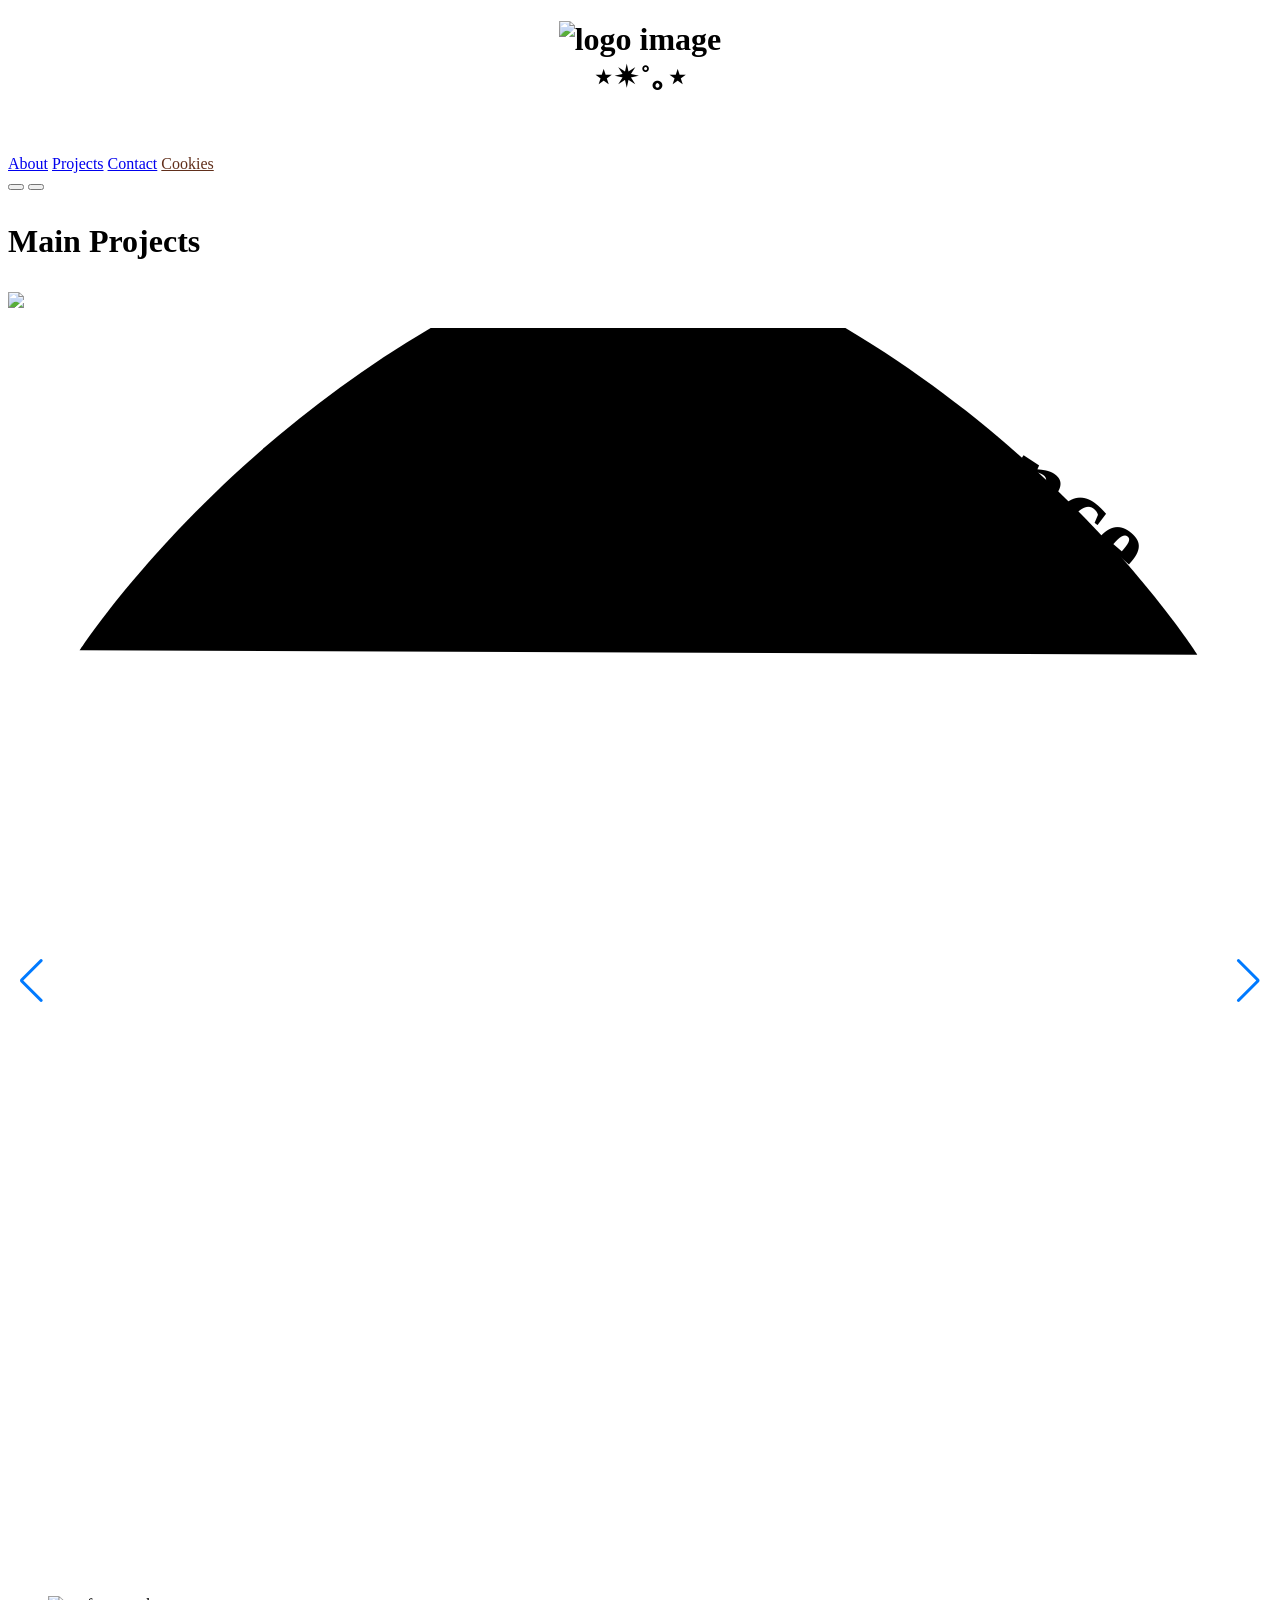
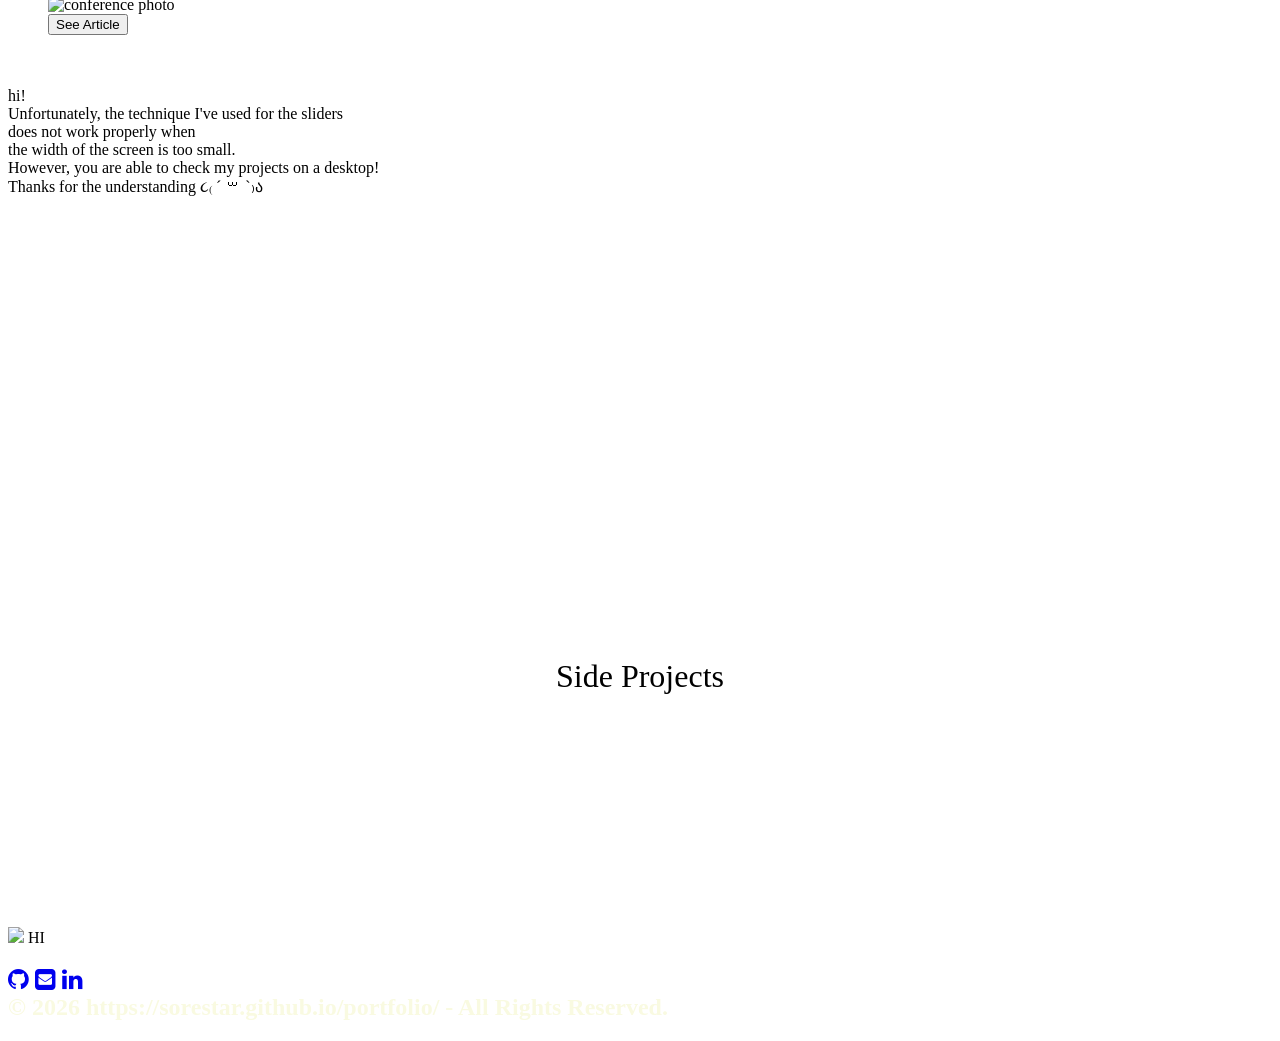
==== project.html @ 0c30e041 "checking website" ====
<!DOCTYPE html>
<html lang="en">

<head>
    <link rel="stylesheet" href="https://cdnjs.cloudflare.com/ajax/libs/font-awesome/4.7.0/css/font-awesome.min.css">
    <script src="https://ajax.googleapis.com/ajax/libs/jquery/3.7.1/jquery.min.js"></script>

    <link rel="stylesheet" href="projectstyle.css">
    <link rel="stylesheet" href="font.css">

    <link rel="icon" type="image/x-icon" href="images/favicon.png">

    <script type="text/javascript" src="projectscript.js" defer></script>

    <script type="text/javascript" src="finalscript.js"></script>
    <link rel="stylesheet" href="https://cdn.jsdelivr.net/npm/swiper@11/swiper-bundle.min.css" />
    <script src="https://cdn.jsdelivr.net/npm/swiper@11/swiper-bundle.min.js"></script>
    <title>Iris Bae</title>
    <meta charset="UTF-8" name="viewport" content="width=device-width, initial-scale=1">

</head>

<body>

    <div id="navbar" class="topnav">
        <h1 style="color:black; text-align:center; justify-content:center;">
            <img src="images/favicon.png" style="height:70px; width:70px; color:black;" alt="logo image">
            <br>
            ⋆✴︎˚｡⋆
            <br><br>
        </h1>
        <a class="active" href="index.html" id="about">About</a>
        <a href="project.html" id="project">Projects</a>
        <a href="#contactTab" id="contact">Contact</a>
        <a href="cookies.html" class="comment" id="comment" style="color:rgb(97, 47, 27);">Cookies</a>
    </div>

    <div id="start">

        <button type="button" id="engButton" alt="ENG"></button>
        <button type="button" id="korButton" alt="KOR"></button>

    </div>

    <div id="space">
    </div>
    <div class="container">
        <h1 style="font-family:'Dandan';">
            <span class="highlight-container"><span class="highlight">
                    <p id="mainProjects">Main Projects</p>
                </span>
            </span>
        </h1>
    </div>


    <img src="images/redStar.png" id="deco">
    <div class="card-container-wrap">
        <div class="card-container swiper">
            <div class="card-wrapper">
                <ul class="card-list swiper-wrapper">
                    <li class="card-item swiper-slide">
                        <a class="card-link">
                            <svg viewBox="0 28 400 400">
                                <path
                                    d="M10.0,130.0c4.0,-6.1,65.5,-96.8,177.8,-131.6c112.1,37.2,171.6,126.3,175.9,133.0" />
                                <text width="500">
                                    <textPath id="title-conference"
                                        style="z-index:3; font-size: 33px;font-family:'SamR'; font-weight:700; color:rgb(52, 9, 9);"
                                        xlink:href="#curve" startOffset="50%" text-anchor="middle">
                                        LightsUp Conference
                                    </textPath>
                                </text>
                            </svg>
                            <img src="images/lightsuplogo.png" alt="conference photo" class="card-image">

                            <form target="_blank"
                                action="https://www.purdueexponent.org/campus/events/lightsup-conference-educates-atendees-on-sustainability/article_934a939f-e50f-4dd4-a2ab-5b1631dfeaf5.html">
                                <button class="card-button" type="submit" id="see-article">See Article</button>
                            </form>
                        </a>
                    </li>

                    <li class="card-item swiper-slide">
                        <a class="card-link">
                            <svg viewBox="0 10 400 400">
                                <path id="curve"
                                    d="M0.0,181.5c0.5,1.0,66.0,-119.0,200.5,-132.5c137.0,11.5,193.5,131.0,196.5,140.0" />
                                <text width="500">
                                    <textPath id="title-java"
                                        style="font-family:'SamR'; font-weight:700; color:rgb(52, 9, 9);"
                                        xlink:href="#curve" startOffset="50%" text-anchor="middle">
                                        Cafeteria Application
                                    </textPath>
                                </text>
                            </svg>
                            <img src="images/catcafeteria.png" alt="java game image" class="card-image">
                            <form target="_blank" action="">
                                <button class="card-button" type="submit" id="more-here">More Here</button>
                            </form>
                        </a>

                    </li>
                    <li class="card-item swiper-slide">
                        <a class="card-link">
                            <svg viewBox="0 24 400 400">
                                <path
                                    d="M0.0,11.5c0.5,1.0,66.0,-119.0,200.5,-132.5c137.0,11.5,193.5,131.0,196.5,140.0" />
                                <text width="500">
                                    <textPath id="title-mask"
                                        style="font-size:37px; font-family:'SamR'; font-weight:700; color:rgb(52, 9, 9);"
                                        xlink:href="#curve" startOffset="50%" text-anchor="middle">
                                        Mask Making Store
                                    </textPath>
                                </text>
                            </svg>
                            <img src="images/masklogo.png" alt="Mask Making Game Photo" class="card-image">

                            <form target="_blank" action="https://sorestar.itch.io/mask-making-store">
                                <button class="card-button" type="submit" id="more-here">More Here</button>
                            </form>
                        </a>

                    </li>
                    <li class="card-item swiper-slide">
                        <a class="card-link">
                            <svg viewBox="0 22 400 400">
                                <path id="curve"
                                    d="M0.0,181.5c0.5,1.0,66.0,-119.0,200.5,-132.5c137.0,11.5,193.5,131.0,196.5,140.0" />
                                <text width="500">
                                    <textPath id="title-shadow"
                                        style="font-family:'SamR'; font-weight:700; color:rgb(52, 9, 9);"
                                        xlink:href="#curve" startOffset="50%" text-anchor="middle">
                                        Shadow Project
                                    </textPath>
                                </text>
                            </svg>
                            <img src="images/shadowcover.jpg" alt="Shadow Game Photo" class="card-image">
                            <form target="_blank" action="https://sorestar.itch.io/shadow">
                                <button class="card-button" type="submit" id="more-here">More Here</button>
                            </form>
                        </a>

                    </li>
                </ul>

                <div class="swiper-pagination"></div>
                <div class="swiper-button-prev"></div>
                <div class="swiper-button-next"></div>
            </div>

        </div>
    </div>


    <div class="dummy">

        <div class="announce">
            <br><br>hi!<br> Unfortunately, the technique I've used for the sliders<br> does not work properly when
            <br>the width of the screen is too small. <br>
            However, you are able to check my projects on a desktop!<br>
            Thanks for the understanding ૮₍ ´ ꒳ `₎ა
        </div>

    </div>
    <div
        style="justify-content:center;text-align:center;background-image:url('images/back.jpg'); background-size:cover;height:fit-content; width:70%;margin-left:auto;margin-right:auto;">

        <div
            style="justify-content:center;text-align:center;background:#f9fae191;z-index:10;height:100%; width:90%;margin-left:auto;margin-right:auto;">
            <div class="projectText">

            </div>

            <div class="projectText2" id="projectText2">

            </div>
        </div>
    </div>
    <div id="images" style = "background-image:url('images/back.jpg');width:600px;height:210px;margin-left:auto;margin-top:20px;margin-right:auto;background-size:cover;"></div>


    <div style="height:200px;"></div>
    <p style="font-family:'Dandan'; font-size:32px;text-align:center;" id="sideProjects">Side Projects</p>
    <div style="height:200px;"></div>
    <img src = "images/cookie2.png" class = "sideL">
    <a class = "sideR"> HI</a>




    <div id="contactTab">
        <h2 style="font-family:'Dandan'; color:#f9fae1;">
            <div id="line">
                <a href="https://github.com/sorestar"><i class="fa fa-github"></i></a>
                <a href="mailto:hyunjibae@gmail.com"><i class="fa fa-envelope-square "></i></a>
                <a href="https://linkedin.com/in/iris-bae"><i class="fa fa-linkedin"></i></a>
                <div id="copyright">
                    &copy; 2026 https://sorestar.github.io/portfolio/ - All Rights Reserved. </div>
            </div>
        </h2>
    </div>




</body>


</html>
---- font.css ----
@font-face {
    font-family: 'Peace';
    src: url('fonts/PyeongChangPeace-Light.ttf') format('truetype');
}
@font-face {
    font-family: 'PeaceBold';
    src: url('fonts/PyeongChangPeace-Bold.ttf') format('truetype');
}
@font-face {
    font-family: 'Dandan';
    src: url('fonts/OkDanDan-Bold.ttf');
}
@font-face {
    font-family: 'Nanum';
    src: url('fonts/NanumPen.ttf');
}
@font-face {
    font-family: 'YooBin';
    src:url('fonts/KyoboHandwriting2025lyb.ttf');
}
@font-face {
    font-family: 'Summer';
    src: url('fonts/HSBombaram3.0_Regular.ttf');
}
@font-face {
    font-family: 'InterClean';
    src: url('fonts/Inter-VariableFont_opsz\,wght.ttf');
}
@font-face{
    font-family: 'InterItalic';
    src: url('fonts/Inter-Italic-VariableFont_opsz\,wght.ttf');
}
@font-face {
    font-family: 'SamR';
    src: url('fonts/SamReg.ttf');
}
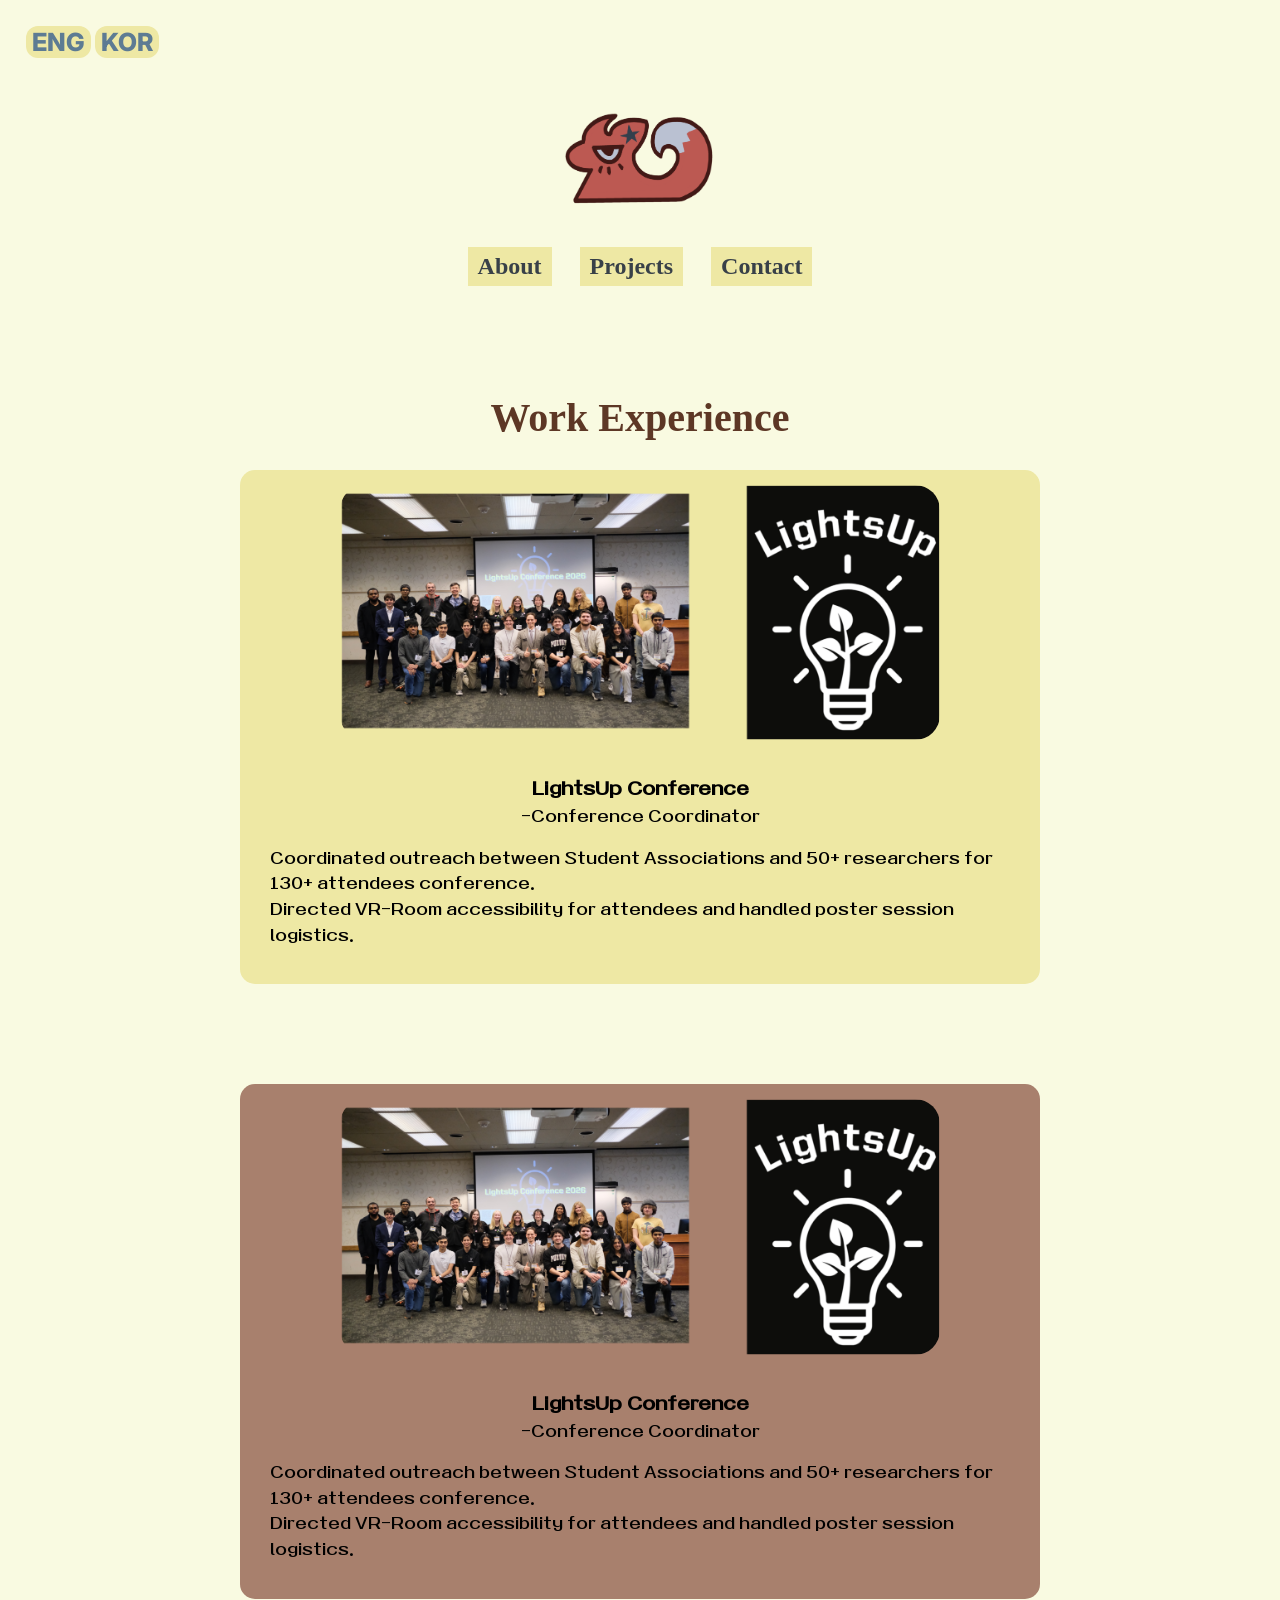
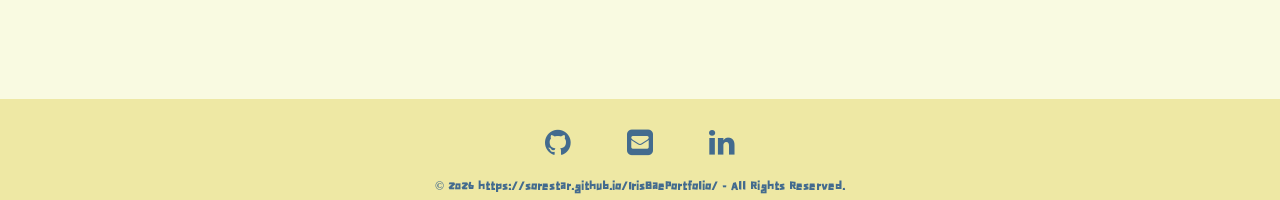
==== commit 78ff2979: "created projects tab, check mobile screen" ====
--- a/project.html
+++ b/project.html
@@ -3,208 +3,79 @@
 
 <head>
     <link rel="stylesheet" href="https://cdnjs.cloudflare.com/ajax/libs/font-awesome/4.7.0/css/font-awesome.min.css">
-    <script src="https://ajax.googleapis.com/ajax/libs/jquery/3.7.1/jquery.min.js"></script>
 
-    <link rel="stylesheet" href="projectstyle.css">
     <link rel="stylesheet" href="font.css">
+    <link rel="stylesheet" href="style.css">
 
     <link rel="icon" type="image/x-icon" href="images/favicon.png">
+    <script type="text/javascript" src="script.js" defer></script>
+    <script type="text/javascript" src="finalscript.js"></script>
+    <script type="text/javascript" src="resizewindow.js"></script>
 
-    <script type="text/javascript" src="projectscript.js" defer></script>
-
-    <script type="text/javascript" src="finalscript.js"></script>
-    <link rel="stylesheet" href="https://cdn.jsdelivr.net/npm/swiper@11/swiper-bundle.min.css" />
-    <script src="https://cdn.jsdelivr.net/npm/swiper@11/swiper-bundle.min.js"></script>
     <title>Iris Bae</title>
     <meta charset="UTF-8" name="viewport" content="width=device-width, initial-scale=1">
-
 </head>
 
+
 <body>
+    <div id="start">
+        <button type="button" id="engButton" alt="ENG"
+            style="background-color:#eee8a4; border-radius:12px;">ENG</button>
+        <button type="button" id="korButton" alt="KOR"
+            style="background-color:#eee8a4; border-radius:12px;">KOR</button>
 
+    </div>
+    <h1 style="text-align:center;">
+        <br>
+        <img src="images/logo.png" style="height:150px; width:150px; background-color:#f9fae1; margin-top:-50px;"
+            alt="logo image">
+
+    </h1>
     <div id="navbar" class="topnav">
-        <h1 style="color:black; text-align:center; justify-content:center;">
-            <img src="images/favicon.png" style="height:70px; width:70px; color:black;" alt="logo image">
-            <br>
-            ⋆✴︎˚｡⋆
-            <br><br>
-        </h1>
+
         <a class="active" href="index.html" id="about">About</a>
         <a href="project.html" id="project">Projects</a>
         <a href="#contactTab" id="contact">Contact</a>
-        <a href="cookies.html" class="comment" id="comment" style="color:rgb(97, 47, 27);">Cookies</a>
     </div>
 
-    <div id="start">
+    <div style = "text-align:center; align-items:center;margin-top:100px;">
+    <a style = "font-family: 'Inter'; font-size:40px; 
+    font-weight:600;color:#5d3725; position:relative;">Work Experience</a>
+   </div>
+    <div id="initial">
+        
+    </div>
+    
 
-        <button type="button" id="engButton" alt="ENG"></button>
-        <button type="button" id="korButton" alt="KOR"></button>
-
+     <div class = "projectSection" style = "margin-top:-430px; background-color:#eee8a4;">
+        <img src = "images/conference.png" id = "imaging">
+            <br><br>
+        <a style = " font-size:18px; font-weight:700;text-align:center;">LightsUp Conference<br></a>
+        <a style = "text-align:center;">-Conference Coordinator</a><br>
+        <p>Coordinated outreach between Student Associations and 50+ researchers for 130+ attendees conference.<br>
+        Directed VR-Room accessibility for attendees and handled poster session logistics.</p>
+        
     </div>
-
-    <div id="space">
+    <div class = "projectSection" style = " background-color:#a8806d;">
+        <img src = "images/conference.png" id = "imaging">
+            <br><br>
+        <a style = " font-size:18px; font-weight:700;text-align:center;">LightsUp Conference<br></a>
+        <a style = "text-align:center;">-Conference Coordinator</a><br>
+        <p>Coordinated outreach between Student Associations and 50+ researchers for 130+ attendees conference.<br>
+        Directed VR-Room accessibility for attendees and handled poster session logistics.</p>
+        
     </div>
-    <div class="container">
-        <h1 style="font-family:'Dandan';">
-            <span class="highlight-container"><span class="highlight">
-                    <p id="mainProjects">Main Projects</p>
-                </span>
-            </span>
-        </h1>
-    </div>
-
-
-    <img src="images/redStar.png" id="deco">
-    <div class="card-container-wrap">
-        <div class="card-container swiper">
-            <div class="card-wrapper">
-                <ul class="card-list swiper-wrapper">
-                    <li class="card-item swiper-slide">
-                        <a class="card-link">
-                            <svg viewBox="0 28 400 400">
-                                <path
-                                    d="M10.0,130.0c4.0,-6.1,65.5,-96.8,177.8,-131.6c112.1,37.2,171.6,126.3,175.9,133.0" />
-                                <text width="500">
-                                    <textPath id="title-conference"
-                                        style="z-index:3; font-size: 33px;font-family:'SamR'; font-weight:700; color:rgb(52, 9, 9);"
-                                        xlink:href="#curve" startOffset="50%" text-anchor="middle">
-                                        LightsUp Conference
-                                    </textPath>
-                                </text>
-                            </svg>
-                            <img src="images/lightsuplogo.png" alt="conference photo" class="card-image">
-
-                            <form target="_blank"
-                                action="https://www.purdueexponent.org/campus/events/lightsup-conference-educates-atendees-on-sustainability/article_934a939f-e50f-4dd4-a2ab-5b1631dfeaf5.html">
-                                <button class="card-button" type="submit" id="see-article">See Article</button>
-                            </form>
-                        </a>
-                    </li>
-
-                    <li class="card-item swiper-slide">
-                        <a class="card-link">
-                            <svg viewBox="0 10 400 400">
-                                <path id="curve"
-                                    d="M0.0,181.5c0.5,1.0,66.0,-119.0,200.5,-132.5c137.0,11.5,193.5,131.0,196.5,140.0" />
-                                <text width="500">
-                                    <textPath id="title-java"
-                                        style="font-family:'SamR'; font-weight:700; color:rgb(52, 9, 9);"
-                                        xlink:href="#curve" startOffset="50%" text-anchor="middle">
-                                        Cafeteria Application
-                                    </textPath>
-                                </text>
-                            </svg>
-                            <img src="images/catcafeteria.png" alt="java game image" class="card-image">
-                            <form target="_blank" action="">
-                                <button class="card-button" type="submit" id="more-here">More Here</button>
-                            </form>
-                        </a>
-
-                    </li>
-                    <li class="card-item swiper-slide">
-                        <a class="card-link">
-                            <svg viewBox="0 24 400 400">
-                                <path
-                                    d="M0.0,11.5c0.5,1.0,66.0,-119.0,200.5,-132.5c137.0,11.5,193.5,131.0,196.5,140.0" />
-                                <text width="500">
-                                    <textPath id="title-mask"
-                                        style="font-size:37px; font-family:'SamR'; font-weight:700; color:rgb(52, 9, 9);"
-                                        xlink:href="#curve" startOffset="50%" text-anchor="middle">
-                                        Mask Making Store
-                                    </textPath>
-                                </text>
-                            </svg>
-                            <img src="images/masklogo.png" alt="Mask Making Game Photo" class="card-image">
-
-                            <form target="_blank" action="https://sorestar.itch.io/mask-making-store">
-                                <button class="card-button" type="submit" id="more-here">More Here</button>
-                            </form>
-                        </a>
-
-                    </li>
-                    <li class="card-item swiper-slide">
-                        <a class="card-link">
-                            <svg viewBox="0 22 400 400">
-                                <path id="curve"
-                                    d="M0.0,181.5c0.5,1.0,66.0,-119.0,200.5,-132.5c137.0,11.5,193.5,131.0,196.5,140.0" />
-                                <text width="500">
-                                    <textPath id="title-shadow"
-                                        style="font-family:'SamR'; font-weight:700; color:rgb(52, 9, 9);"
-                                        xlink:href="#curve" startOffset="50%" text-anchor="middle">
-                                        Shadow Project
-                                    </textPath>
-                                </text>
-                            </svg>
-                            <img src="images/shadowcover.jpg" alt="Shadow Game Photo" class="card-image">
-                            <form target="_blank" action="https://sorestar.itch.io/shadow">
-                                <button class="card-button" type="submit" id="more-here">More Here</button>
-                            </form>
-                        </a>
-
-                    </li>
-                </ul>
-
-                <div class="swiper-pagination"></div>
-                <div class="swiper-button-prev"></div>
-                <div class="swiper-button-next"></div>
-            </div>
-
-        </div>
-    </div>
-
-
-    <div class="dummy">
-
-        <div class="announce">
-            <br><br>hi!<br> Unfortunately, the technique I've used for the sliders<br> does not work properly when
-            <br>the width of the screen is too small. <br>
-            However, you are able to check my projects on a desktop!<br>
-            Thanks for the understanding ૮₍ ´ ꒳ `₎ა
-        </div>
-
-    </div>
-    <div
-        style="justify-content:center;text-align:center;background-image:url('images/back.jpg'); background-size:cover;height:fit-content; width:70%;margin-left:auto;margin-right:auto;">
-
-        <div
-            style="justify-content:center;text-align:center;background:#f9fae191;z-index:10;height:100%; width:90%;margin-left:auto;margin-right:auto;">
-            <div class="projectText">
-
-            </div>
-
-            <div class="projectText2" id="projectText2">
-
-            </div>
-        </div>
-    </div>
-    <div id="images" style = "background-image:url('images/back.jpg');width:600px;height:210px;margin-left:auto;margin-top:20px;margin-right:auto;background-size:cover;"></div>
-
-
-    <div style="height:200px;"></div>
-    <p style="font-family:'Dandan'; font-size:32px;text-align:center;" id="sideProjects">Side Projects</p>
-    <div style="height:200px;"></div>
-    <img src = "images/cookie2.png" class = "sideL">
-    <a class = "sideR"> HI</a>
-
-
-
-
     <div id="contactTab">
-        <h2 style="font-family:'Dandan'; color:#f9fae1;">
+        <h2>
             <div id="line">
                 <a href="https://github.com/sorestar"><i class="fa fa-github"></i></a>
                 <a href="mailto:hyunjibae@gmail.com"><i class="fa fa-envelope-square "></i></a>
                 <a href="https://linkedin.com/in/iris-bae"><i class="fa fa-linkedin"></i></a>
-                <div id="copyright">
-                    &copy; 2026 https://sorestar.github.io/portfolio/ - All Rights Reserved. </div>
+                <div id="copyright" align="center">
+                    &copy; 2026 https://sorestar.github.io/IrisBaePortfolio/ - All Rights Reserved. </div>
             </div>
         </h2>
     </div>
 
 
-
-
-</body>
-
-
-</html>+</body>
--- a/font.css
+++ b/font.css
@@ -7,7 +7,7 @@
     src: url('fonts/PyeongChangPeace-Bold.ttf') format('truetype');
 }
 @font-face {
-    font-family: 'Dandan';
+    font-family: 'OK';
     src: url('fonts/OkDanDan-Bold.ttf');
 }
 @font-face {
--- a/style.css
+++ b/style.css
@@ -0,0 +1,411 @@
+html {
+    background-image: url('images/btm.png');
+    background-size: contain;
+    background-color: #f9fae1;
+    scroll-behavior: smooth;
+    width: 100vw;
+}
+
+.sq {
+    position: absolute;
+    width: 240px;
+    height: 360px;
+    cursor: grab;
+    display: flex;
+}
+
+.sq.selected {
+    border-color: #888;
+    box-shadow: 0 0 0 3px rgba(120, 120, 200, 0.25);
+    z-index: 10;
+}
+
+.sq:active {
+    cursor: grabbing;
+}
+
+.centerPart {
+
+    margin-top: 100px;
+    z-index: 0;
+    display: flex;
+    justify-content: center;
+    height: 100vh;
+    border: 1px solid #35385dcc;
+    width: 80%;
+    margin-right: 10%;
+    margin-left: 10%;
+    position: relative;
+}
+
+#start {
+    width: 80%;
+    height: fit-content;
+    margin-top:2%;
+    margin-left:2%;
+}
+
+#initial {
+
+    width: 100%;
+    height: 450px;
+}
+
+#imageTexts {
+    background-color:#a8806d;
+    width: 80%;
+    margin-left:10%;
+    padding-top:20px;
+    padding-left:10px;
+    border-radius:15px;
+    padding-right:10px;
+    align-items:center;
+    top: -380px;
+    position: relative;
+    padding-bottom:20px;
+}
+
+body {
+    font-family: 'Inter';
+    margin: 0;
+    padding: 0;
+
+    line-height: 1.6;
+    width: 100vw;
+    height: 100%;
+}
+
+#contactImageText {
+
+    line-height: 1.1;
+
+    text-align: center;
+    font-size: 20px;
+    background-color: #f9fae1;
+    width: 43vw;
+    height: fit-content;
+    position: absolute;
+    top: 1250px;
+    right: 70px;
+
+    border-radius: 25px;
+}
+.left {
+  margin-left: 10px;
+}
+.split a{
+    font-family:"Inter";
+    font-size:16px;
+}
+.split{
+    width:95vw;
+    margin-left:2.5vw;
+    height:500px;
+    background-color:#a8806d;
+    border-radius:45px;
+
+    overflow:hidden;
+}
+.right {
+    margin-top:-290px;
+    margin-left:350px;
+}
+#languageText {
+    position: relative;
+    top: -910px;
+    right: 70px;
+}
+
+
+#iconList {
+    left: 70px;
+    background-image: url('images/iconlist.png');
+    background-size: contain;
+    width: 330px;
+    top: 200px;
+    z-index: 4;
+    height: 100px;
+    background-repeat: no-repeat;
+    position: relative;
+}
+
+.highlight-container,
+.highlight {
+    position: relative;
+}
+
+.highlight-container {
+    display: inline-block;
+}
+
+.highlight-container:before {
+    content: " ";
+    display: block;
+    height: 20%;
+    width: 90%;
+    margin-left: -3px;
+    margin-right: -3px;
+    position: absolute;
+    background: #ffa200ad;
+    transform: rotate(0.2deg);
+    top: 2px;
+    left: -1px;
+    border-radius: 23% 28% 23% 27%;
+    padding: 10px 3px 3px 10px;
+}
+
+#contactImageText .a {
+    font-family: 'Dandan';
+}
+
+#copyright {
+    font-family: 'OK';
+    font-size: 12px;
+    padding-top:10px;
+    color: #436b8e;
+    overflow: hidden;
+}
+
+#contactTab {
+    width: 100%;
+    height: 100px;
+    padding-top:1px;
+    text-align: center;
+    justify-content: center;
+    background-color:#eee8a4;
+}
+
+#values {
+
+    top: 2300px;
+    font-family: 'Dandan';
+    position: absolute;
+    color: #f9fae1;
+    font-size: 50px;
+    left: 64vw;
+}
+
+#boundary {
+    overflow: hidden;
+    top: 2000px;
+    position: absolute;
+    width: 96%;
+    height: 1300px;
+    user-select: none;
+}
+
+.topnav {
+    text-align: center;
+    z-index: 100;
+    overflow: hidden;
+    margin-top:-20px;
+    font-size:24px;
+}
+
+.topnav a{
+    background-color:#eee8a4;
+    font-weight:600;
+    font-family: 'Inter';
+    color: #384048;
+    width:28px;
+    text-align: center;
+    padding: 60px;
+    margin-right:11px;
+    margin-left:11px;
+    padding-left:10px;
+    padding-right:10px;
+    text-decoration: none;
+}
+
+.topnav a:hover {
+
+    color: #4a7194;
+}
+#line a {
+
+    font-size: 30px;
+    padding: 25px;
+    color: #436b8e;
+
+}
+
+#line a:hover {
+    color: black;
+}
+
+#line a.active {
+    
+    color: black;
+}
+
+/* From Uiverse.io by WhiteNervosa */ 
+button {
+  cursor: pointer;
+  position: relative;
+  border: none;
+  background: none;
+  transition-timing-function: cubic-bezier(0.25, 0.8, 0.25, 1);
+  transition-duration: 400ms;
+  transition-property: color;
+}
+.projectSection{
+    font-family:'SamR';
+    width: 80%;
+    max-width:780px;
+    margin-left:auto;
+    margin-right:auto;
+    padding-left:10px;
+    border-radius:15px;
+    padding-top:15px;
+    padding-right:10px;
+    align-items:center;
+    text-align:center;
+    margin-bottom:100px;
+    position: relative;
+    padding-bottom:20px;
+
+}
+.projectSection p{
+    position:relative;
+    text-align:left;
+    margin-left:20px;
+}
+#imaging {
+    border-radius:25px;
+    width:80vw;
+    max-width:600px;
+}
+#engButton {
+  font-size: 25px;
+  color: #5d7b93;
+  font-family: 'InterClean';
+  font-weight: 800;
+
+}
+#korButton {
+  font-size: 25px;
+  color: #5d7b93;
+  font-family: 'InterClean';
+  font-weight: 800;
+}
+button:focus,
+button:hover {
+  color: #4f4f77;
+}
+
+button:focus:after,
+button:hover:after {
+  width: 100%;
+  left: 0%;
+}
+
+button:after {
+  content: "";
+  pointer-events: none;
+  bottom: -2px;
+  left: 50%;
+  position: absolute;
+  width: 0%;
+  height: 2px;
+  background-color: #4f4f77;
+  transition-timing-function: cubic-bezier(0.25, 0.8, 0.25, 1);
+  transition-duration: 400ms;
+  transition-property: width, left;
+}
+
+.animated-button {
+  position: relative;
+  display: flex;
+  align-items: center;
+  gap: 4px;
+  padding: 1px 32px;
+  border: 4px solid;
+  border-color: transparent;
+  font-size: 16px;
+  background-color:#eee8a4 ;
+  border-radius: 100px;
+  font-weight: 600;
+  width:110px;
+  color:#384048;
+  cursor: pointer;
+  overflow: hidden;
+  transition: all 0.6s cubic-bezier(0.23, 1, 0.32, 1);
+}
+ a:link {
+      text-decoration: none;
+}
+
+a:visited {
+      text-decoration: none;
+}
+
+a:hover {
+      text-decoration: none;
+}
+
+a:active {
+      text-decoration: none;
+}
+.animated-button svg {
+  position: absolute;
+  width: 24px;
+  fill: #384048;
+  z-index: 9;
+  transition: all 0.8s cubic-bezier(0.23, 1, 0.32, 1);
+}
+
+.animated-button .arr-1 {
+  right: 16px;
+}
+
+.animated-button .arr-2 {
+  left: -25%;
+}
+
+.animated-button .circle {
+  position: absolute;
+  top: 50%;
+  left: 50%;
+  transform: translate(-50%, -50%);
+  width: 20px;
+  height: 102px;
+  background-color:#f9fae1;
+  border-radius: 50%;
+  opacity: 0;
+  transition: all 0.8s cubic-bezier(0.23, 1, 0.32, 1);
+}
+
+.animated-button .text {
+  position: relative;
+  z-index: 1;
+  transform: translateX(-12px);
+  transition: all 0.8s cubic-bezier(0.23, 1, 0.32, 1);
+}
+
+.animated-button:hover {
+  box-shadow: 0 0 0 12px transparent;
+  color: #212121;
+  border-radius: 12px;
+}
+
+.animated-button:hover .arr-1 {
+  right: -25%;
+}
+
+.animated-button:hover .arr-2 {
+  left: 16px;
+}
+
+.animated-button:hover .text {
+  transform: translateX(12px);
+}
+
+.animated-button:hover svg {
+  fill: #1f387e;
+}
+
+.animated-button:hover .circle {
+  width: 220px;
+  height: 220px;
+  opacity: 1;
+}
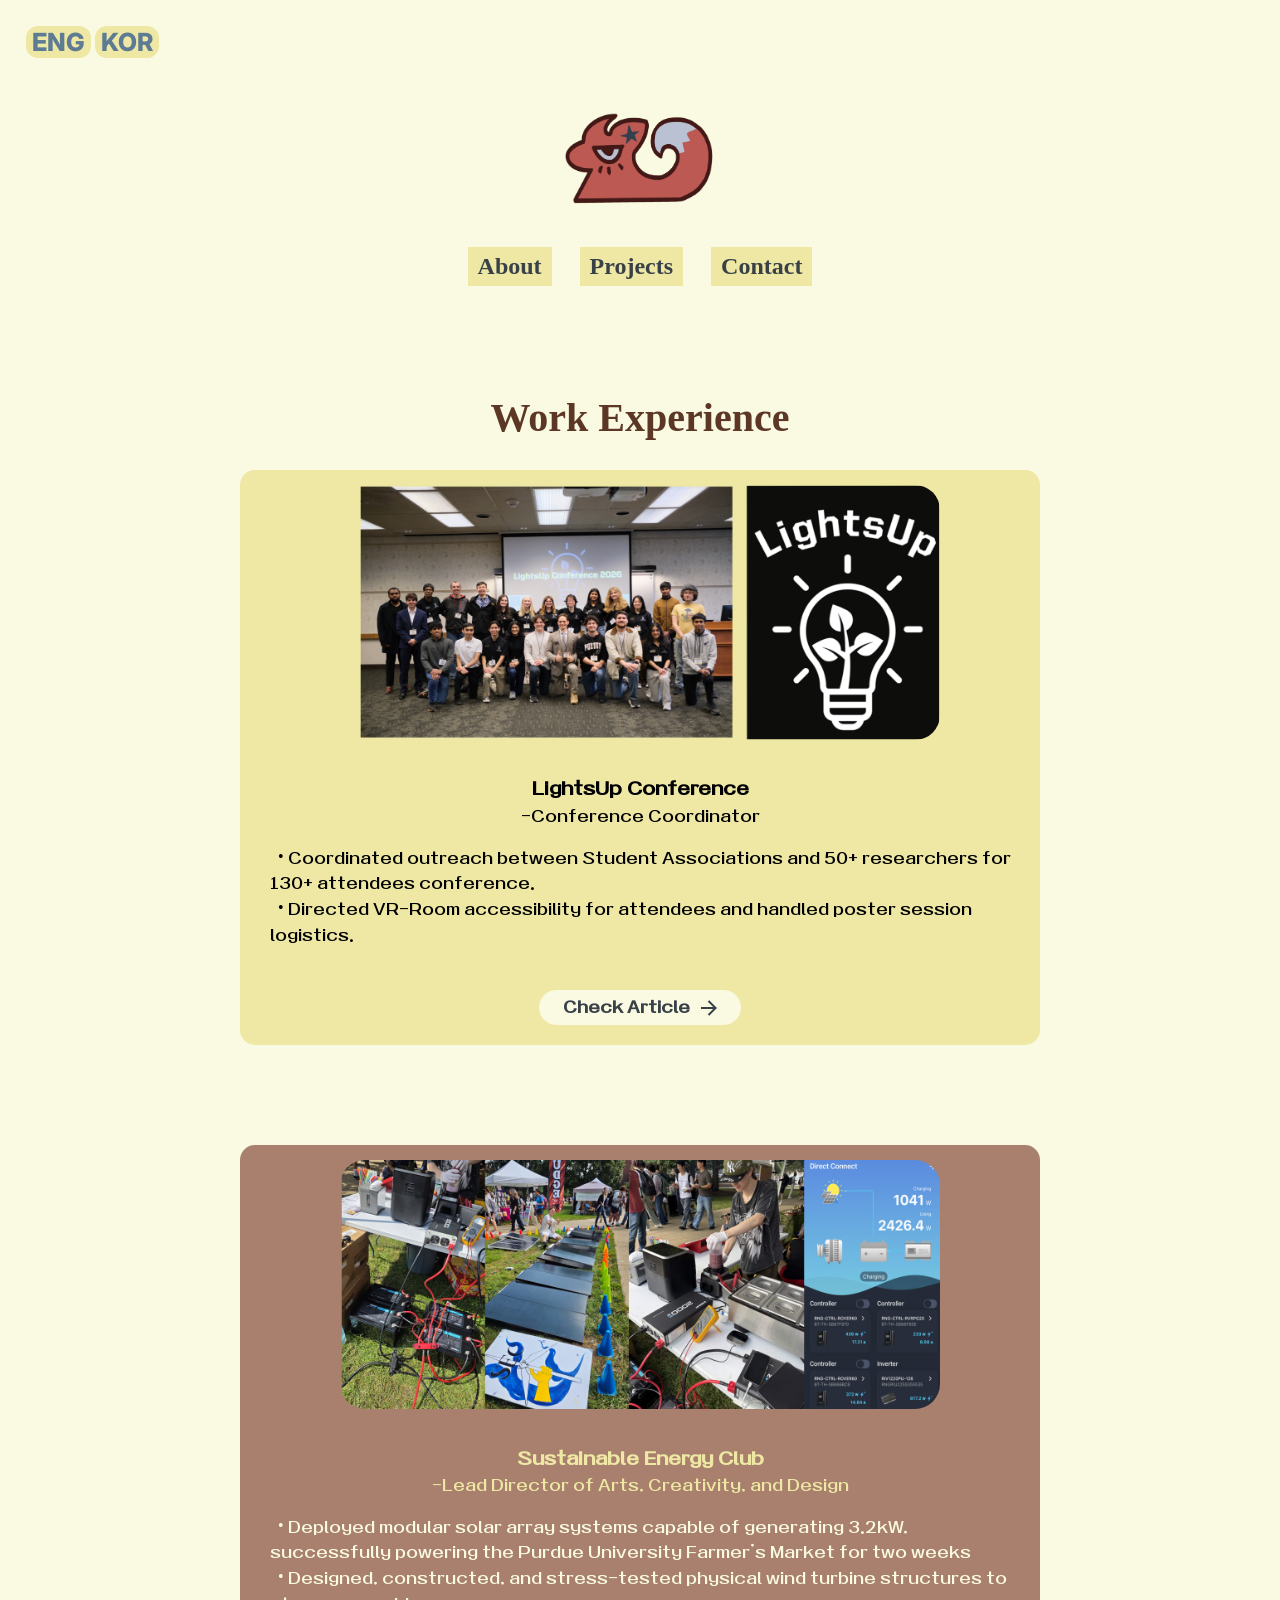
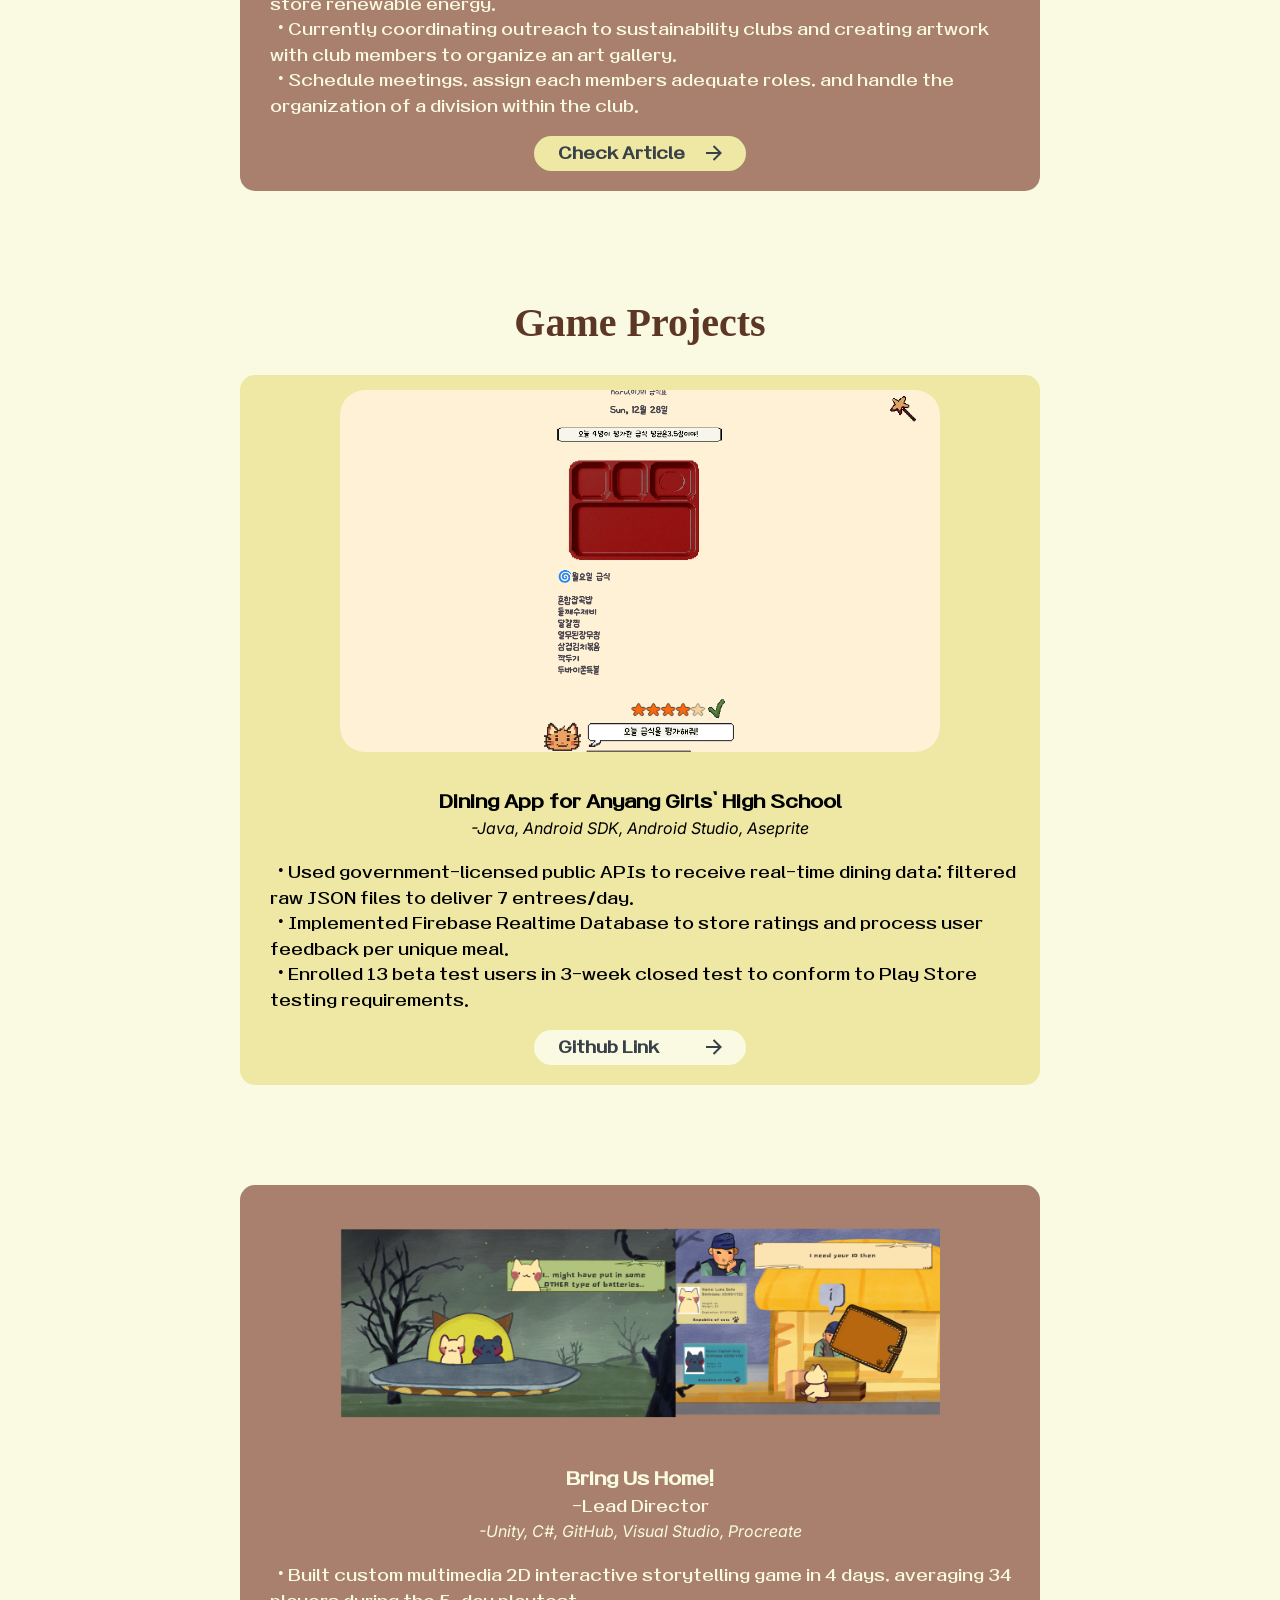
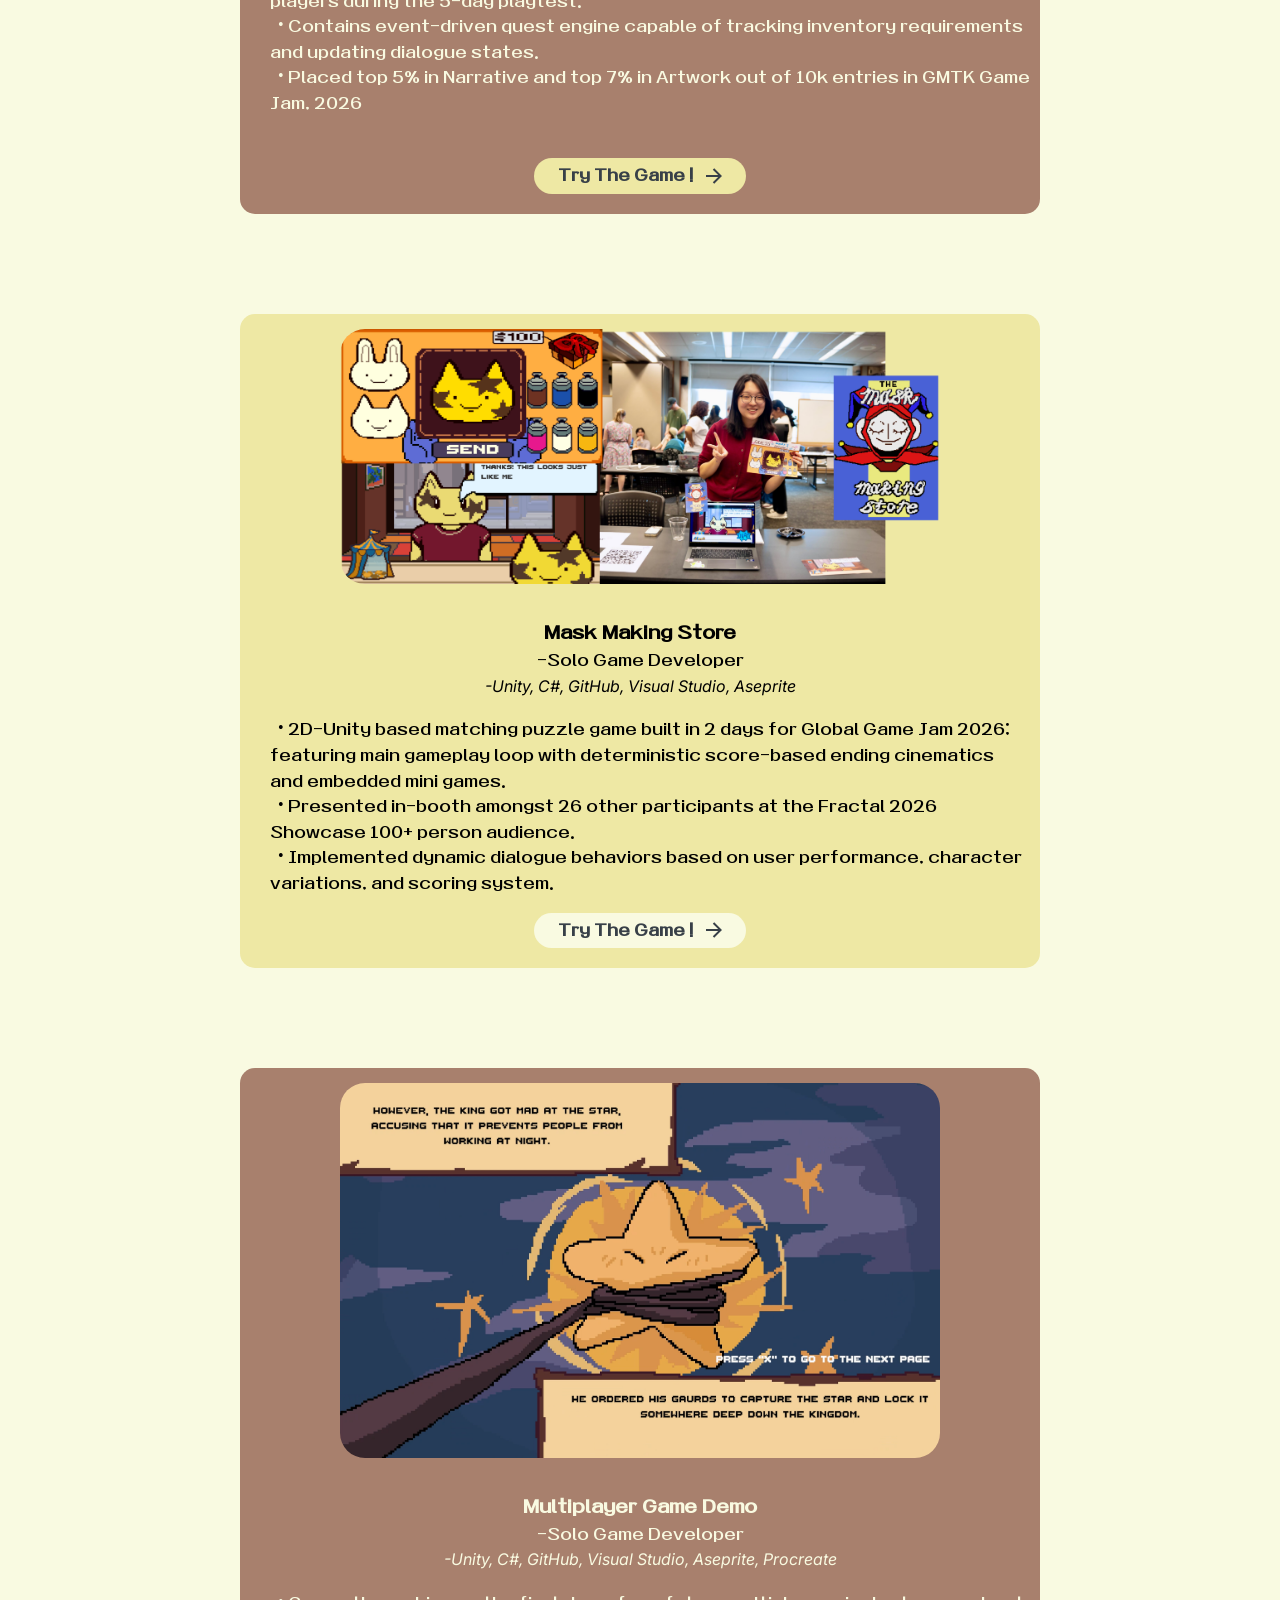
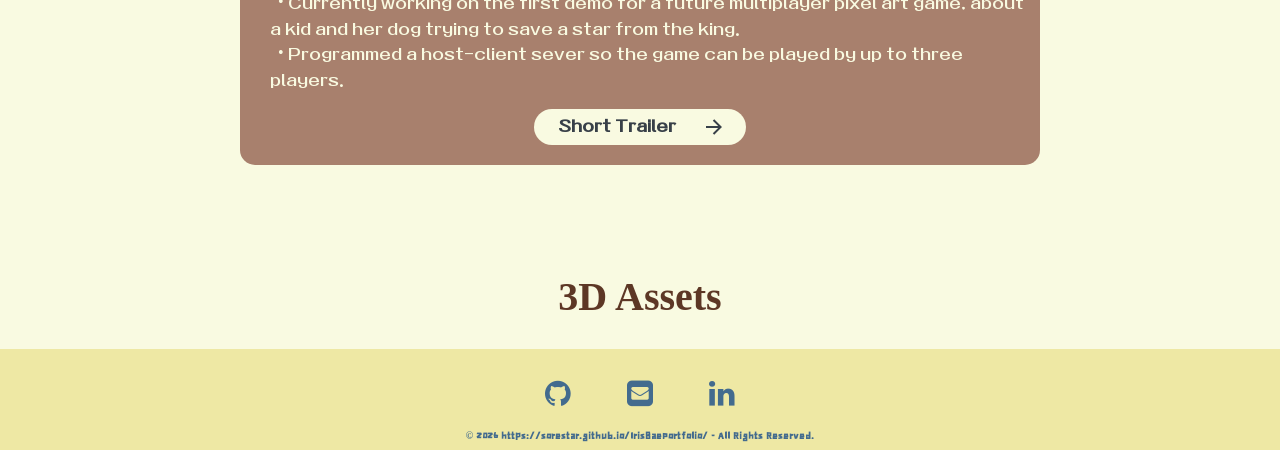
==== commit 17fd6a03: "check game projects visuals" ====
--- a/project.html
+++ b/project.html
@@ -38,33 +38,206 @@
         <a href="#contactTab" id="contact">Contact</a>
     </div>
 
-    <div style = "text-align:center; align-items:center;margin-top:100px;">
-    <a style = "font-family: 'Inter'; font-size:40px; 
+    <a id="worktab"></a>
+    <div style="text-align:center; align-items:center;margin-top:100px;">
+        <a style="font-family: 'Inter'; font-size:40px; 
     font-weight:600;color:#5d3725; position:relative;">Work Experience</a>
-   </div>
+    </div>
     <div id="initial">
+
+    </div>
+
+
+    <div class="projectSection" style="margin-top:-430px; background-color:#eee8a4;">
+        <img src="images/conference.png" id="imaging">
+        <br><br>
+        <a style=" font-size:18px; font-weight:700;text-align:center;">LightsUp Conference<br></a>
+        <a style="text-align:center;">-Conference Coordinator</a><br>
+        <p>&nbsp;&nbsp;• Coordinated outreach between Student Associations and 50+ researchers for 130+ attendees
+            conference.<br>
+            &nbsp;&nbsp;• Directed VR-Room accessibility for attendees and handled poster session logistics.</p>
+        <br>
+        <a href="https://www.purdueexponent.org/campus/events/lightsup-conference-educates-atendees-on-sustainability/article_934a939f-e50f-4dd4-a2ab-5b1631dfeaf5.html?"
+            target="_blank" class="animated-button"
+            style="width:130px;background-color:#f9fae1;margin-left:auto; margin-right:auto;">
+            <svg xmlns="http://www.w3.org/2000/svg" class="arr-2" viewBox="0 0 24 24">
+                <path
+                    d="M16.1716 10.9999L10.8076 5.63589L12.2218 4.22168L20 11.9999L12.2218 19.778L10.8076 18.3638L16.1716 12.9999H4V10.9999H16.1716Z">
+                </path>
+            </svg>
+            <span class="text"> Check Article</span>
+            <span class="circle"></span>
+            <svg xmlns="http://www.w3.org/2000/svg" class="arr-1" viewBox="0 0 24 24">
+                <path
+                    d="M16.1716 10.9999L10.8076 5.63589L12.2218 4.22168L20 11.9999L12.2218 19.778L10.8076 18.3638L16.1716 12.9999H4V10.9999H16.1716Z">
+                </path>
+            </svg>
+        </a>
+    </div>
+    <div class="projectSection" style=" background-color:#a8806d;">
+        <img src="images/sec.png" id="imaging">
+        <br><br>
+        <a style=" font-size:18px; font-weight:700;text-align:center; color:#eee8a4">Sustainable Energy Club<br></a>
+        <a style="text-align:center;color:#eee8a4">-Lead Director of Arts, Creativity, and Design</a><br>
+        <p style="color:#f9fae1"> &nbsp;&nbsp;• Deployed modular solar array systems capable of generating 3.2kW,
+            successfully powering the Purdue University
+            Farmer’s Market for two weeks<br>
+            &nbsp;&nbsp;• Designed, constructed, and stress-tested physical wind turbine structures to store renewable
+            energy.<br>
+            &nbsp;&nbsp;• Currently coordinating outreach to sustainability clubs and creating artwork with club members
+            to organize an art gallery.<br>
+            &nbsp;&nbsp;• Schedule meetings, assign each members adequate roles, and handle the organization of a
+            division within the club.</p>
+        <a href="https://www.purdueexponent.org/campus/purdue-sec-brings-clean-energy-to-campus/article_409bdcac-f4f5-4166-9373-47eaf9e3190d.html"
+            target="_blank" class="animated-button" style="margin-left:auto; margin-right:auto;width:140px;">
+            <svg xmlns="http://www.w3.org/2000/svg" class="arr-2" viewBox="0 0 24 24">
+                <path
+                    d="M16.1716 10.9999L10.8076 5.63589L12.2218 4.22168L20 11.9999L12.2218 19.778L10.8076 18.3638L16.1716 12.9999H4V10.9999H16.1716Z">
+                </path>
+            </svg>
+            <span class="text"> Check Article</span>
+            <span class="circle"></span>
+            <svg xmlns="http://www.w3.org/2000/svg" class="arr-1" viewBox="0 0 24 24">
+                <path
+                    d="M16.1716 10.9999L10.8076 5.63589L12.2218 4.22168L20 11.9999L12.2218 19.778L10.8076 18.3638L16.1716 12.9999H4V10.9999H16.1716Z">
+                </path>
+            </svg>
+        </a>
+    </div>
+
+    <a id="gameTab"></a>
+    <div style="text-align:center; align-items:center;margin-bottom:20px;">
+        <a style="font-family: 'Inter'; font-size:40px; 
+    font-weight:600;color:#5d3725; position:relative;">Game Projects</a>
+    </div>
+    <div class="projectSection" style=" background-color:#eee8a4;">
+        <img src="images/Screenshot 2025-12-28 214241.png" id="imaging">
+        <br><br>
+        <a style=" font-size:18px; font-weight:700;text-align:center;">Dining App for Anyang Girls' High
+            School<br></a>
+        <a style="text-align:center; font-family:'InterItalic';">-Java, Android SDK, Android Studio, Aseprite </a><br>
+        <p>
+            &nbsp;&nbsp;• Used government-licensed public APIs to receive real-time dining data; filtered raw JSON files
+            to deliver 7
+            entrees/day.<br>
+            &nbsp;&nbsp;• Implemented Firebase Realtime Database to store ratings and process user feedback per unique
+            meal.<br>
+            &nbsp;&nbsp;• Enrolled 13 beta test users in 3-week closed test to conform to Play Store testing
+            requirements.</p>
+        <a href="https://github.com/sorestar/DiningApplication" target="_blank" class="animated-button"
+            style="background-color:#f9fae1;margin-left:auto; margin-right:auto;width:140px;">
+            <svg xmlns="http://www.w3.org/2000/svg" class="arr-2" viewBox="0 0 24 24">
+                <path
+                    d="M16.1716 10.9999L10.8076 5.63589L12.2218 4.22168L20 11.9999L12.2218 19.778L10.8076 18.3638L16.1716 12.9999H4V10.9999H16.1716Z">
+                </path>
+            </svg>
+            <span class="text"> Github Link</span>
+            <span class="circle"></span>
+            <svg xmlns="http://www.w3.org/2000/svg" class="arr-1" viewBox="0 0 24 24">
+                <path
+                    d="M16.1716 10.9999L10.8076 5.63589L12.2218 4.22168L20 11.9999L12.2218 19.778L10.8076 18.3638L16.1716 12.9999H4V10.9999H16.1716Z">
+                </path>
+            </svg>
+        </a>
+    </div>
+
+    <div class="projectSection" style=" background-color:#a8806d;">
+        <img src="images/home.png" id="imaging">
+        <br>
+
+        </a>
+        <a style=" font-size:18px; font-weight:700;text-align:center;color:#f9fae1;">Bring Us Home!<br></a>
+        <a style="text-align:center;color:#f9fae1;">-Lead Director</a><br>
+        <a style="text-align:center; font-family:'InterItalic';color:#f9fae1">-Unity, C#, GitHub, Visual Studio, Procreate</a><br>
+        <p style ="color:#f9fae1;">&nbsp;&nbsp;• Built custom multimedia 2D interactive storytelling game in 4 days, averaging 34 players during
+            the 5-day playtest.<br>
+            &nbsp;&nbsp;• Contains event-driven quest engine capable of tracking inventory requirements and updating
+            dialogue states.<br>
+            &nbsp;&nbsp;• Placed top 5% in Narrative and top 7% in Artwork out of 10k entries in GMTK Game Jam, 2026</p>
+<br>
+
+        <a href="https://sorestar.itch.io/bring-us-home" target="_blank" class="animated-button"
+            style="margin-left:auto; margin-right:auto;width:140px;">
+            <svg xmlns="http://www.w3.org/2000/svg" class="arr-2" viewBox="0 0 24 24">
+                <path
+                    d="M16.1716 10.9999L10.8076 5.63589L12.2218 4.22168L20 11.9999L12.2218 19.778L10.8076 18.3638L16.1716 12.9999H4V10.9999H16.1716Z">
+                </path>
+            </svg>
+            <span class="text"> Try The Game !</span>
+            <span class="circle"></span>
+            <svg xmlns="http://www.w3.org/2000/svg" class="arr-1" viewBox="0 0 24 24">
+                <path
+                    d="M16.1716 10.9999L10.8076 5.63589L12.2218 4.22168L20 11.9999L12.2218 19.778L10.8076 18.3638L16.1716 12.9999H4V10.9999H16.1716Z">
+                </path>
+            </svg>
+        </a>
+    </div>
+    <div class="projectSection" style=" background-color:#eee8a4;">
+        <img src="images/mask.png" id="imaging">
+        <br><br>
+        <a style=" font-size:18px; font-weight:700;text-align:center;">Mask Making Store<br></a>
+        <a style="text-align:center;">-Solo Game Developer</a><br>
+        <a style="text-align:center; font-family:'InterItalic';">-Unity, C#, GitHub, Visual Studio, Aseprite</a><br>
         
-    </div>
-    
-
-     <div class = "projectSection" style = "margin-top:-430px; background-color:#eee8a4;">
-        <img src = "images/conference.png" id = "imaging">
-            <br><br>
-        <a style = " font-size:18px; font-weight:700;text-align:center;">LightsUp Conference<br></a>
-        <a style = "text-align:center;">-Conference Coordinator</a><br>
-        <p>Coordinated outreach between Student Associations and 50+ researchers for 130+ attendees conference.<br>
-        Directed VR-Room accessibility for attendees and handled poster session logistics.</p>
+        <p> 
+            &nbsp;&nbsp;• 2D-Unity based matching puzzle game built in 2 days for Global Game Jam 2026; featuring main
+            gameplay loop
+            with deterministic score-based ending cinematics and embedded mini games. <br>
+            &nbsp;&nbsp;• Presented in-booth amongst 26 other participants at the Fractal 2026 Showcase 100+ person
+            audience.<br>
+            &nbsp;&nbsp;• Implemented dynamic dialogue behaviors based on user performance, character variations, and
+            scoring system.</p>
+
+        <a href="https://sorestar.itch.io/mask-making-store?" target="_blank" class="animated-button"
+            style="margin-left:auto; margin-right:auto;width:140px;background-color:#f9fae1">
+            <svg xmlns="http://www.w3.org/2000/svg" class="arr-2" viewBox="0 0 24 24">
+                <path
+                    d="M16.1716 10.9999L10.8076 5.63589L12.2218 4.22168L20 11.9999L12.2218 19.778L10.8076 18.3638L16.1716 12.9999H4V10.9999H16.1716Z">
+                </path>
+            </svg>
+            <span class="text"> Try The Game !</span>
+            <span class="circle"></span>
+            <svg xmlns="http://www.w3.org/2000/svg" class="arr-1" viewBox="0 0 24 24">
+                <path
+                    d="M16.1716 10.9999L10.8076 5.63589L12.2218 4.22168L20 11.9999L12.2218 19.778L10.8076 18.3638L16.1716 12.9999H4V10.9999H16.1716Z">
+                </path>
+            </svg>
+        </a>
+    </div>
+    <div class="projectSection" style=" background-color:#a8806d;">
+        <img src="images/Screenshot 2025-04-01 200228.png" id="imaging">
+        <br><br>
+        <a style=" font-size:18px;color:#f9fae1; font-weight:700;text-align:center;">Multiplayer Game Demo<br></a>
+        <a style="text-align:center;color:#f9fae1;">-Solo Game Developer</a><br>
+        <a style="text-align:center;color:#f9fae1; font-family:'InterItalic';">-Unity, C#, GitHub, Visual Studio, Aseprite, Procreate</a><br>
         
-    </div>
-    <div class = "projectSection" style = " background-color:#a8806d;">
-        <img src = "images/conference.png" id = "imaging">
-            <br><br>
-        <a style = " font-size:18px; font-weight:700;text-align:center;">LightsUp Conference<br></a>
-        <a style = "text-align:center;">-Conference Coordinator</a><br>
-        <p>Coordinated outreach between Student Associations and 50+ researchers for 130+ attendees conference.<br>
-        Directed VR-Room accessibility for attendees and handled poster session logistics.</p>
-        
-    </div>
+        <p style ="color:#f9fae1;">&nbsp;&nbsp;• Currently working on the first demo for a future multiplayer pixel art game, about a kid and her dog trying to save a star from the king. <br>
+            &nbsp;&nbsp;• Programmed a host-client sever so the game can be played by up to three players.</p>
+
+
+        <a href="https://youtu.be/ROdEezLr8uY" target="_blank" class="animated-button"
+            style="background-color:#f9fae1;margin-left:auto; margin-right:auto;width:140px;">
+            <svg xmlns="http://www.w3.org/2000/svg" class="arr-2" viewBox="0 0 24 24">
+                <path
+                    d="M16.1716 10.9999L10.8076 5.63589L12.2218 4.22168L20 11.9999L12.2218 19.778L10.8076 18.3638L16.1716 12.9999H4V10.9999H16.1716Z">
+                </path>
+            </svg>
+            <span class="text"> Short Trailer</span>
+            <span class="circle"></span>
+            <svg xmlns="http://www.w3.org/2000/svg" class="arr-1" viewBox="0 0 24 24">
+                <path
+                    d="M16.1716 10.9999L10.8076 5.63589L12.2218 4.22168L20 11.9999L12.2218 19.778L10.8076 18.3638L16.1716 12.9999H4V10.9999H16.1716Z">
+                </path>
+            </svg>
+        </a>
+    </div>
+
+    <a id="assetTab"></a>
+    <div style="text-align:center; align-items:center;margin-bottom:20px;">
+        <a style="font-family: 'Inter'; font-size:40px; 
+    font-weight:600;color:#5d3725; position:relative;">3D Assets</a>
+    </div>
+
     <div id="contactTab">
         <h2>
             <div id="line">
--- a/style.css
+++ b/style.css
@@ -160,7 +160,7 @@
 
 #copyright {
     font-family: 'OK';
-    font-size: 12px;
+    font-size: 10px;
     padding-top:10px;
     color: #436b8e;
     overflow: hidden;
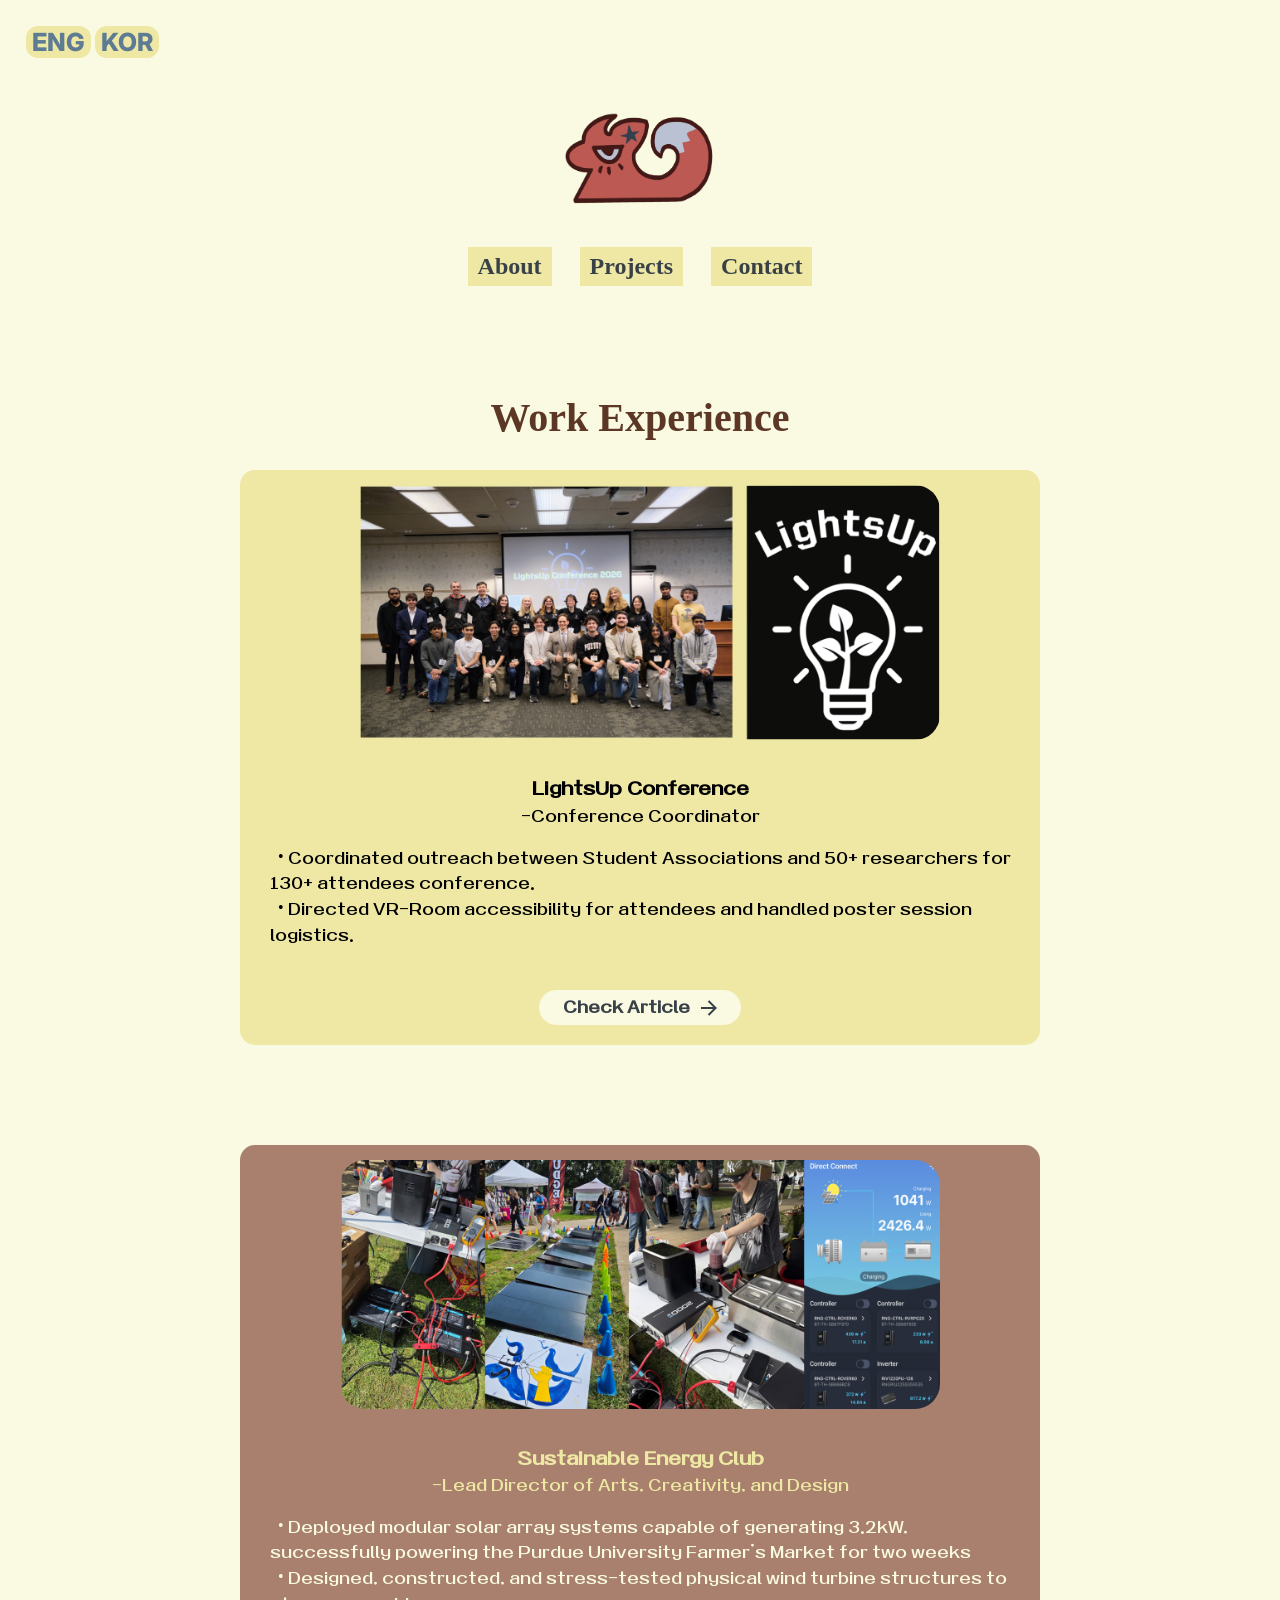
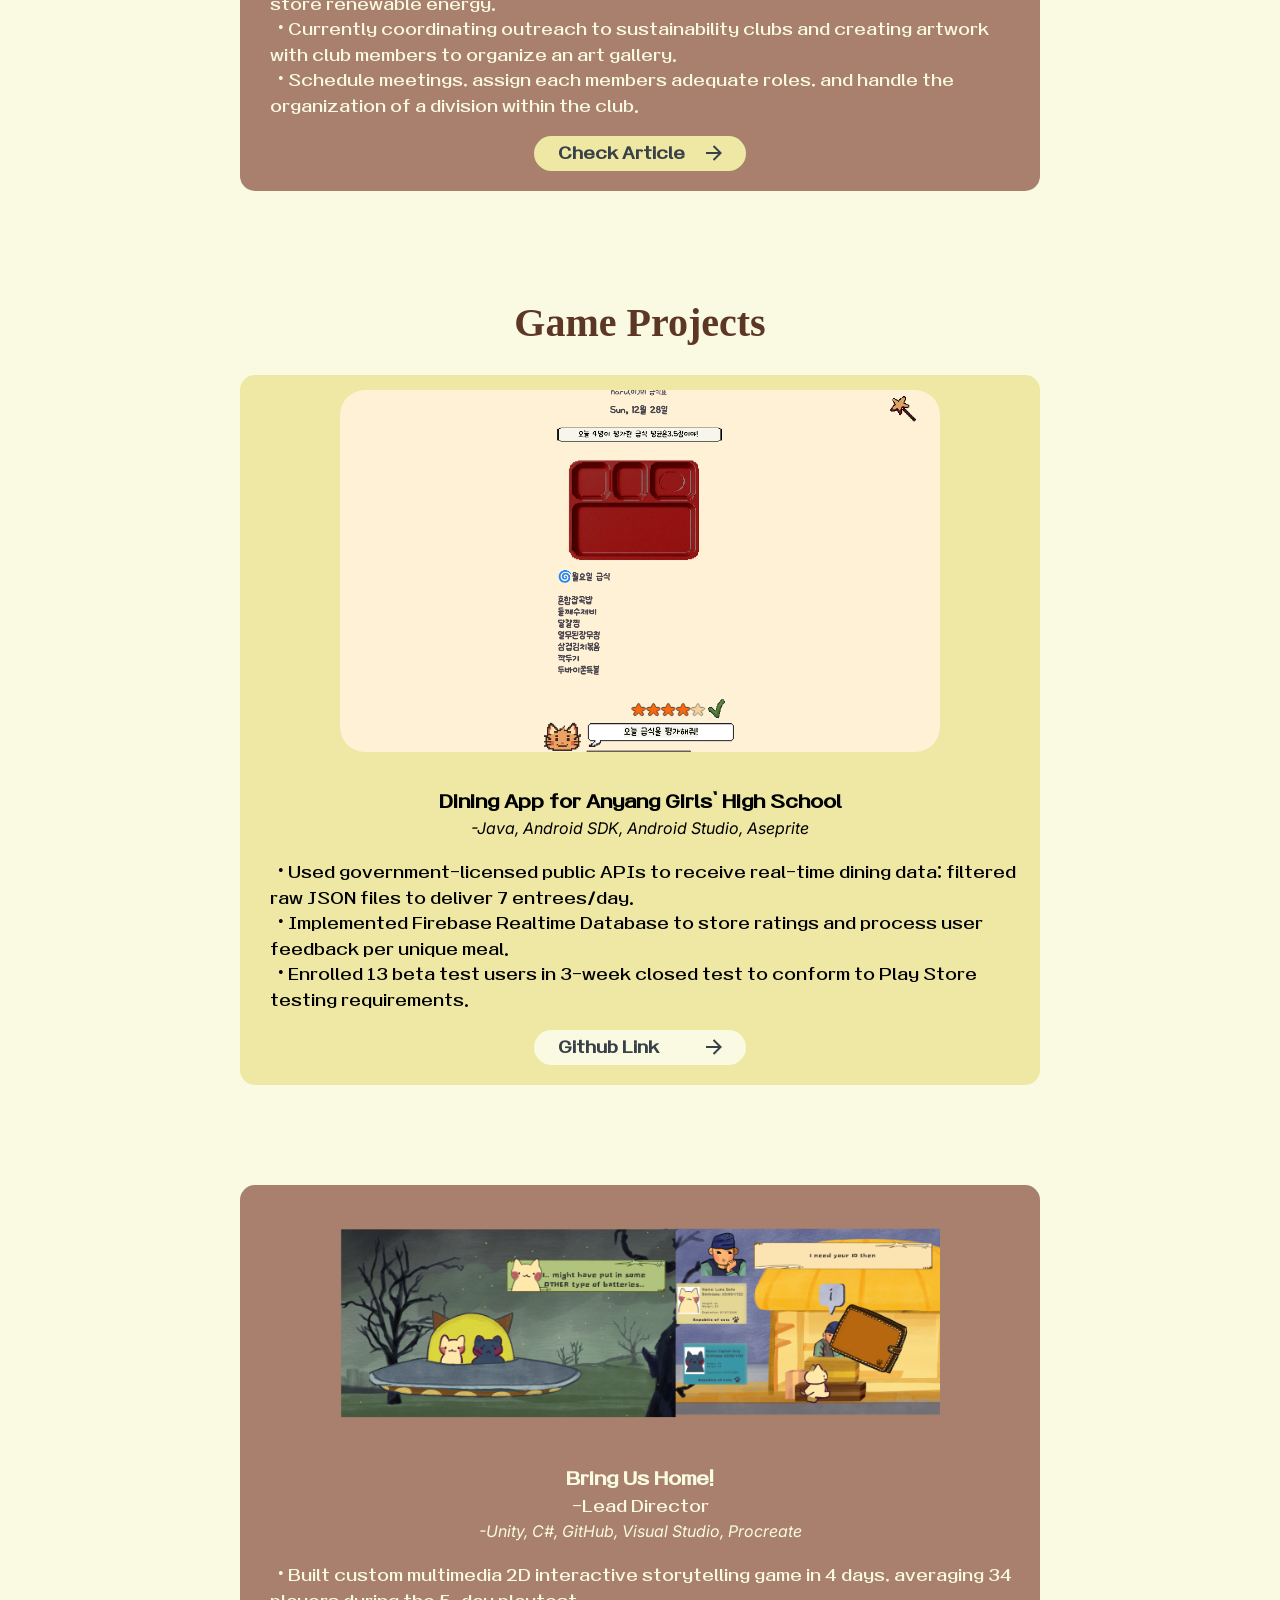
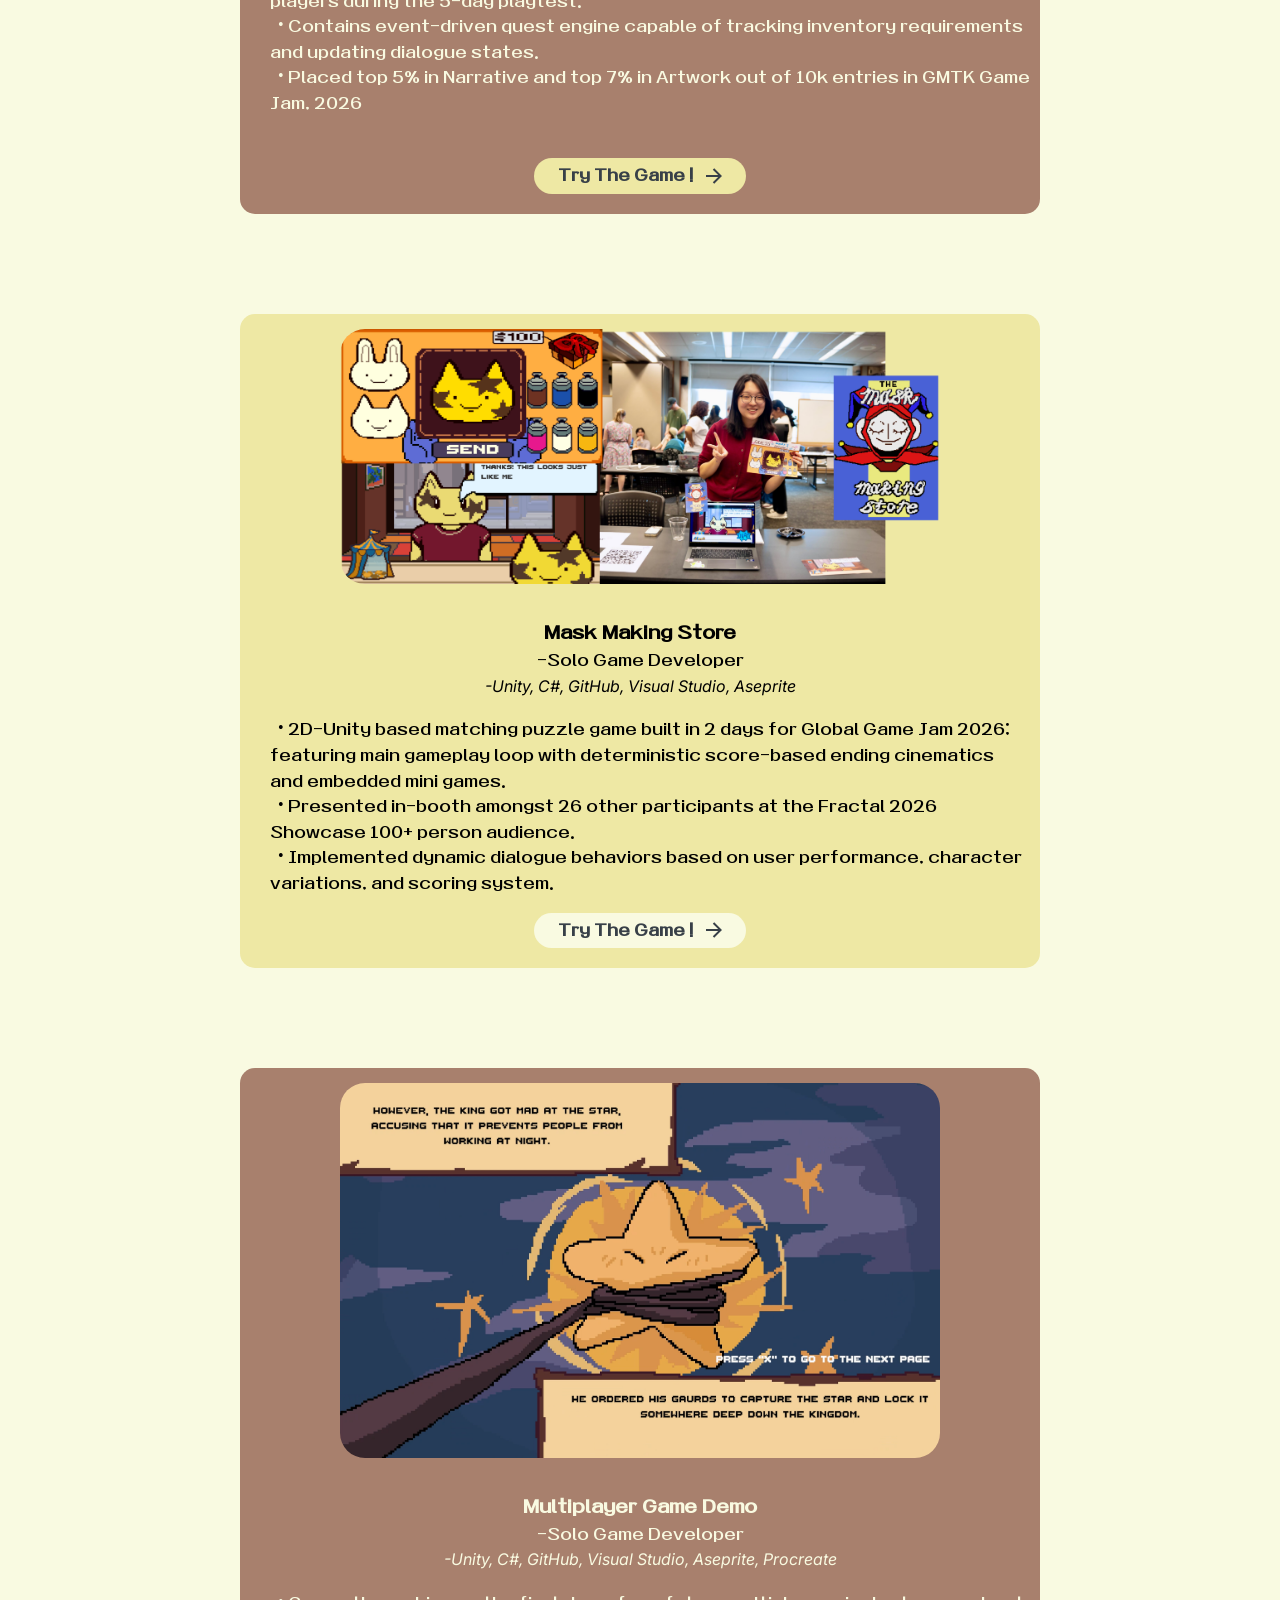
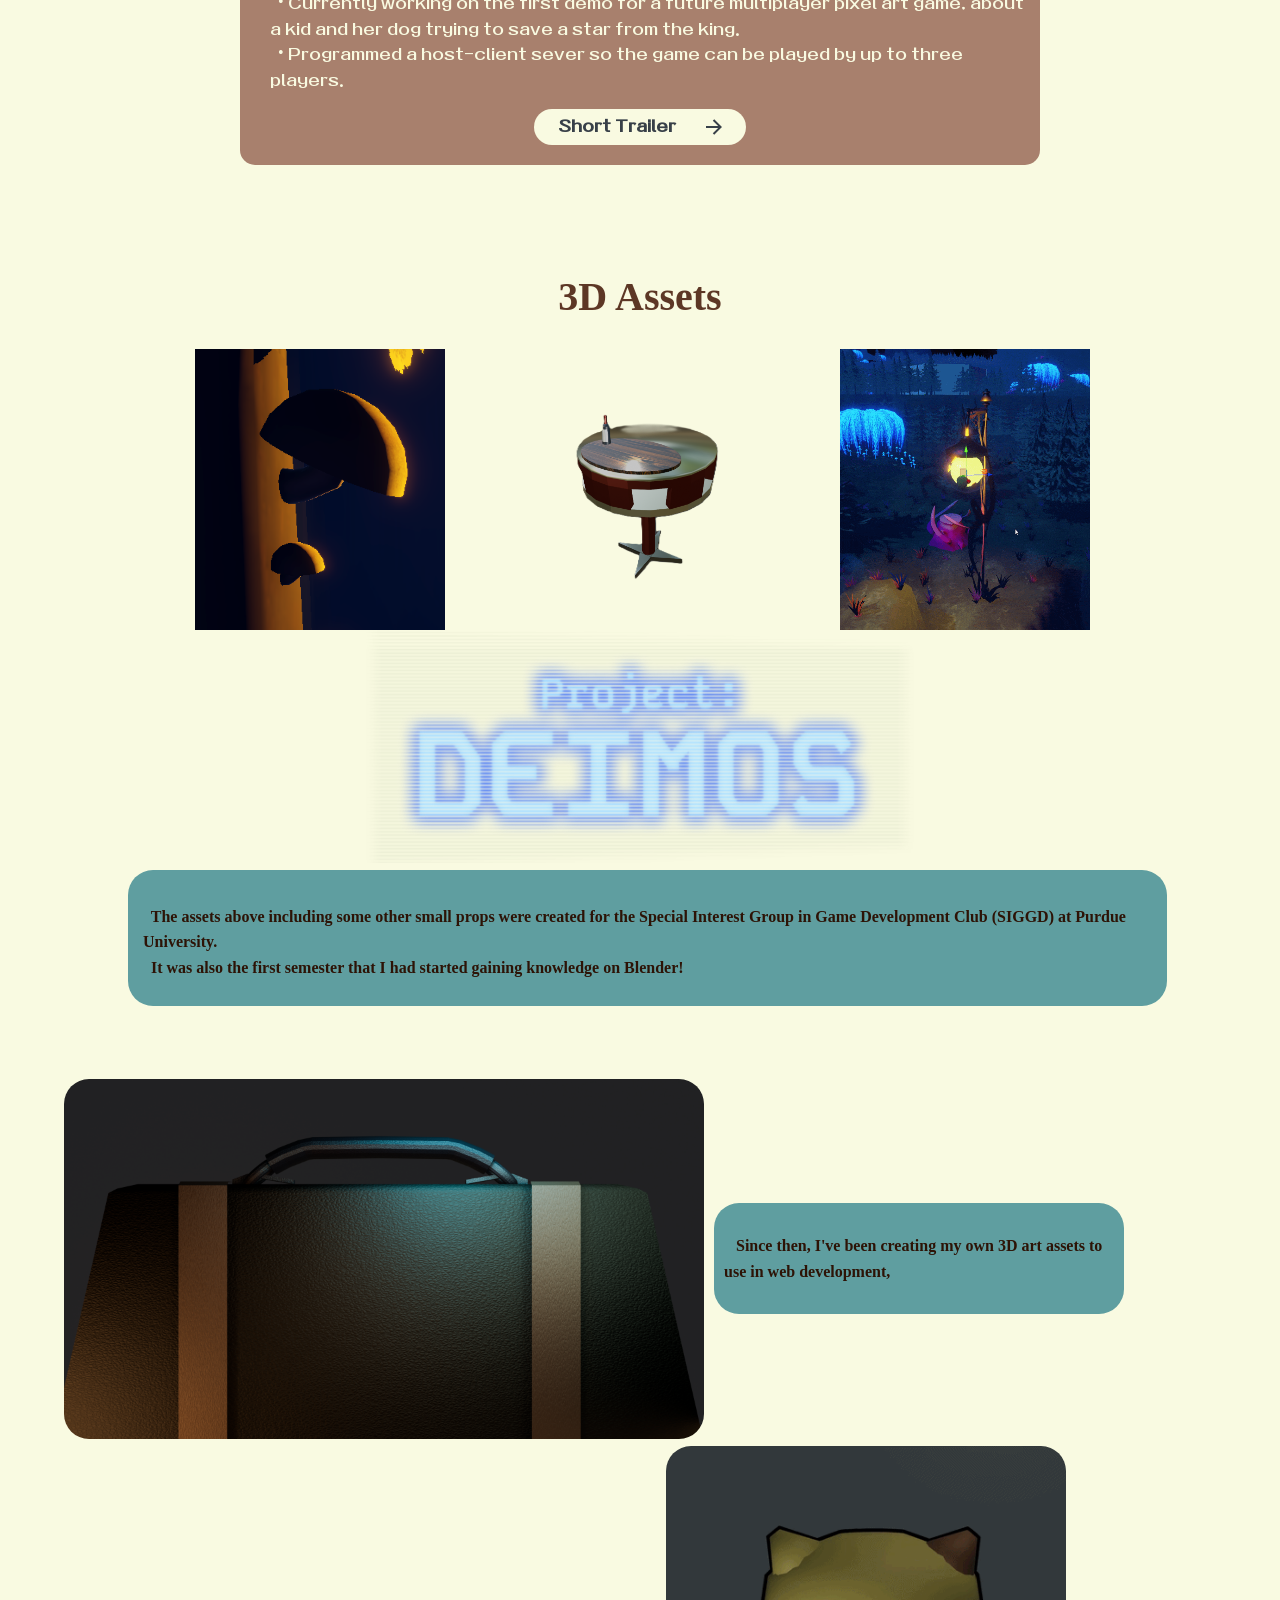
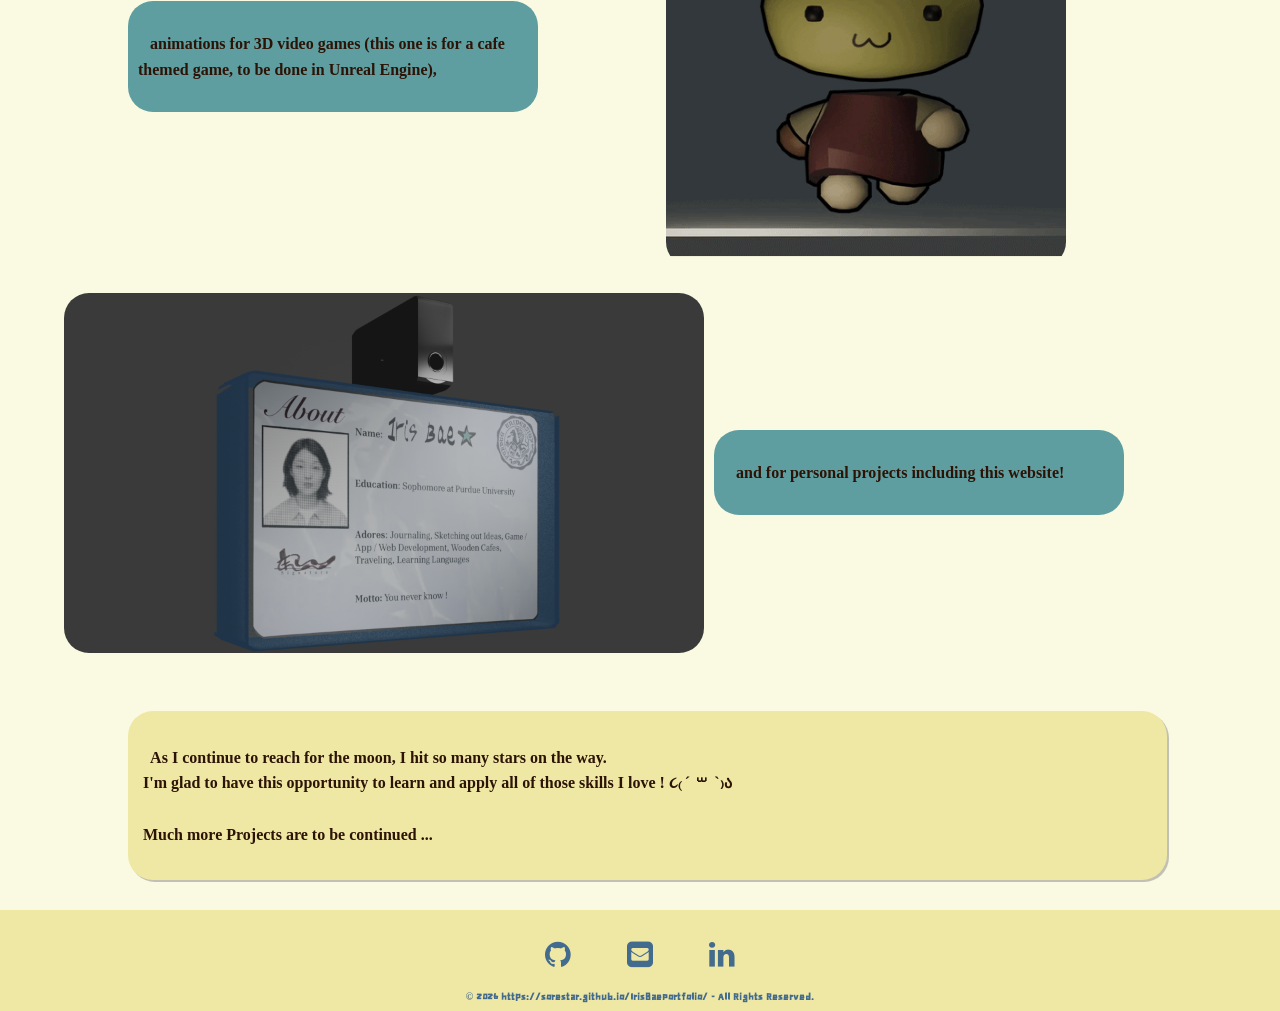
==== commit f98bc86c: "check prototype website for mobile" ====
--- a/project.html
+++ b/project.html
@@ -237,7 +237,52 @@
         <a style="font-family: 'Inter'; font-size:40px; 
     font-weight:600;color:#5d3725; position:relative;">3D Assets</a>
     </div>
-
+    <div class= "sameRow">
+        <img src = "images/mushroom.png">
+        <img src = "images/desk.png">
+        <img src = "images/lamp.gif">
+
+    </div>
+    <div style = "align-items: center;margin-left:auto;margin-right:auto;width:70vw;max-width:550px;">
+    <img src = "images/deimos.png"style = "width:70vw;max-width:550px;" >
+    
+    </div>
+    <div style = "border-radius:25px; background-color:#5F9EA0;padding-left:15px;padding-top:12px;width:80vw; margin-left:10vw; ">
+    <h4 style = "color:#2d1306;">&nbsp;&nbsp;The assets above including some other small props were created for the Special Interest Group in Game Development Club (SIGGD) at Purdue University.<br>
+    &nbsp;&nbsp;It was also the first semester that I had started gaining knowledge on Blender!<br><br>
+    </h4>
+</div><br><br>
+<div style = "width:100%; display:inline-flex">
+        <img src = "images/suit.png" style = "width:50vw; border-radius:25px;margin-left:5vw;">
+        <p id = "limitChar" style = "border-radius:25px; padding-left:10px; align-items:center;background-color:#5F9EA0; margin-left:10px; width:35vw; margin-top:auto; padding-top:30px;
+        padding-bottom:30px;color:#2d1306;margin-bottom:auto;font-size:16px;font-weight:600;">&nbsp;&nbsp;
+            Since then, I've been creating my own 3D art assets to use in web development,
+        </p>
+        </div>
+        <br>
+        <div style = "width:100%; display:inline-flex">
+        <p id = "limitChar" style = "border-radius:25px; padding-left:10px; align-items:center;background-color:#5F9EA0; margin-left:10vw; width:35vw; margin-top:auto; padding-top:30px;
+        padding-bottom:30px;color:#2d1306;margin-bottom:auto;font-size:16px;font-weight:600;">&nbsp;&nbsp;
+            animations for 3D video games (this one is for a cafe themed game, to be done in Unreal Engine),
+        </p>
+        <img src = "images/trimcat.gif" style = " margin-right:5vw;margin-left:10vw;width:40vw; border-radius:25px;max-width:400px;"><br>
+    </div><br>
+        <br>
+        <div style = "width:100%; display:inline-flex">
+        
+        <img src = "images/card.png"  style = "width:50vw; border-radius:25px;margin-left:5vw;"><br>
+        <p id = "limitChar" style = "border-radius:25px; padding-left:10px; align-items:center;background-color:#5F9EA0; margin-left:10px; width:35vw; margin-top:auto; padding-top:30px;
+        padding-bottom:30px;color:#2d1306;margin-bottom:auto;font-size:16px;font-weight:600;">&nbsp;&nbsp;
+            and for personal projects including this website! 
+        </p>
+        </div>
+    <br><br><br>
+    <div style = "border-radius:25px; background-color:#eee8a4; box-shadow:2px 2px 0px 0px rgba(128, 128, 128, 0.476);padding-left:15px;padding-top:12px;margin-bottom:30px;padding-bottom:12px;width:80vw; margin-left:10vw; ">
+    <h4 style = "color:#2d1306;">&nbsp;&nbsp;As I continue to reach for the moon, I hit so many stars on the way.<br>
+        I'm glad to have this opportunity to learn and apply all of those skills I love ! ૮₍ ´ ꒳ `₎ა<br><br>
+        Much more Projects are to be continued ...
+    </h4>
+</div>
     <div id="contactTab">
         <h2>
             <div id="line">
--- a/style.css
+++ b/style.css
@@ -3,7 +3,7 @@
     background-size: contain;
     background-color: #f9fae1;
     scroll-behavior: smooth;
-    width: 100vw;
+    max-width: 100%;
 }
 
 .sq {
@@ -13,7 +13,9 @@
     cursor: grab;
     display: flex;
 }
-
+#limitChar {
+    max-inline-size: 400px; 
+    }
 .sq.selected {
     border-color: #888;
     box-shadow: 0 0 0 3px rgba(120, 120, 200, 0.25);
@@ -24,6 +26,27 @@
     cursor: grabbing;
 }
 
+
+.sameRow {
+  display: flex;
+  justify-content: space-between;
+  margin-left:auto;
+  margin-right:auto;
+  width:90%;
+  max-width:900px;
+}
+.sameRow img {
+    
+  width:30vw;
+  margin-left:5px;
+  max-width:250px;
+}
+.sameColumn img{
+    margin-left:10%;
+  width:30vw;
+  max-width:250px;
+
+}
 .centerPart {
 
     margin-top: 100px;
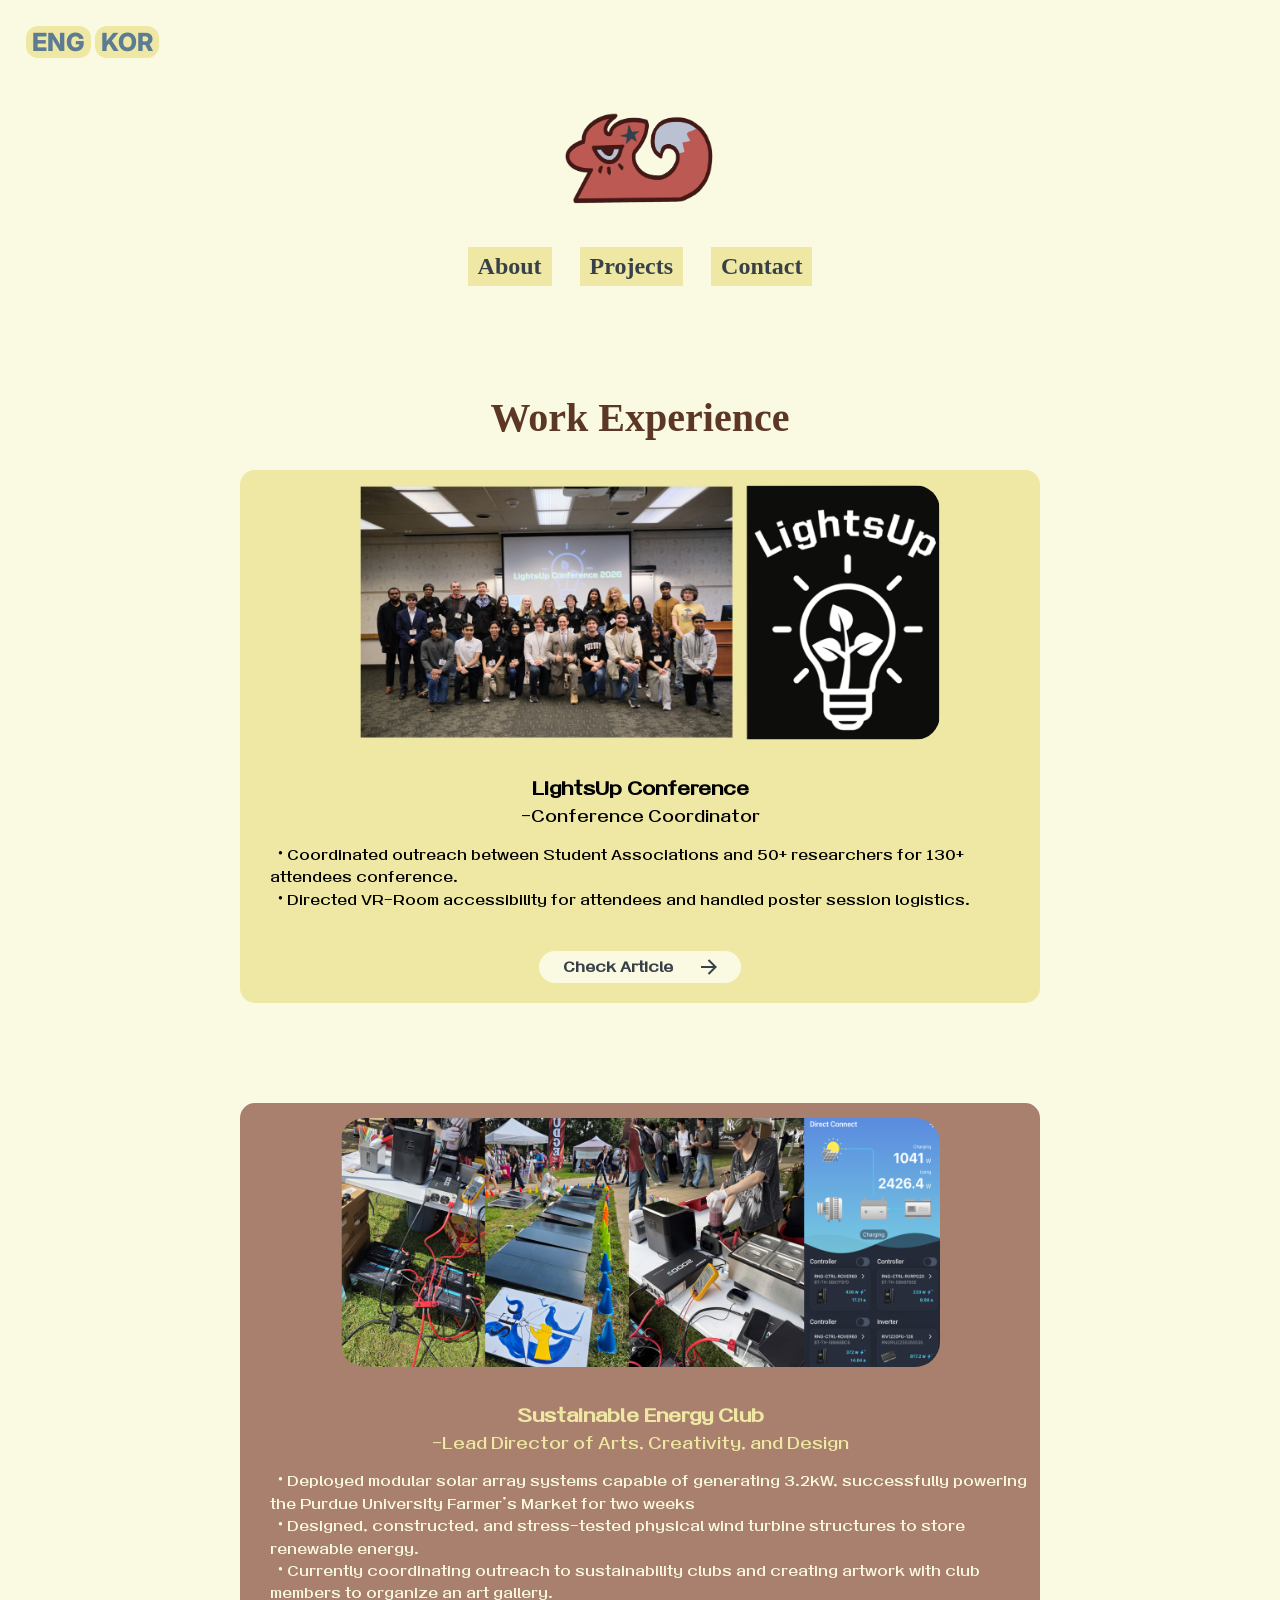
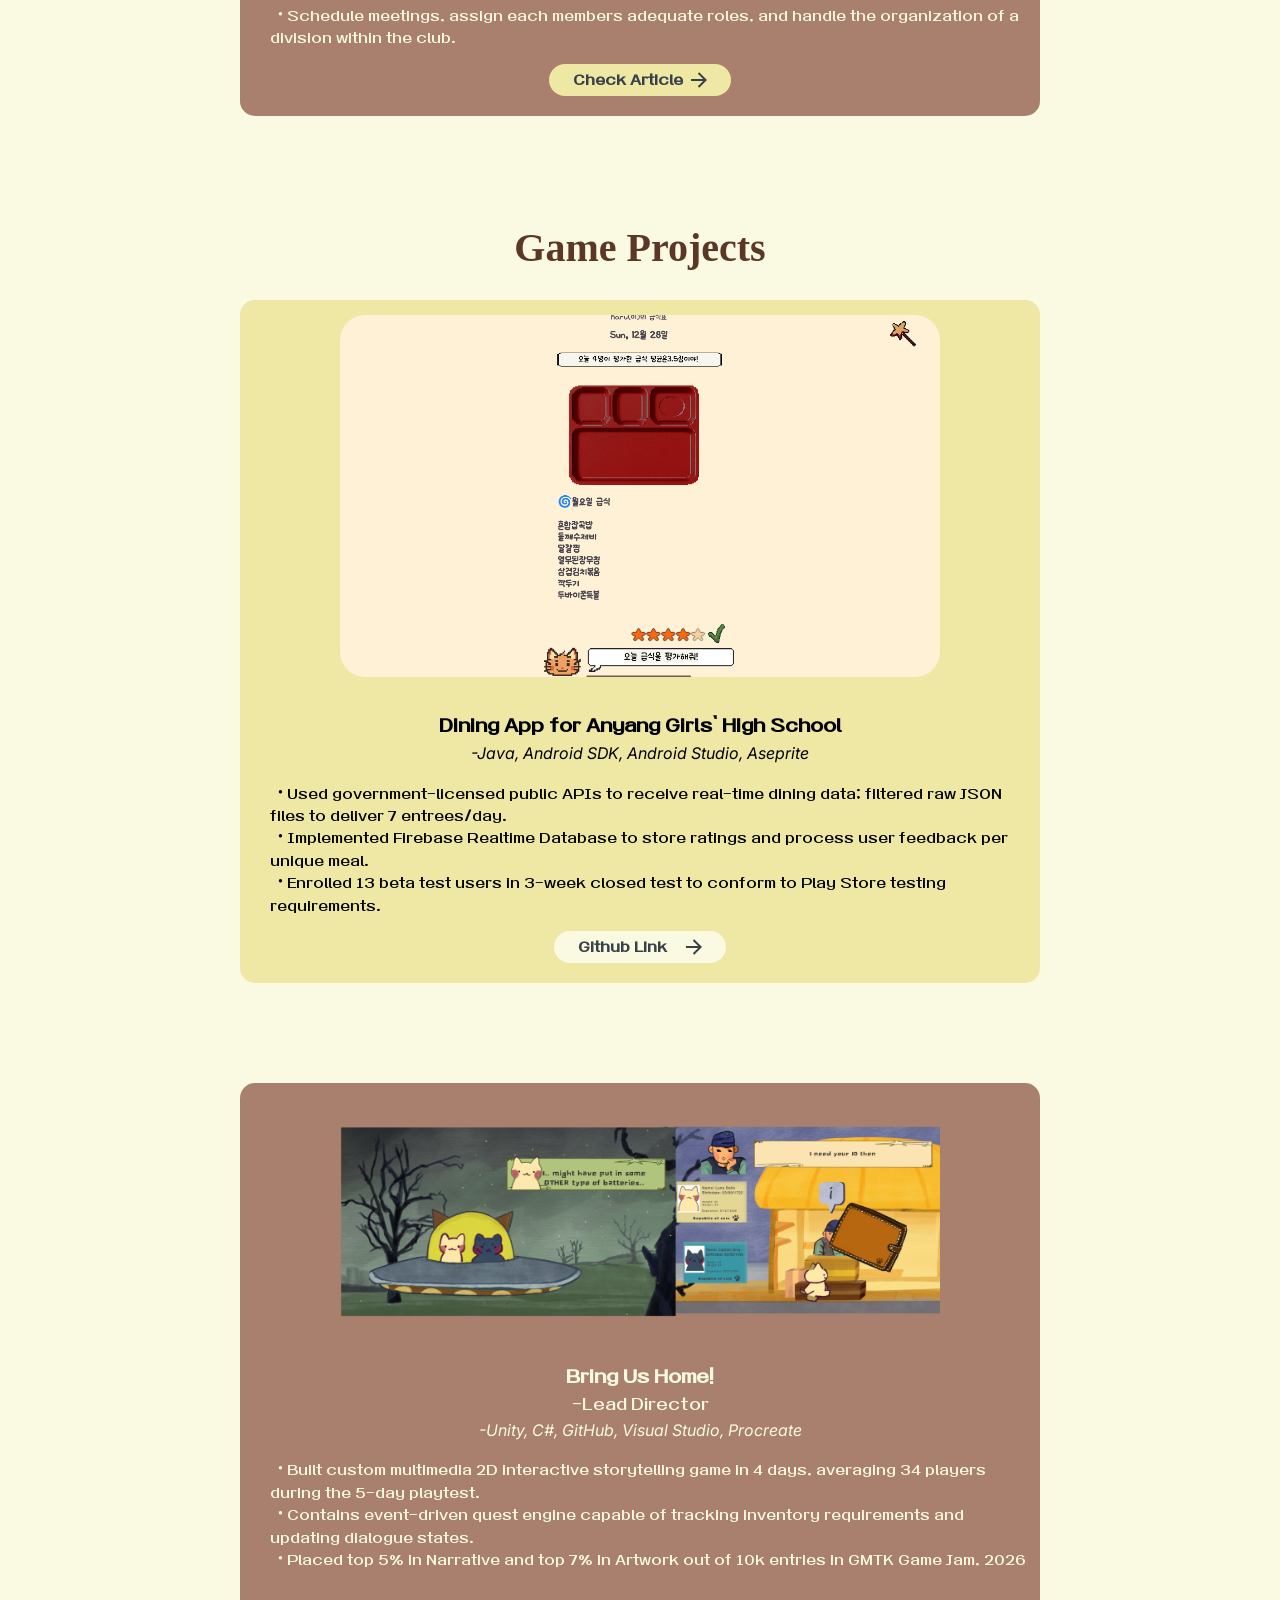
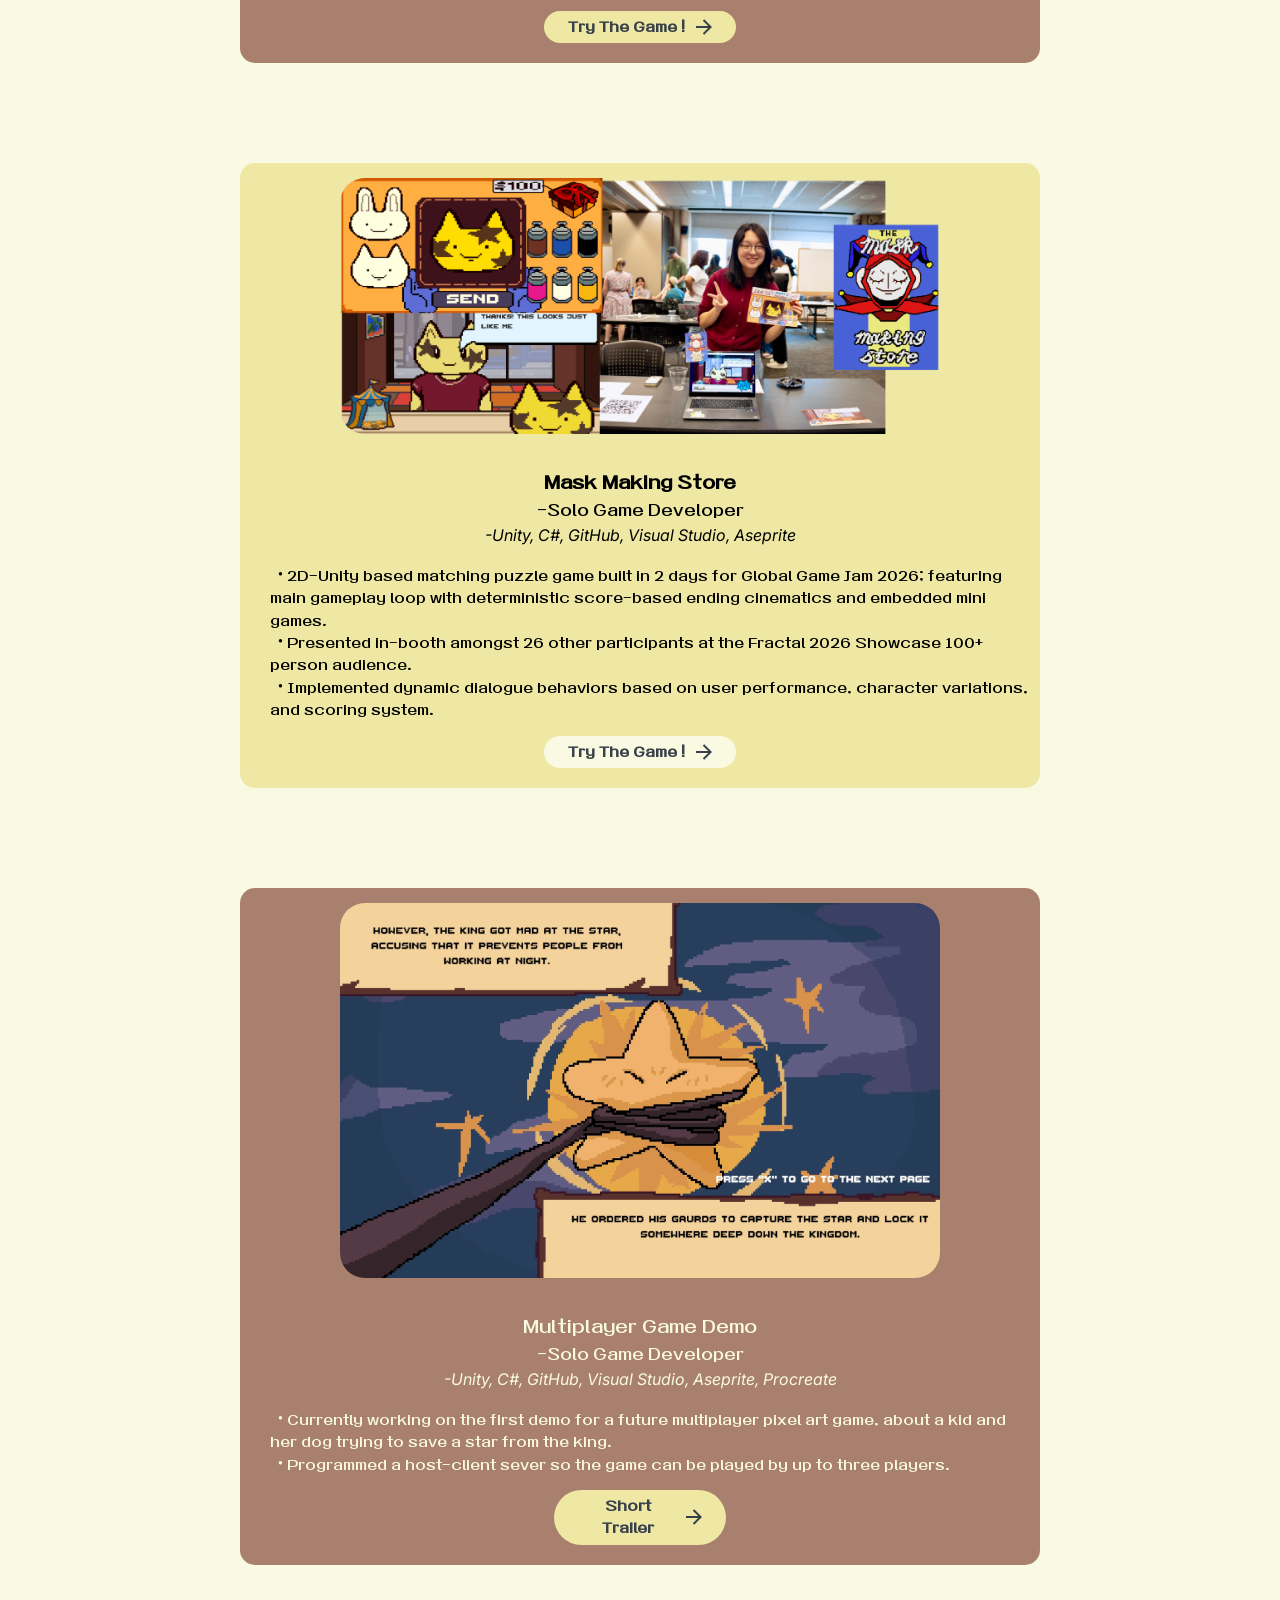
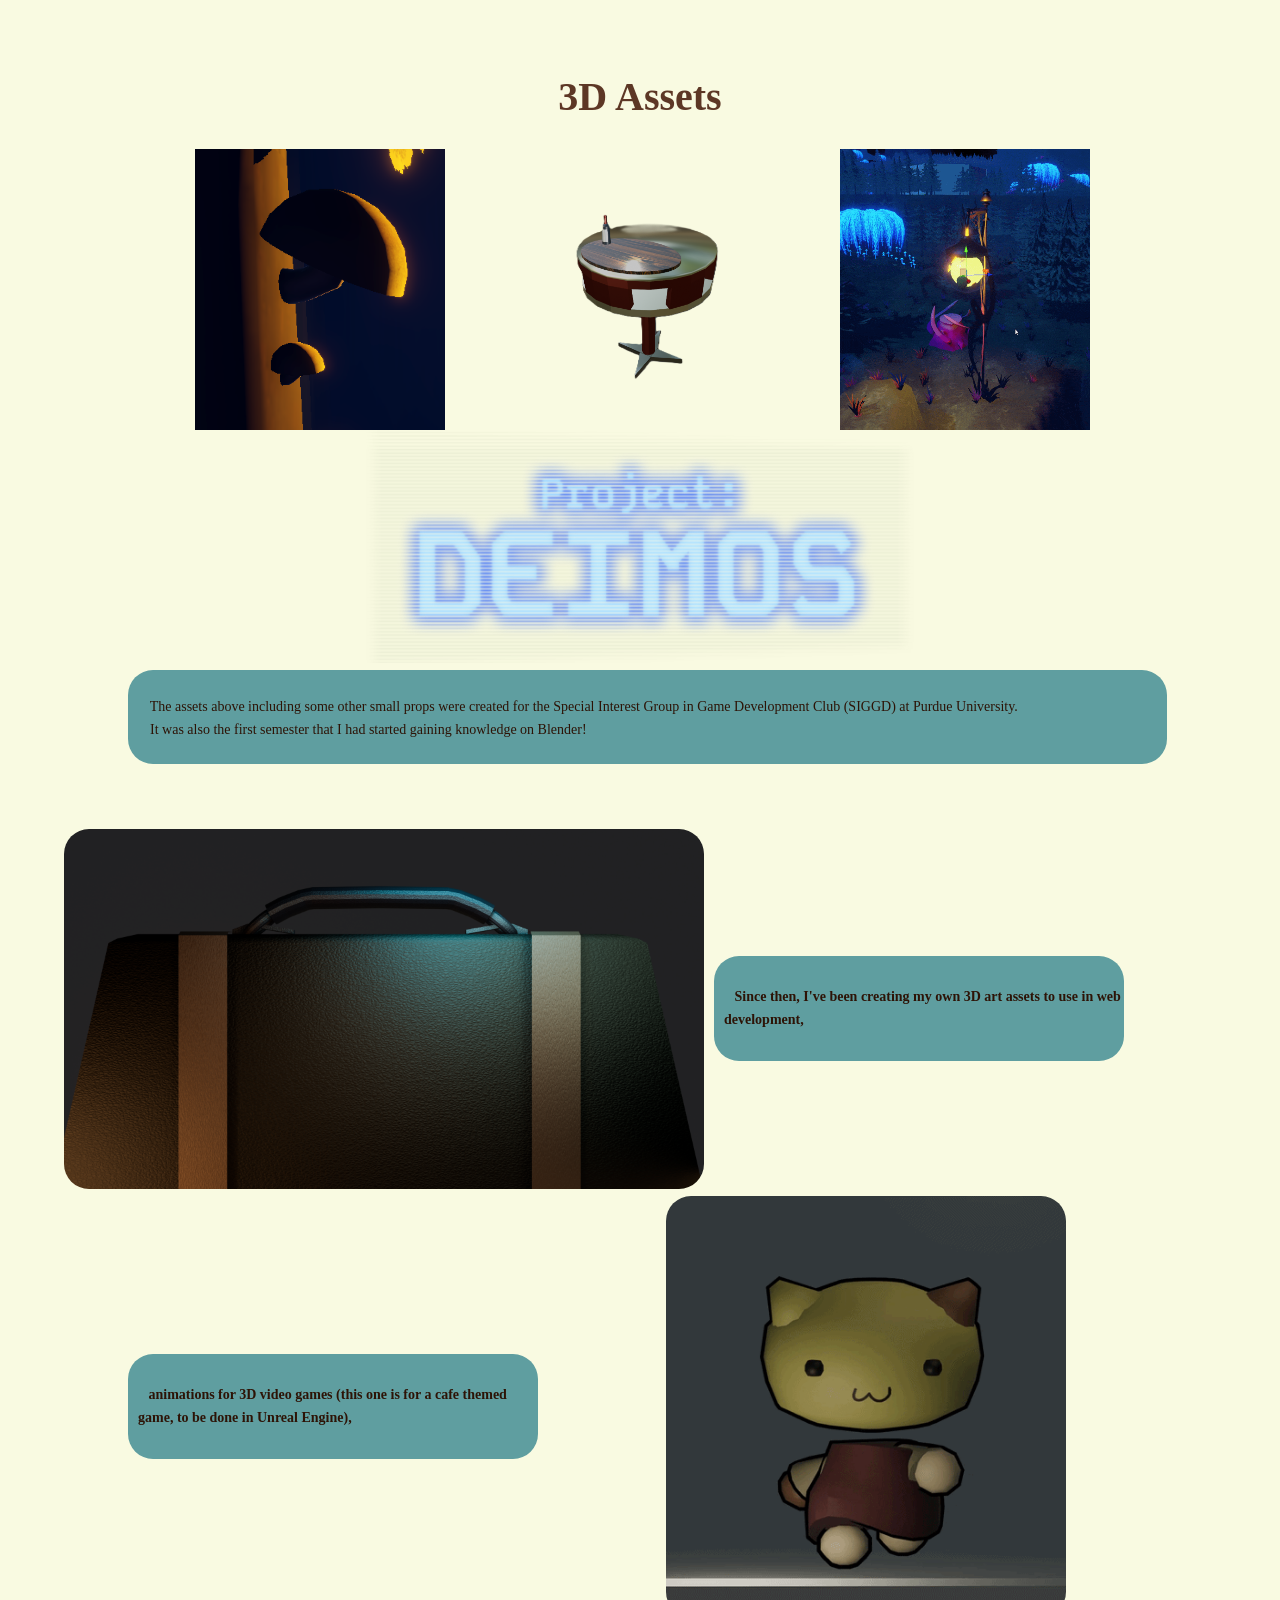
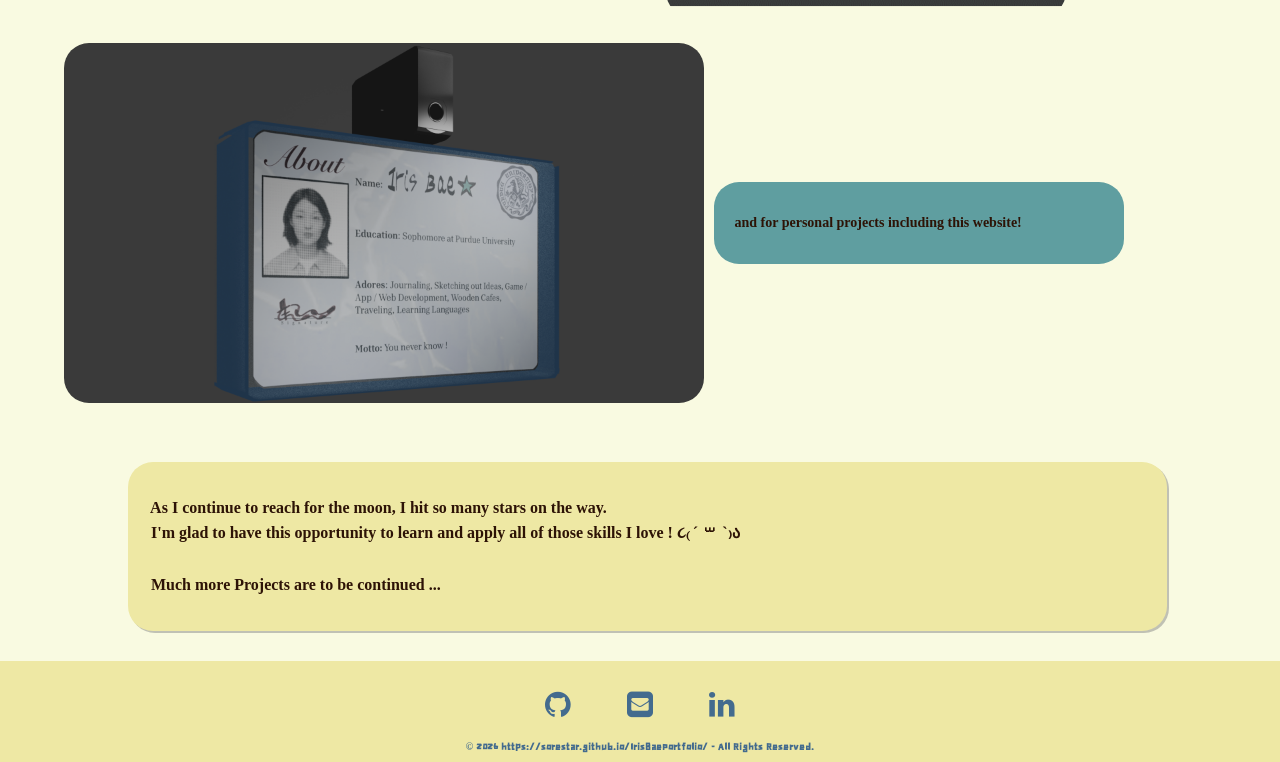
==== commit 24c7135c: "organized text size" ====
--- a/project.html
+++ b/project.html
@@ -89,7 +89,7 @@
             &nbsp;&nbsp;• Schedule meetings, assign each members adequate roles, and handle the organization of a
             division within the club.</p>
         <a href="https://www.purdueexponent.org/campus/purdue-sec-brings-clean-energy-to-campus/article_409bdcac-f4f5-4166-9373-47eaf9e3190d.html"
-            target="_blank" class="animated-button" style="margin-left:auto; margin-right:auto;width:140px;">
+            target="_blank" class="animated-button" style="margin-left:auto; margin-right:auto;width:110px;">
             <svg xmlns="http://www.w3.org/2000/svg" class="arr-2" viewBox="0 0 24 24">
                 <path
                     d="M16.1716 10.9999L10.8076 5.63589L12.2218 4.22168L20 11.9999L12.2218 19.778L10.8076 18.3638L16.1716 12.9999H4V10.9999H16.1716Z">
@@ -125,7 +125,7 @@
             &nbsp;&nbsp;• Enrolled 13 beta test users in 3-week closed test to conform to Play Store testing
             requirements.</p>
         <a href="https://github.com/sorestar/DiningApplication" target="_blank" class="animated-button"
-            style="background-color:#f9fae1;margin-left:auto; margin-right:auto;width:140px;">
+            style="background-color:#f9fae1;margin-left:auto; margin-right:auto;width:100px;">
             <svg xmlns="http://www.w3.org/2000/svg" class="arr-2" viewBox="0 0 24 24">
                 <path
                     d="M16.1716 10.9999L10.8076 5.63589L12.2218 4.22168L20 11.9999L12.2218 19.778L10.8076 18.3638L16.1716 12.9999H4V10.9999H16.1716Z">
@@ -157,7 +157,7 @@
 <br>
 
         <a href="https://sorestar.itch.io/bring-us-home" target="_blank" class="animated-button"
-            style="margin-left:auto; margin-right:auto;width:140px;">
+            style="margin-left:auto; margin-right:auto;width:120px;">
             <svg xmlns="http://www.w3.org/2000/svg" class="arr-2" viewBox="0 0 24 24">
                 <path
                     d="M16.1716 10.9999L10.8076 5.63589L12.2218 4.22168L20 11.9999L12.2218 19.778L10.8076 18.3638L16.1716 12.9999H4V10.9999H16.1716Z">
@@ -189,7 +189,7 @@
             scoring system.</p>
 
         <a href="https://sorestar.itch.io/mask-making-store?" target="_blank" class="animated-button"
-            style="margin-left:auto; margin-right:auto;width:140px;background-color:#f9fae1">
+            style="margin-left:auto; margin-right:auto;width:120px;background-color:#f9fae1">
             <svg xmlns="http://www.w3.org/2000/svg" class="arr-2" viewBox="0 0 24 24">
                 <path
                     d="M16.1716 10.9999L10.8076 5.63589L12.2218 4.22168L20 11.9999L12.2218 19.778L10.8076 18.3638L16.1716 12.9999H4V10.9999H16.1716Z">
@@ -207,16 +207,16 @@
     <div class="projectSection" style=" background-color:#a8806d;">
         <img src="images/Screenshot 2025-04-01 200228.png" id="imaging">
         <br><br>
-        <a style=" font-size:18px;color:#f9fae1; font-weight:700;text-align:center;">Multiplayer Game Demo<br></a>
+        <a style=" font-size:18px;color:#f9fae1; font-weight:400;text-align:center;">Multiplayer Game Demo<br></a>
         <a style="text-align:center;color:#f9fae1;">-Solo Game Developer</a><br>
         <a style="text-align:center;color:#f9fae1; font-family:'InterItalic';">-Unity, C#, GitHub, Visual Studio, Aseprite, Procreate</a><br>
         
-        <p style ="color:#f9fae1;">&nbsp;&nbsp;• Currently working on the first demo for a future multiplayer pixel art game, about a kid and her dog trying to save a star from the king. <br>
+        <p style ="color:#f9fae1; font-size:14px;">&nbsp;&nbsp;• Currently working on the first demo for a future multiplayer pixel art game, about a kid and her dog trying to save a star from the king. <br>
             &nbsp;&nbsp;• Programmed a host-client sever so the game can be played by up to three players.</p>
 
 
         <a href="https://youtu.be/ROdEezLr8uY" target="_blank" class="animated-button"
-            style="background-color:#f9fae1;margin-left:auto; margin-right:auto;width:140px;">
+            style="margin-left:auto; margin-right:auto;width:100px;">
             <svg xmlns="http://www.w3.org/2000/svg" class="arr-2" viewBox="0 0 24 24">
                 <path
                     d="M16.1716 10.9999L10.8076 5.63589L12.2218 4.22168L20 11.9999L12.2218 19.778L10.8076 18.3638L16.1716 12.9999H4V10.9999H16.1716Z">
@@ -248,21 +248,21 @@
     
     </div>
     <div style = "border-radius:25px; background-color:#5F9EA0;padding-left:15px;padding-top:12px;width:80vw; margin-left:10vw; ">
-    <h4 style = "color:#2d1306;">&nbsp;&nbsp;The assets above including some other small props were created for the Special Interest Group in Game Development Club (SIGGD) at Purdue University.<br>
+    <p style = "color:#2d1306; font-size:14px;">&nbsp;&nbsp;The assets above including some other small props were created for the Special Interest Group in Game Development Club (SIGGD) at Purdue University.<br>
     &nbsp;&nbsp;It was also the first semester that I had started gaining knowledge on Blender!<br><br>
-    </h4>
+    </p>
 </div><br><br>
 <div style = "width:100%; display:inline-flex">
         <img src = "images/suit.png" style = "width:50vw; border-radius:25px;margin-left:5vw;">
         <p id = "limitChar" style = "border-radius:25px; padding-left:10px; align-items:center;background-color:#5F9EA0; margin-left:10px; width:35vw; margin-top:auto; padding-top:30px;
-        padding-bottom:30px;color:#2d1306;margin-bottom:auto;font-size:16px;font-weight:600;">&nbsp;&nbsp;
+        padding-bottom:30px;color:#2d1306;margin-bottom:auto;font-size:14px;font-weight:600;">&nbsp;&nbsp;
             Since then, I've been creating my own 3D art assets to use in web development,
         </p>
         </div>
         <br>
         <div style = "width:100%; display:inline-flex">
         <p id = "limitChar" style = "border-radius:25px; padding-left:10px; align-items:center;background-color:#5F9EA0; margin-left:10vw; width:35vw; margin-top:auto; padding-top:30px;
-        padding-bottom:30px;color:#2d1306;margin-bottom:auto;font-size:16px;font-weight:600;">&nbsp;&nbsp;
+        padding-bottom:30px;color:#2d1306;margin-bottom:auto;font-size:14px;font-weight:600;">&nbsp;&nbsp;
             animations for 3D video games (this one is for a cafe themed game, to be done in Unreal Engine),
         </p>
         <img src = "images/trimcat.gif" style = " margin-right:5vw;margin-left:10vw;width:40vw; border-radius:25px;max-width:400px;"><br>
@@ -272,15 +272,15 @@
         
         <img src = "images/card.png"  style = "width:50vw; border-radius:25px;margin-left:5vw;"><br>
         <p id = "limitChar" style = "border-radius:25px; padding-left:10px; align-items:center;background-color:#5F9EA0; margin-left:10px; width:35vw; margin-top:auto; padding-top:30px;
-        padding-bottom:30px;color:#2d1306;margin-bottom:auto;font-size:16px;font-weight:600;">&nbsp;&nbsp;
+        padding-bottom:30px;color:#2d1306;margin-bottom:auto;font-size:14px;font-weight:600;">&nbsp;&nbsp;
             and for personal projects including this website! 
         </p>
         </div>
     <br><br><br>
     <div style = "border-radius:25px; background-color:#eee8a4; box-shadow:2px 2px 0px 0px rgba(128, 128, 128, 0.476);padding-left:15px;padding-top:12px;margin-bottom:30px;padding-bottom:12px;width:80vw; margin-left:10vw; ">
     <h4 style = "color:#2d1306;">&nbsp;&nbsp;As I continue to reach for the moon, I hit so many stars on the way.<br>
-        I'm glad to have this opportunity to learn and apply all of those skills I love ! ૮₍ ´ ꒳ `₎ა<br><br>
-        Much more Projects are to be continued ...
+        &nbsp;&nbsp;I'm glad to have this opportunity to learn and apply all of those skills I love ! ૮₍ ´ ꒳ `₎ა<br><br>
+        &nbsp;&nbsp;Much more Projects are to be continued ...
     </h4>
 </div>
     <div id="contactTab">
--- a/style.css
+++ b/style.css
@@ -274,6 +274,7 @@
 .projectSection{
     font-family:'SamR';
     width: 80%;
+    
     max-width:780px;
     margin-left:auto;
     margin-right:auto;
@@ -290,6 +291,7 @@
 }
 .projectSection p{
     position:relative;
+    font-size:14px;
     text-align:left;
     margin-left:20px;
 }
@@ -399,6 +401,7 @@
 }
 
 .animated-button .text {
+    font-size:14px;
   position: relative;
   z-index: 1;
   transform: translateX(-12px);
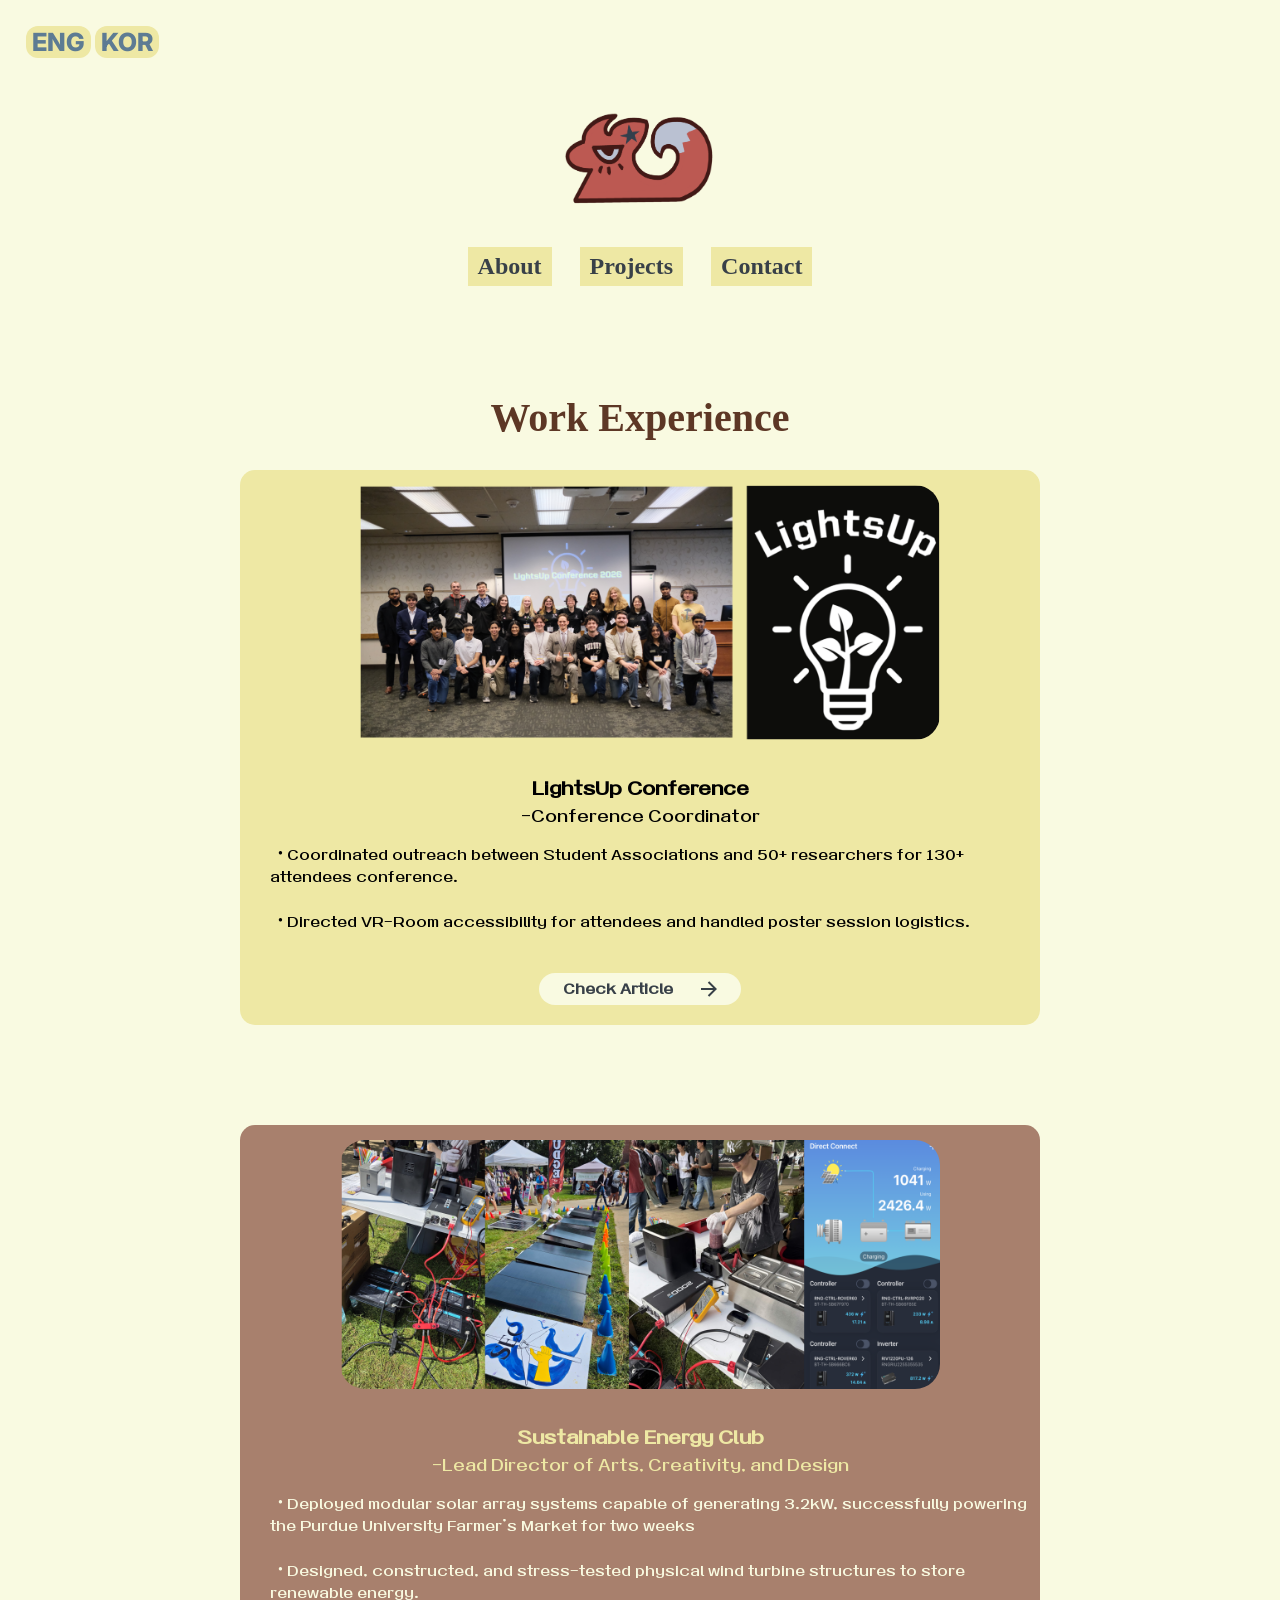
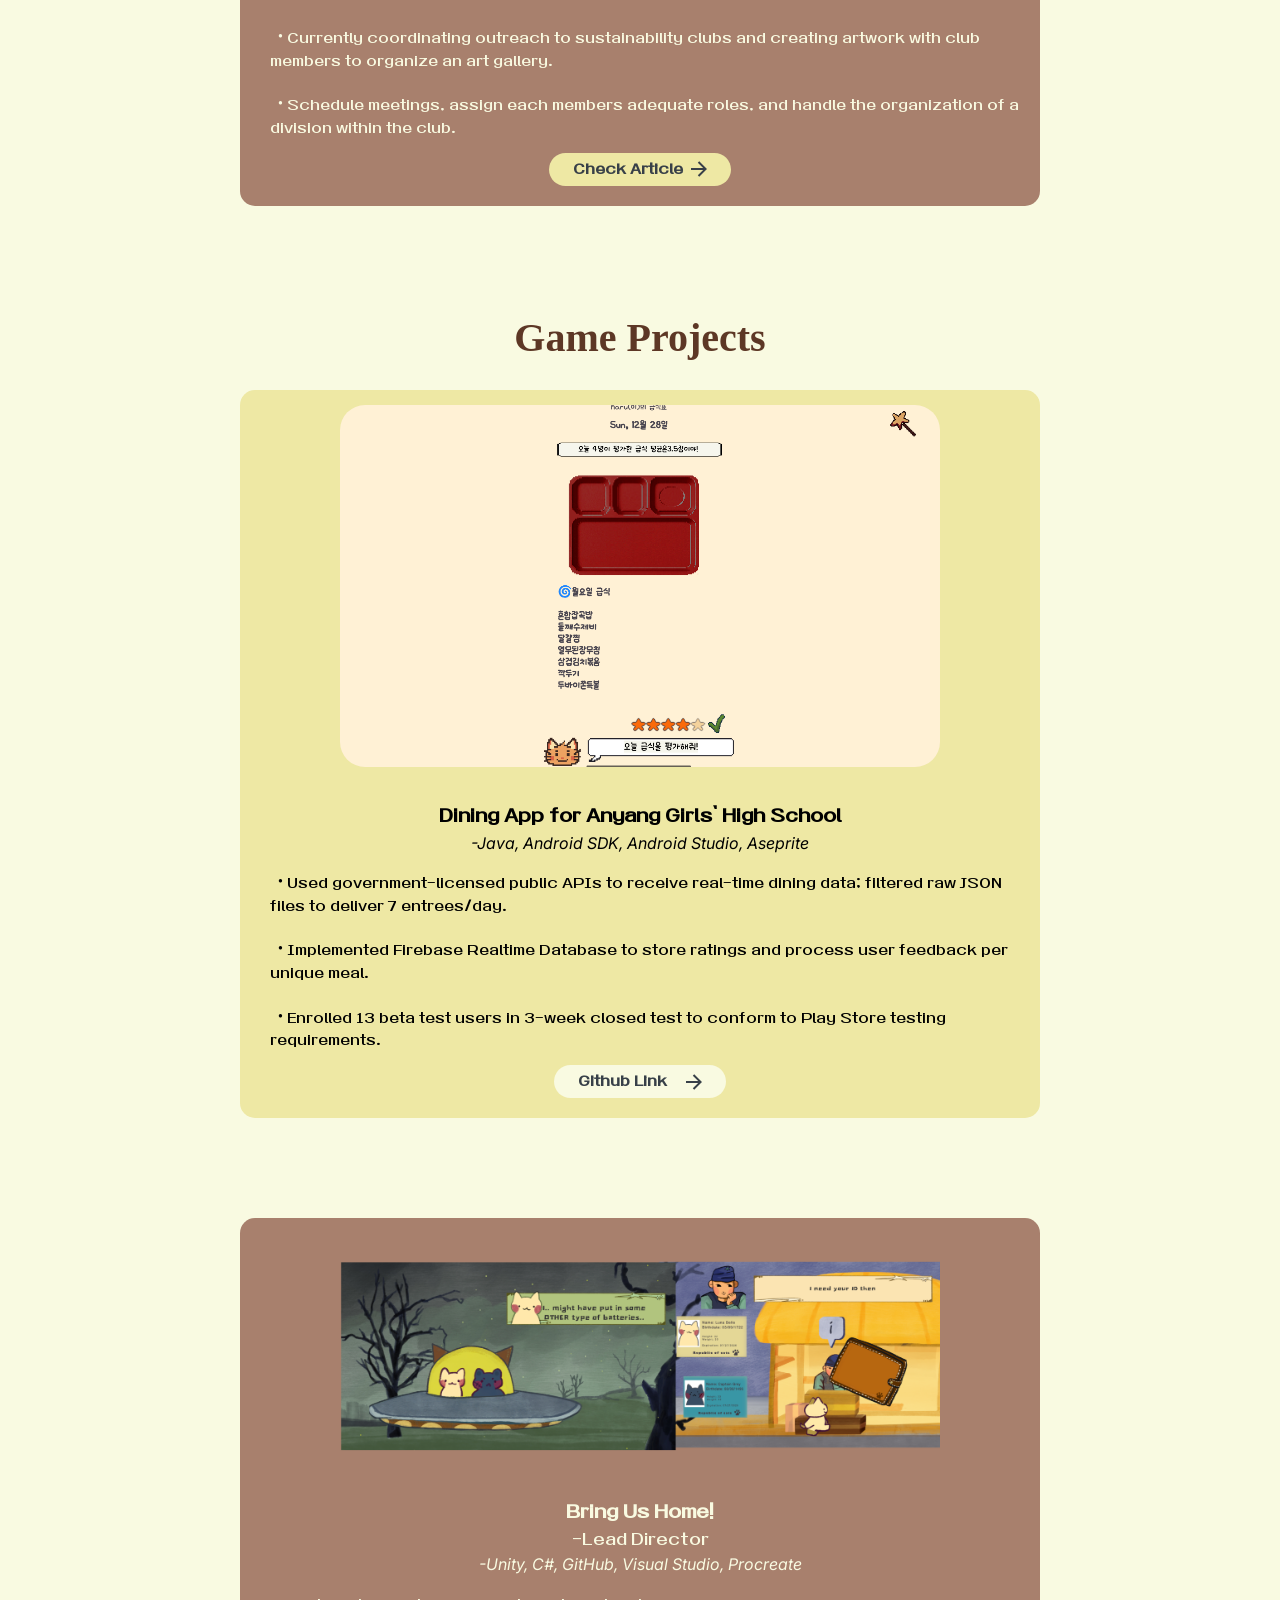
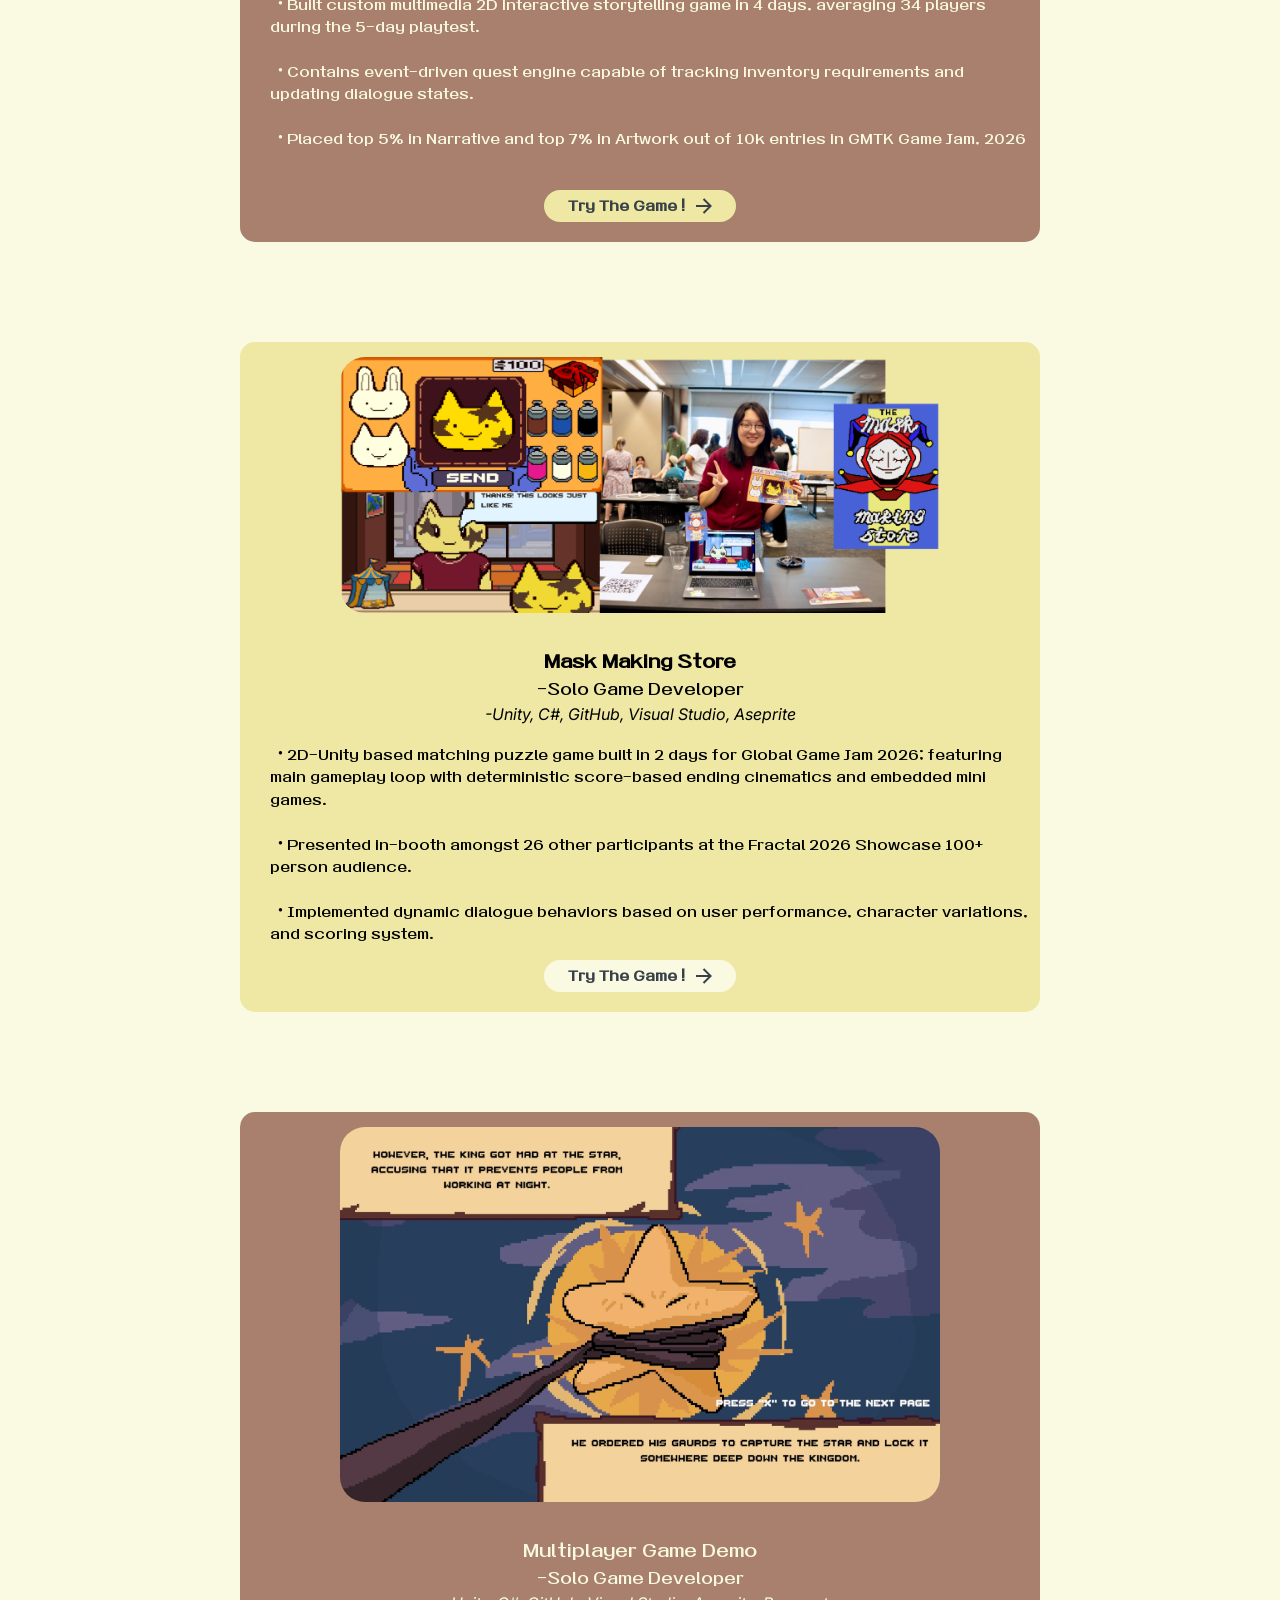
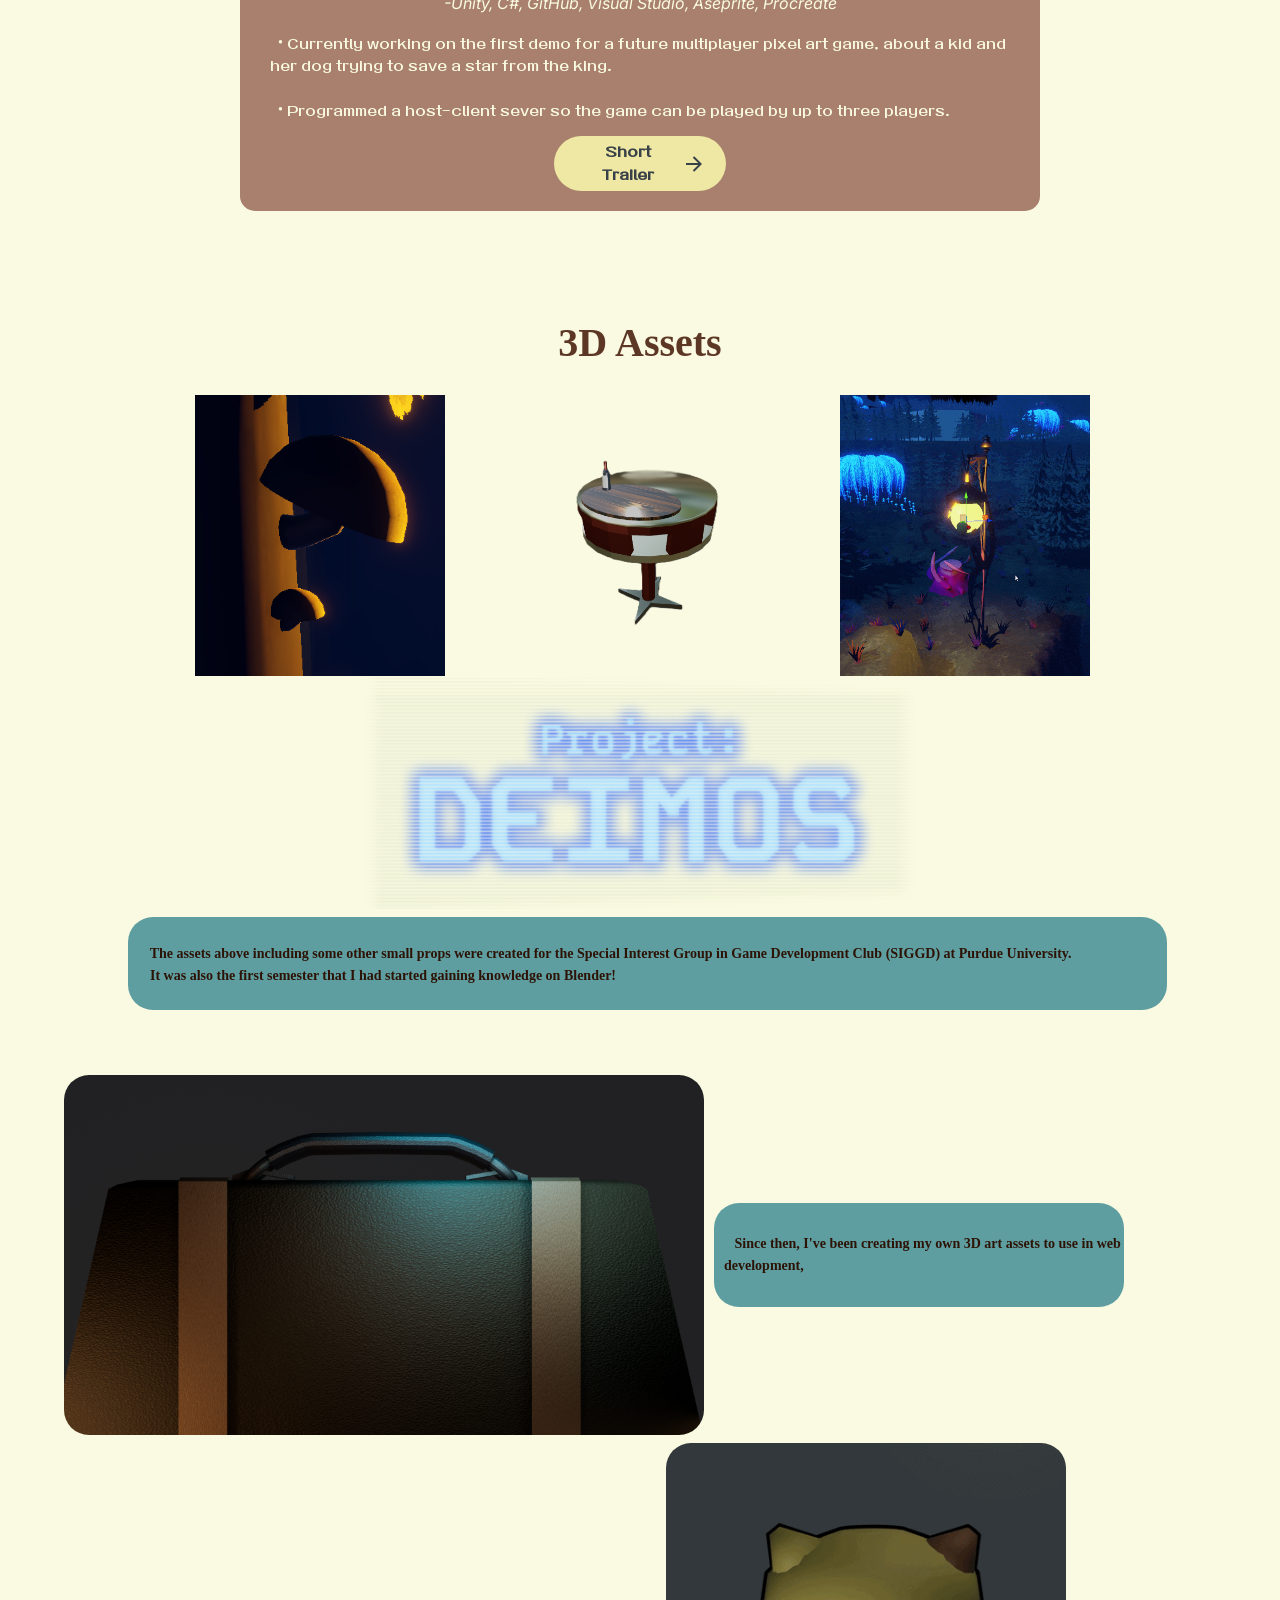
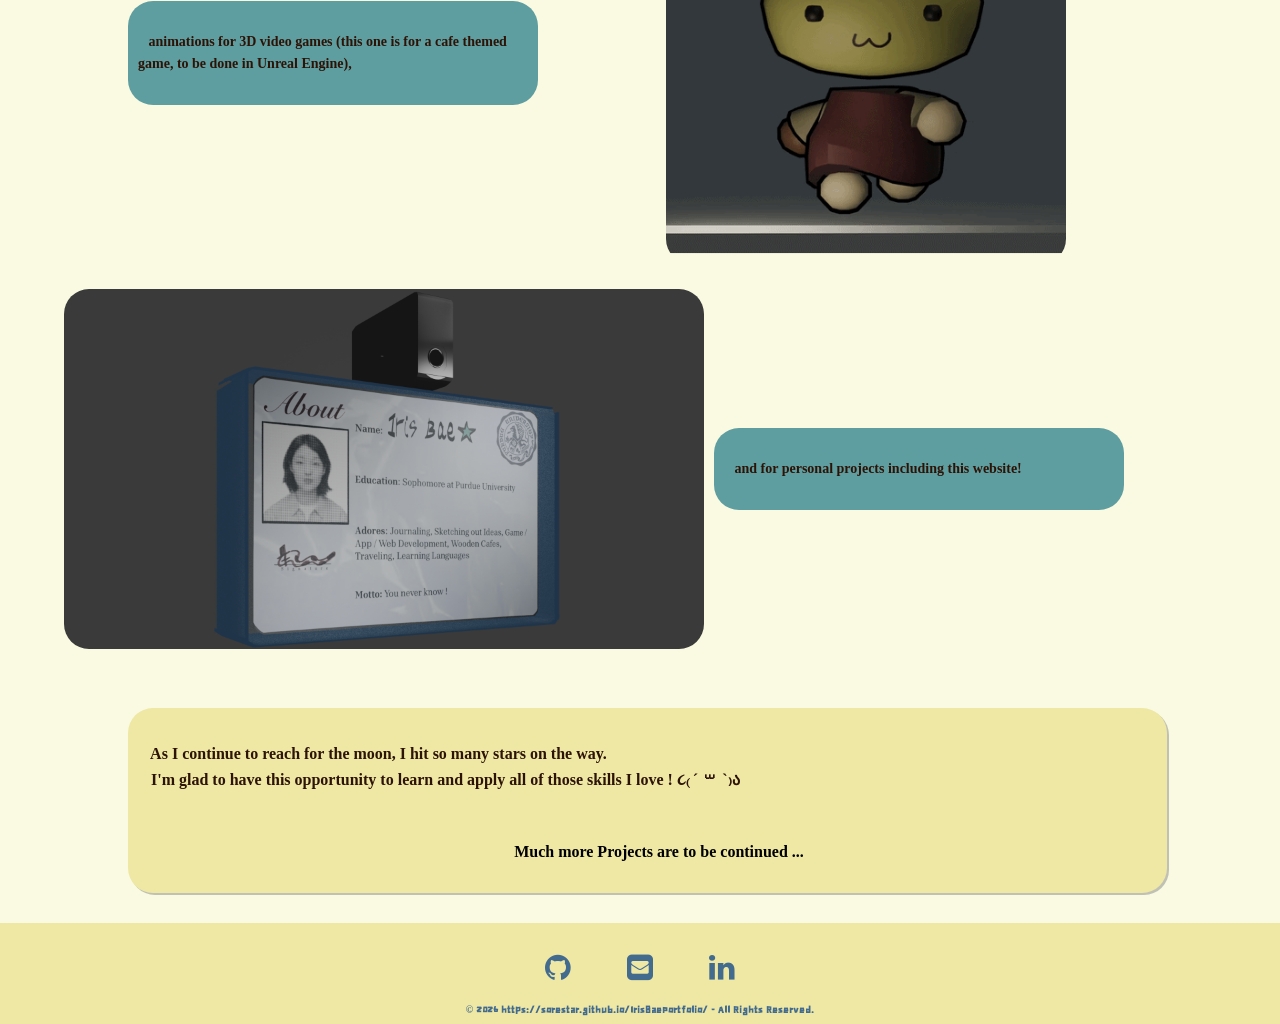
==== commit 9f7d805d: "change font size and additional spacing issues" ====
--- a/project.html
+++ b/project.html
@@ -54,7 +54,7 @@
         <a style=" font-size:18px; font-weight:700;text-align:center;">LightsUp Conference<br></a>
         <a style="text-align:center;">-Conference Coordinator</a><br>
         <p>&nbsp;&nbsp;• Coordinated outreach between Student Associations and 50+ researchers for 130+ attendees
-            conference.<br>
+            conference.<br><br>
             &nbsp;&nbsp;• Directed VR-Room accessibility for attendees and handled poster session logistics.</p>
         <br>
         <a href="https://www.purdueexponent.org/campus/events/lightsup-conference-educates-atendees-on-sustainability/article_934a939f-e50f-4dd4-a2ab-5b1631dfeaf5.html?"
@@ -81,11 +81,11 @@
         <a style="text-align:center;color:#eee8a4">-Lead Director of Arts, Creativity, and Design</a><br>
         <p style="color:#f9fae1"> &nbsp;&nbsp;• Deployed modular solar array systems capable of generating 3.2kW,
             successfully powering the Purdue University
-            Farmer’s Market for two weeks<br>
+            Farmer’s Market for two weeks<br><br>
             &nbsp;&nbsp;• Designed, constructed, and stress-tested physical wind turbine structures to store renewable
-            energy.<br>
+            energy.<br><br>
             &nbsp;&nbsp;• Currently coordinating outreach to sustainability clubs and creating artwork with club members
-            to organize an art gallery.<br>
+            to organize an art gallery.<br><br>
             &nbsp;&nbsp;• Schedule meetings, assign each members adequate roles, and handle the organization of a
             division within the club.</p>
         <a href="https://www.purdueexponent.org/campus/purdue-sec-brings-clean-energy-to-campus/article_409bdcac-f4f5-4166-9373-47eaf9e3190d.html"
@@ -119,9 +119,9 @@
         <p>
             &nbsp;&nbsp;• Used government-licensed public APIs to receive real-time dining data; filtered raw JSON files
             to deliver 7
-            entrees/day.<br>
+            entrees/day.<br><br>
             &nbsp;&nbsp;• Implemented Firebase Realtime Database to store ratings and process user feedback per unique
-            meal.<br>
+            meal.<br><br>
             &nbsp;&nbsp;• Enrolled 13 beta test users in 3-week closed test to conform to Play Store testing
             requirements.</p>
         <a href="https://github.com/sorestar/DiningApplication" target="_blank" class="animated-button"
@@ -150,9 +150,9 @@
         <a style="text-align:center;color:#f9fae1;">-Lead Director</a><br>
         <a style="text-align:center; font-family:'InterItalic';color:#f9fae1">-Unity, C#, GitHub, Visual Studio, Procreate</a><br>
         <p style ="color:#f9fae1;">&nbsp;&nbsp;• Built custom multimedia 2D interactive storytelling game in 4 days, averaging 34 players during
-            the 5-day playtest.<br>
+            the 5-day playtest.<br><br>
             &nbsp;&nbsp;• Contains event-driven quest engine capable of tracking inventory requirements and updating
-            dialogue states.<br>
+            dialogue states.<br><br>
             &nbsp;&nbsp;• Placed top 5% in Narrative and top 7% in Artwork out of 10k entries in GMTK Game Jam, 2026</p>
 <br>
 
@@ -182,9 +182,9 @@
         <p> 
             &nbsp;&nbsp;• 2D-Unity based matching puzzle game built in 2 days for Global Game Jam 2026; featuring main
             gameplay loop
-            with deterministic score-based ending cinematics and embedded mini games. <br>
+            with deterministic score-based ending cinematics and embedded mini games. <br><br>
             &nbsp;&nbsp;• Presented in-booth amongst 26 other participants at the Fractal 2026 Showcase 100+ person
-            audience.<br>
+            audience.<br><br>
             &nbsp;&nbsp;• Implemented dynamic dialogue behaviors based on user performance, character variations, and
             scoring system.</p>
 
@@ -212,7 +212,7 @@
         <a style="text-align:center;color:#f9fae1; font-family:'InterItalic';">-Unity, C#, GitHub, Visual Studio, Aseprite, Procreate</a><br>
         
         <p style ="color:#f9fae1; font-size:14px;">&nbsp;&nbsp;• Currently working on the first demo for a future multiplayer pixel art game, about a kid and her dog trying to save a star from the king. <br>
-            &nbsp;&nbsp;• Programmed a host-client sever so the game can be played by up to three players.</p>
+            <br>&nbsp;&nbsp;• Programmed a host-client sever so the game can be played by up to three players.</p>
 
 
         <a href="https://youtu.be/ROdEezLr8uY" target="_blank" class="animated-button"
@@ -248,7 +248,7 @@
     
     </div>
     <div style = "border-radius:25px; background-color:#5F9EA0;padding-left:15px;padding-top:12px;width:80vw; margin-left:10vw; ">
-    <p style = "color:#2d1306; font-size:14px;">&nbsp;&nbsp;The assets above including some other small props were created for the Special Interest Group in Game Development Club (SIGGD) at Purdue University.<br>
+    <p style = "color:#2d1306; font-size:14px; font-weight:700;font-family:'Inter';">&nbsp;&nbsp;The assets above including some other small props were created for the Special Interest Group in Game Development Club (SIGGD) at Purdue University.<br>
     &nbsp;&nbsp;It was also the first semester that I had started gaining knowledge on Blender!<br><br>
     </p>
 </div><br><br>
@@ -280,8 +280,9 @@
     <div style = "border-radius:25px; background-color:#eee8a4; box-shadow:2px 2px 0px 0px rgba(128, 128, 128, 0.476);padding-left:15px;padding-top:12px;margin-bottom:30px;padding-bottom:12px;width:80vw; margin-left:10vw; ">
     <h4 style = "color:#2d1306;">&nbsp;&nbsp;As I continue to reach for the moon, I hit so many stars on the way.<br>
         &nbsp;&nbsp;I'm glad to have this opportunity to learn and apply all of those skills I love ! ૮₍ ´ ꒳ `₎ა<br><br>
-        &nbsp;&nbsp;Much more Projects are to be continued ...
-    </h4>
+        </h4>
+        <p style = "text-align:center; font-weight:700;">&nbsp;&nbsp;Much more Projects are to be continued ...
+    </p>
 </div>
     <div id="contactTab">
         <h2>
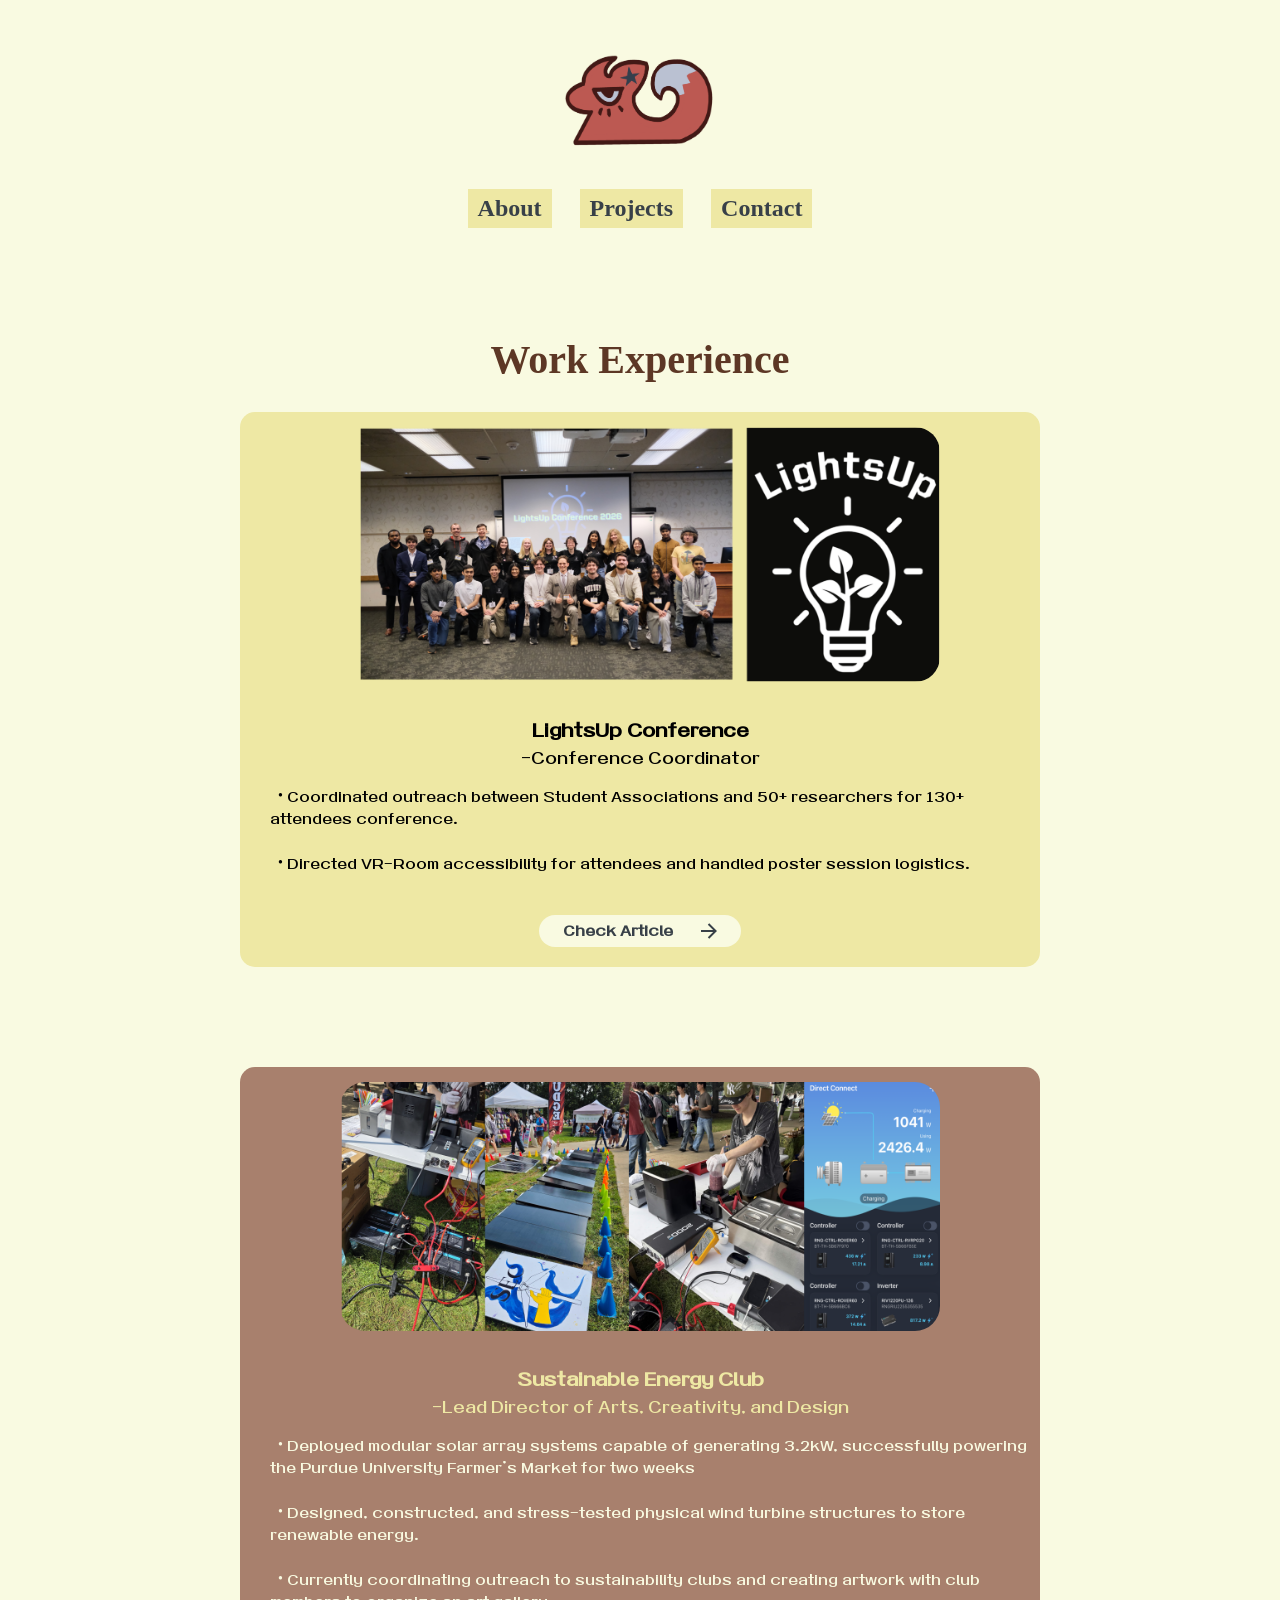
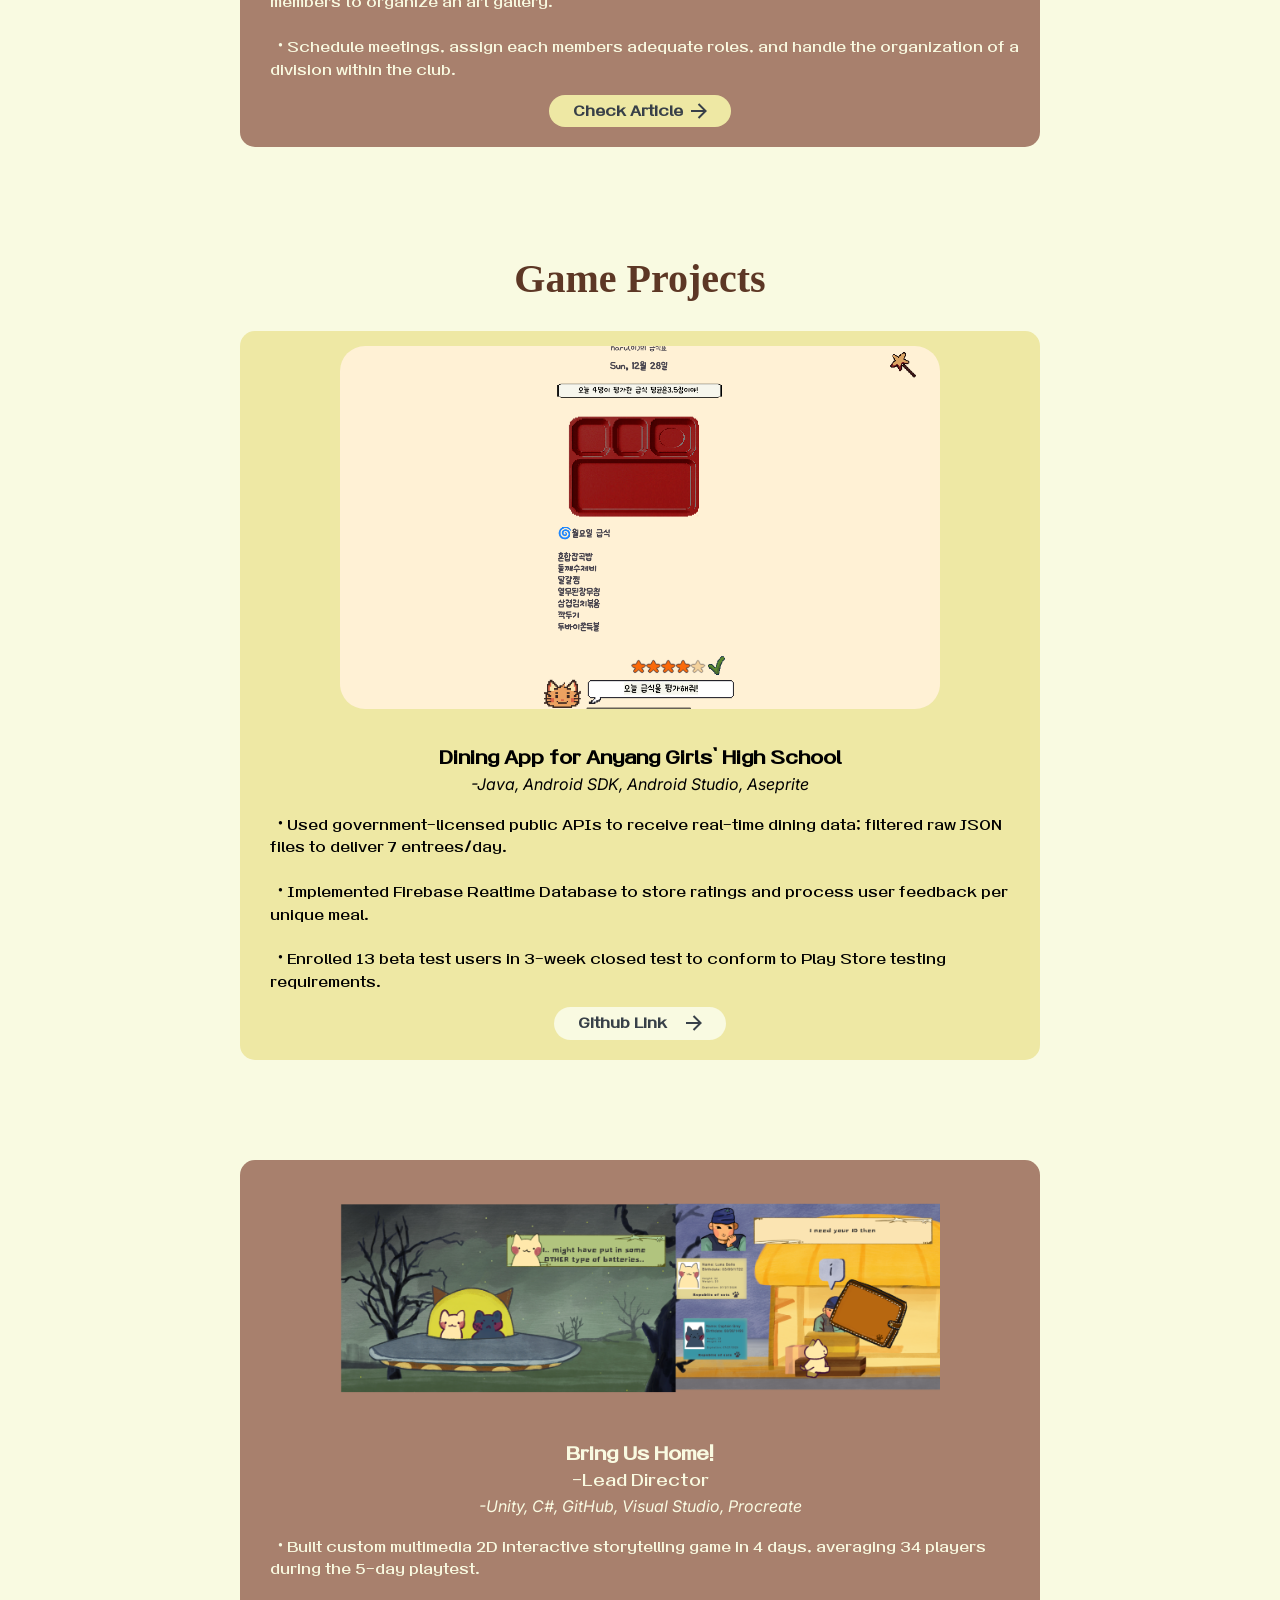
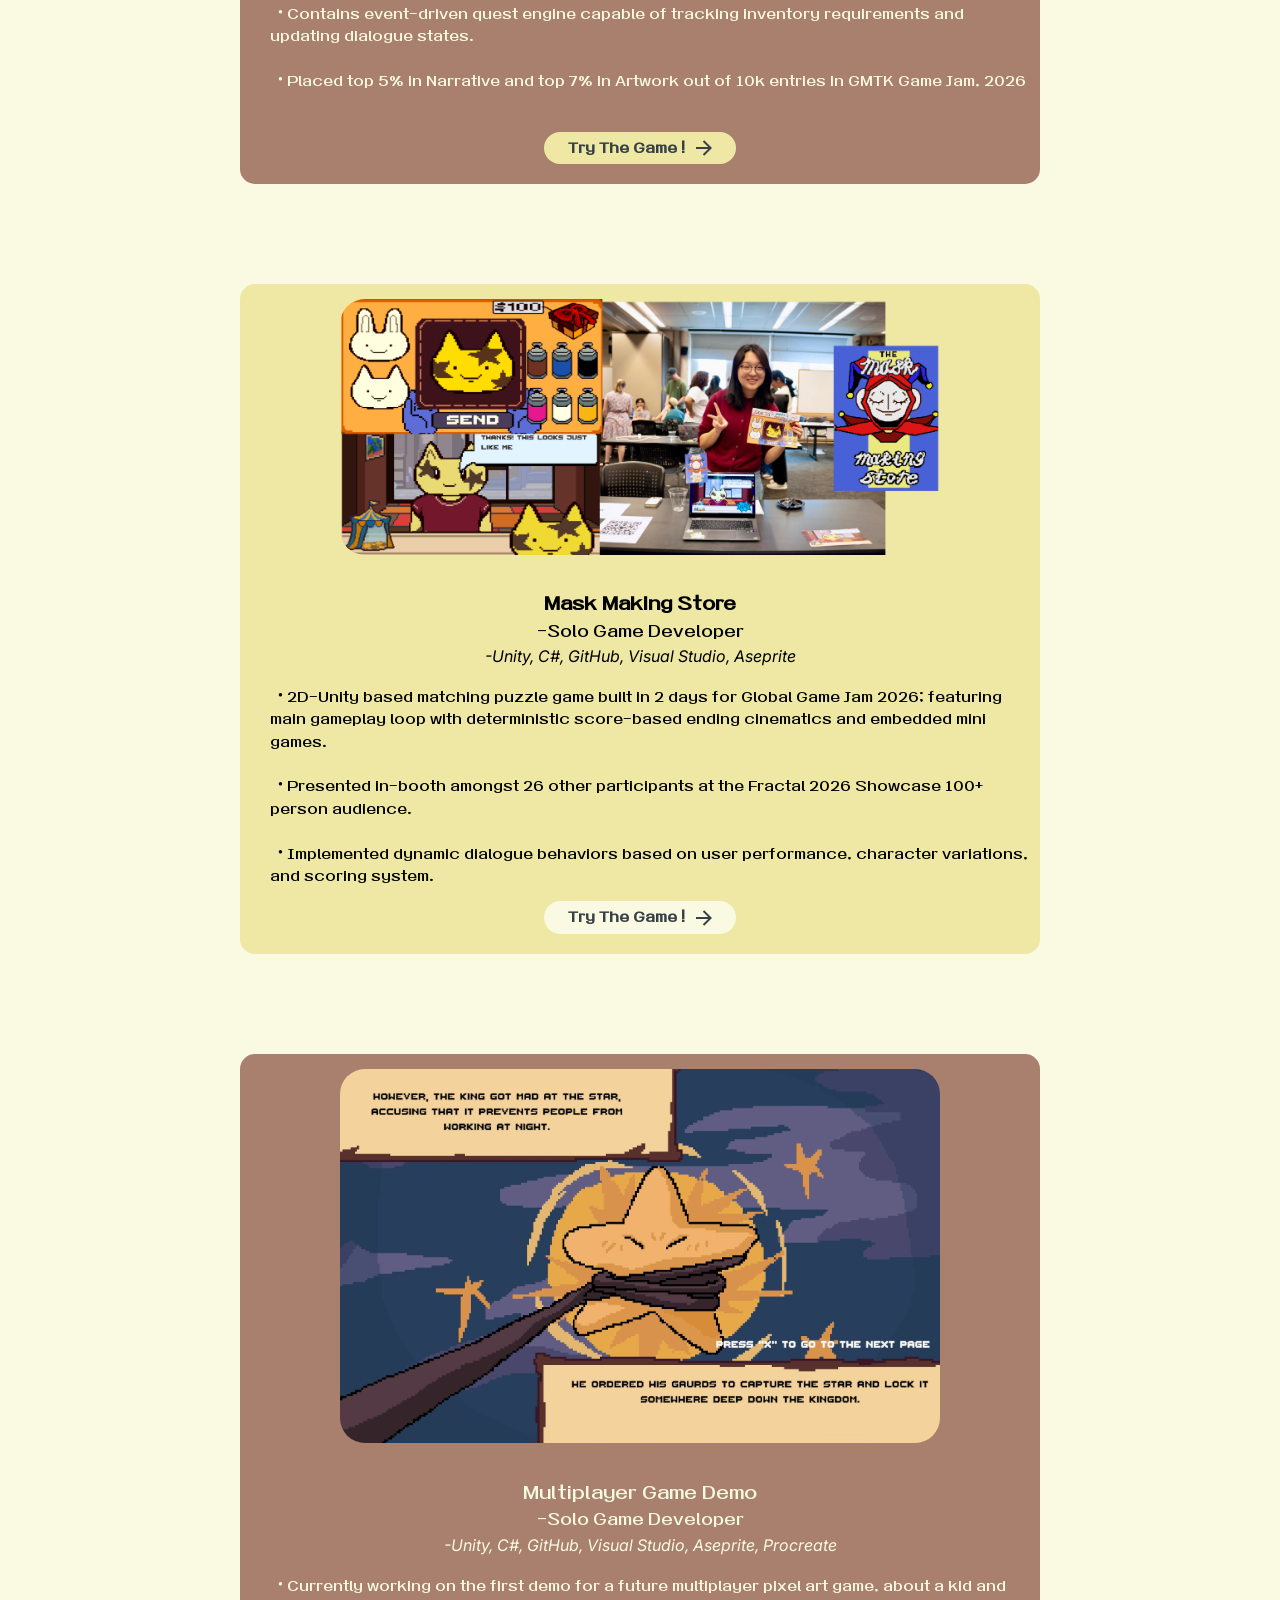
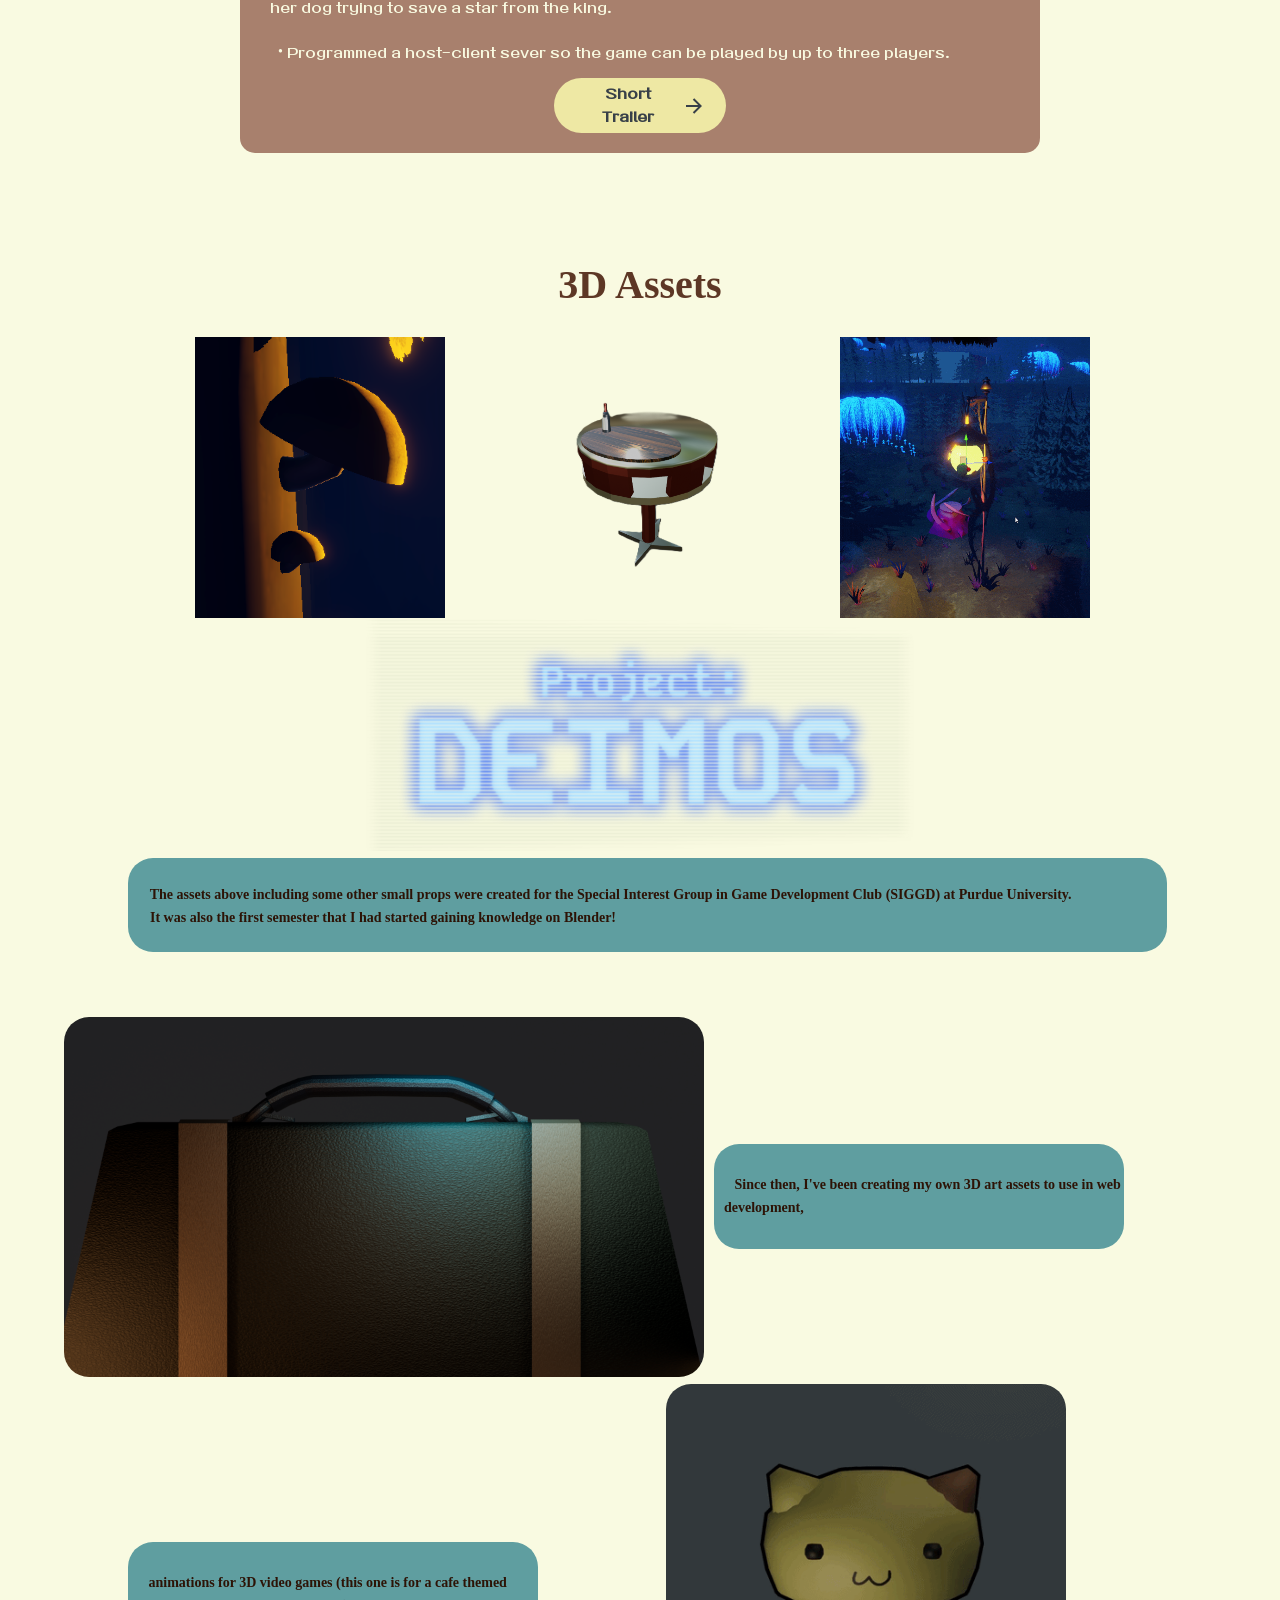
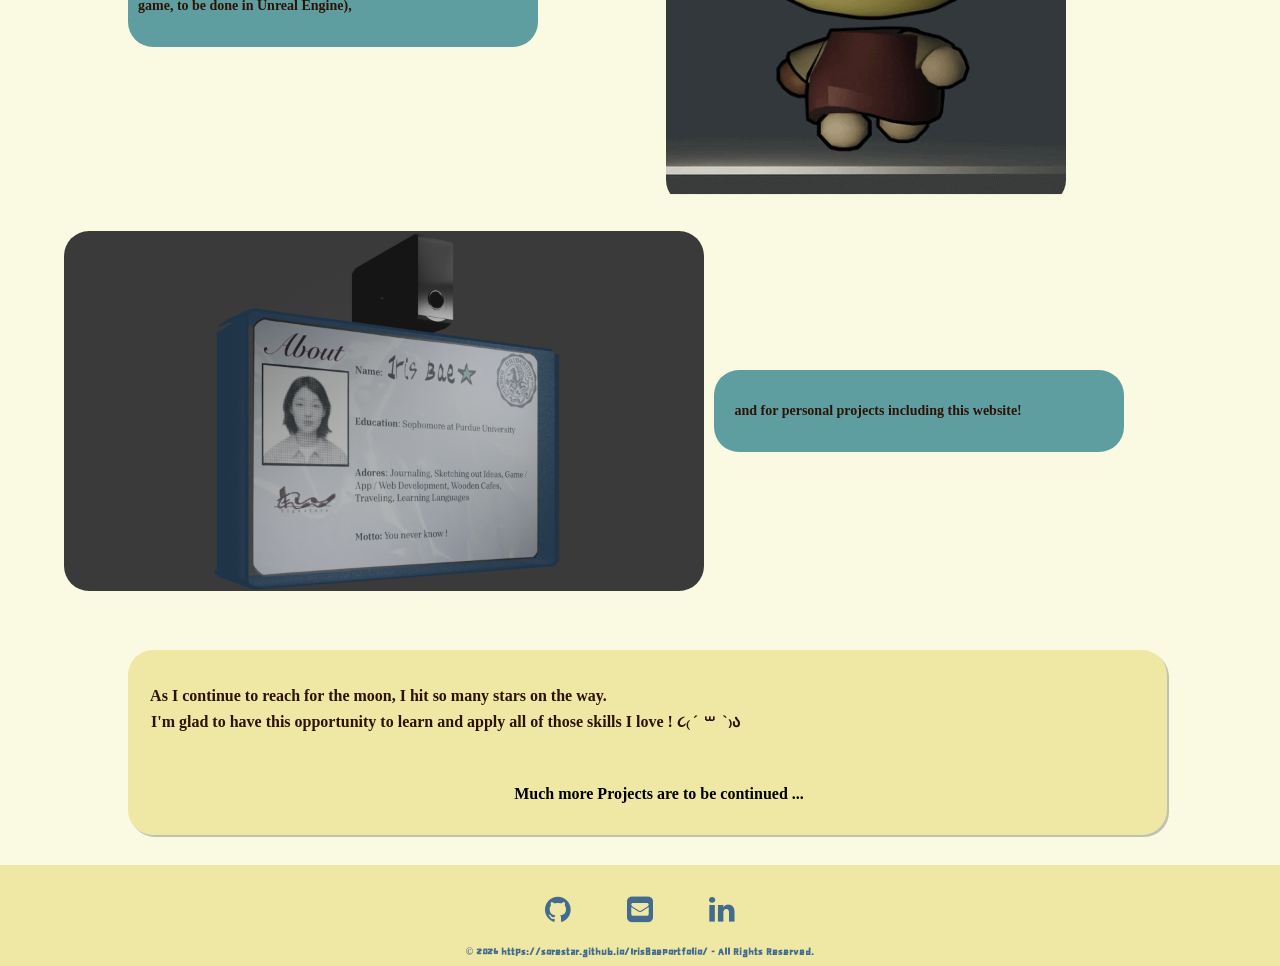
==== commit c26514b5: "deleted eng/kor buttons for now, stored into unused.txt" ====
--- a/project.html
+++ b/project.html
@@ -18,13 +18,6 @@
 
 
 <body>
-    <div id="start">
-        <button type="button" id="engButton" alt="ENG"
-            style="background-color:#eee8a4; border-radius:12px;">ENG</button>
-        <button type="button" id="korButton" alt="KOR"
-            style="background-color:#eee8a4; border-radius:12px;">KOR</button>
-
-    </div>
     <h1 style="text-align:center;">
         <br>
         <img src="images/logo.png" style="height:150px; width:150px; background-color:#f9fae1; margin-top:-50px;"
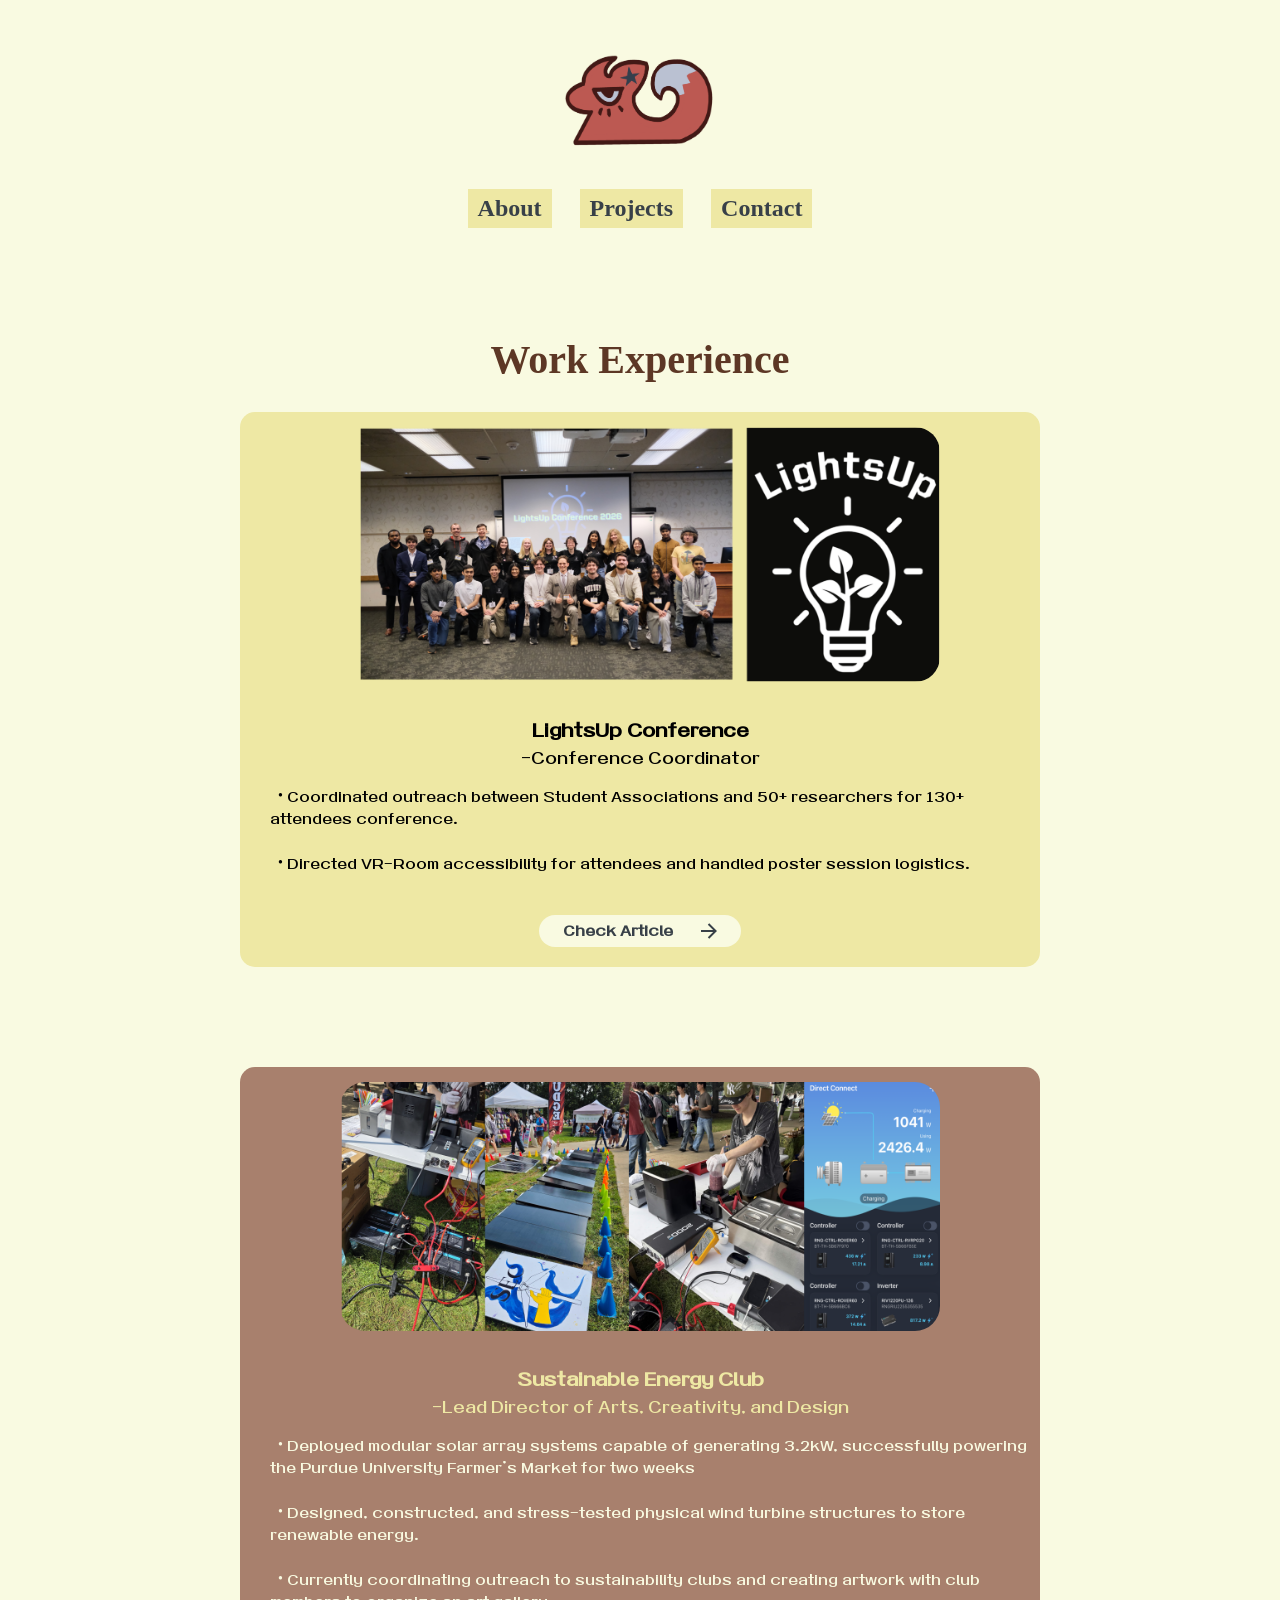
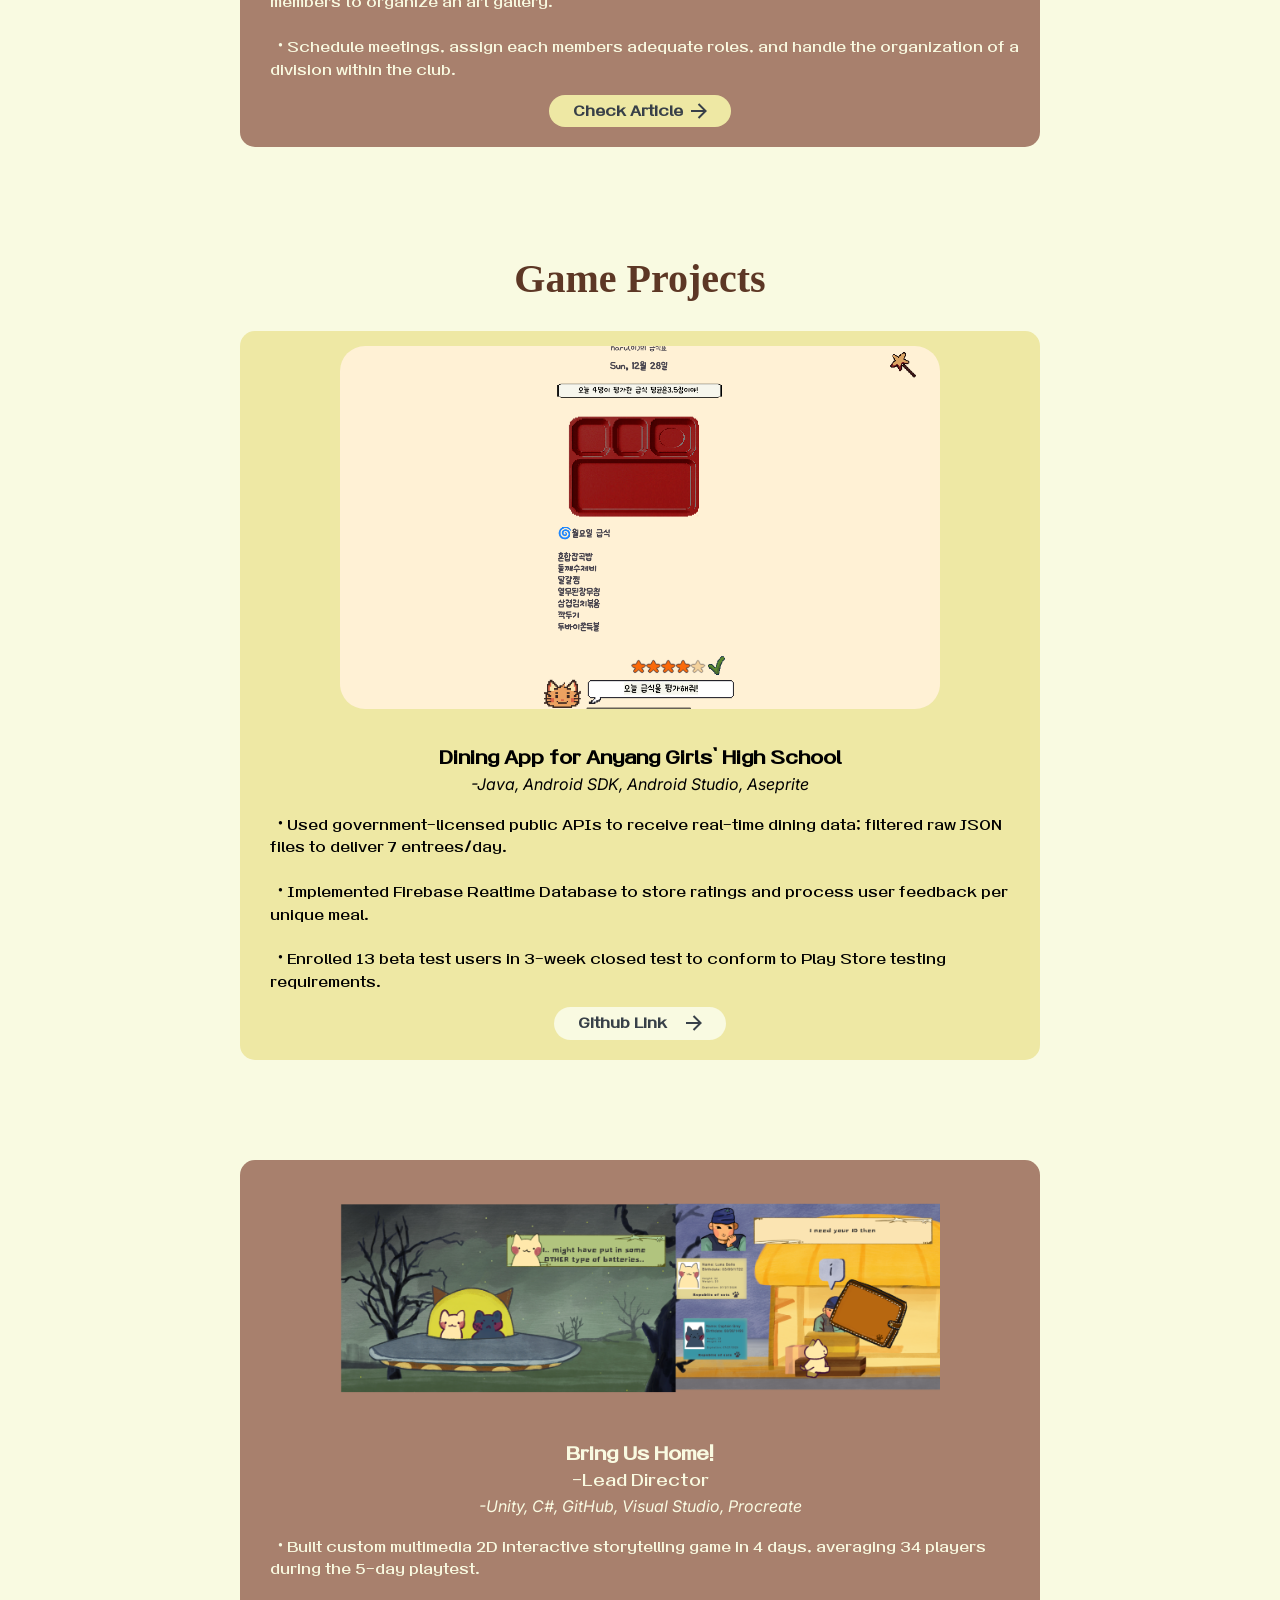
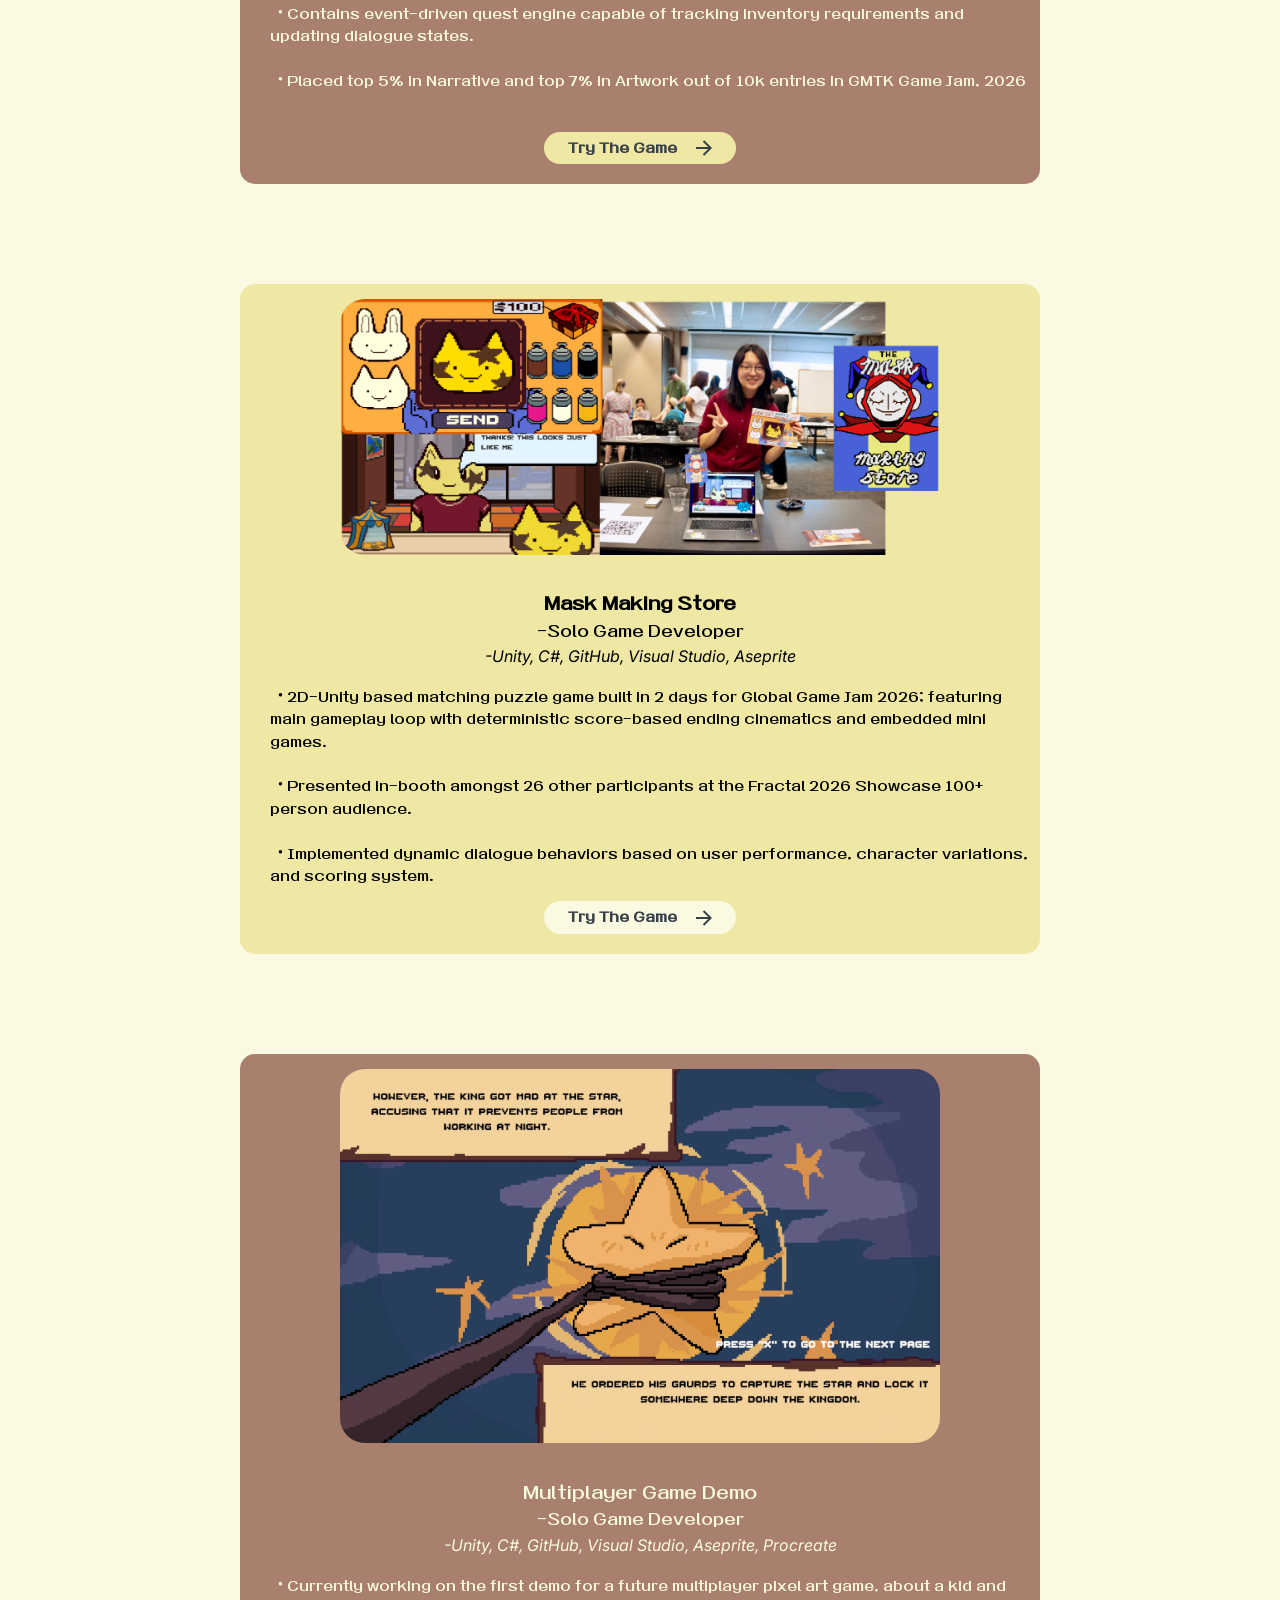
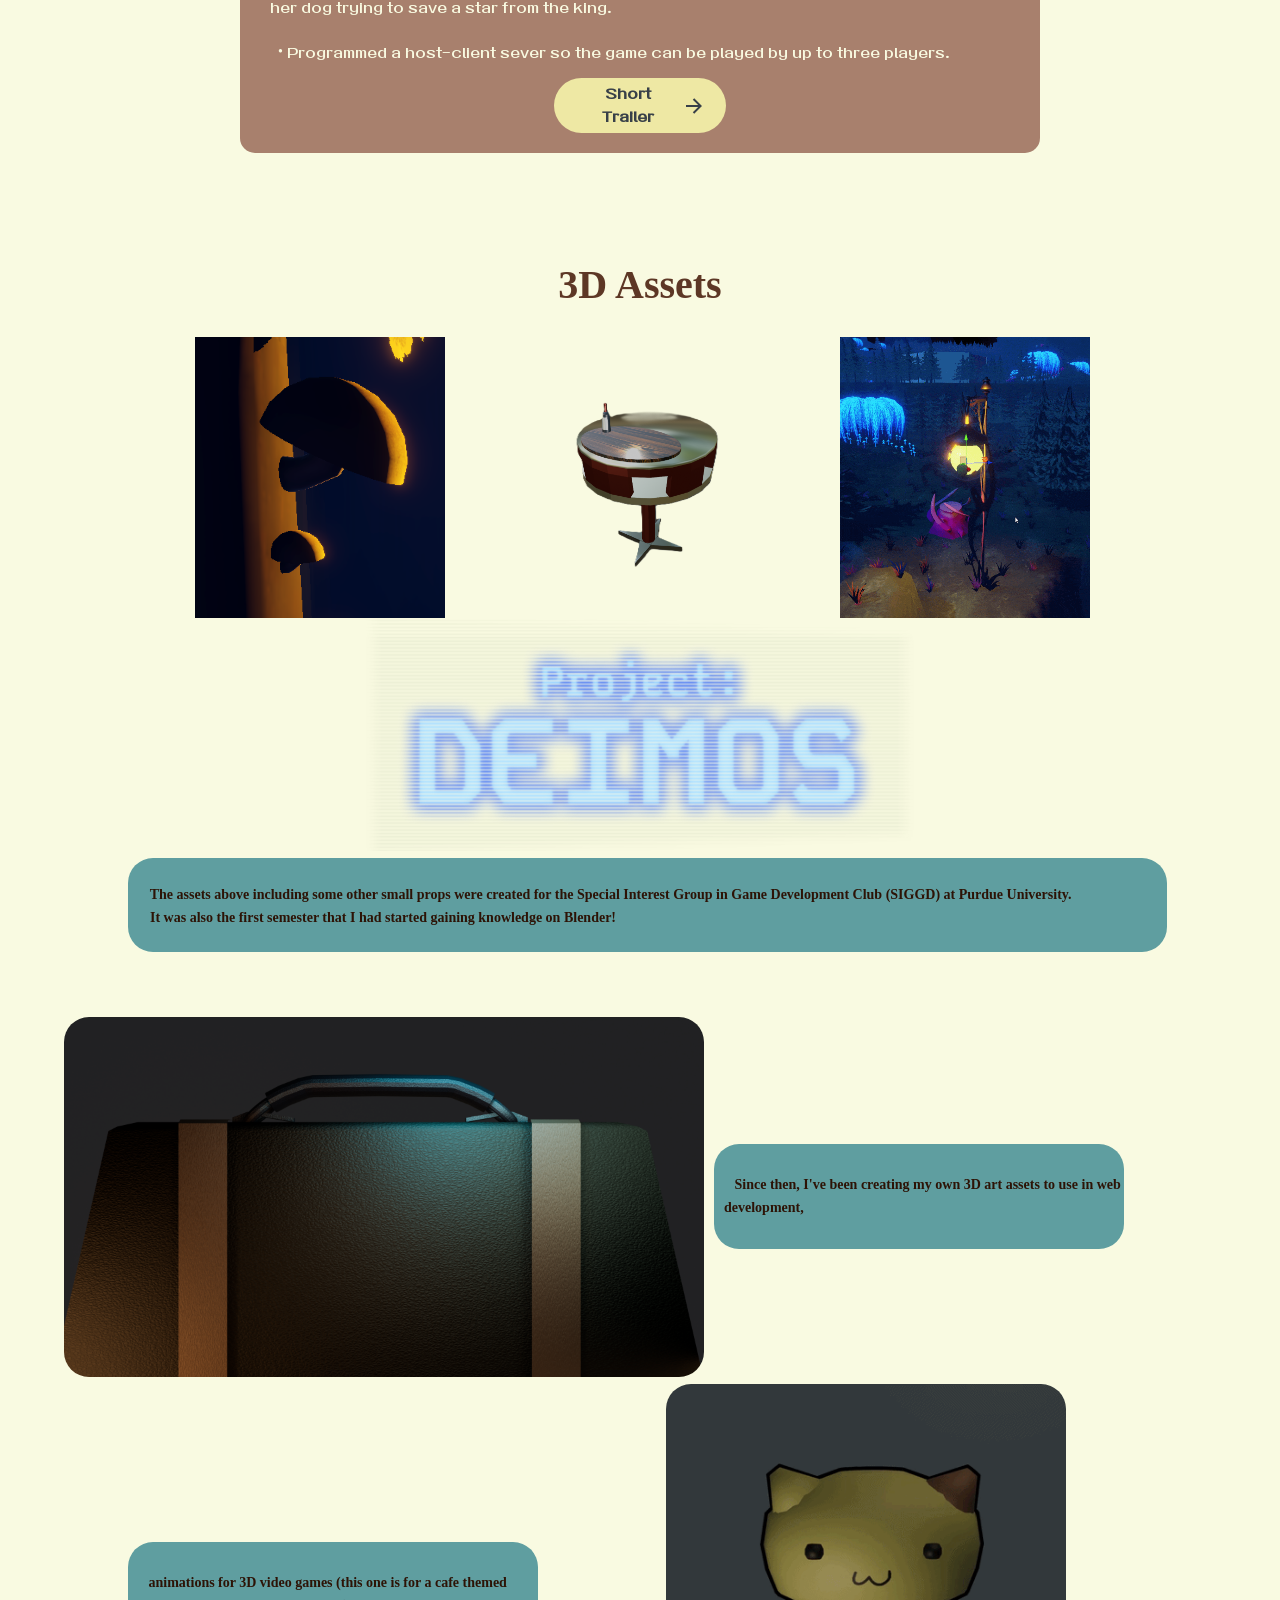
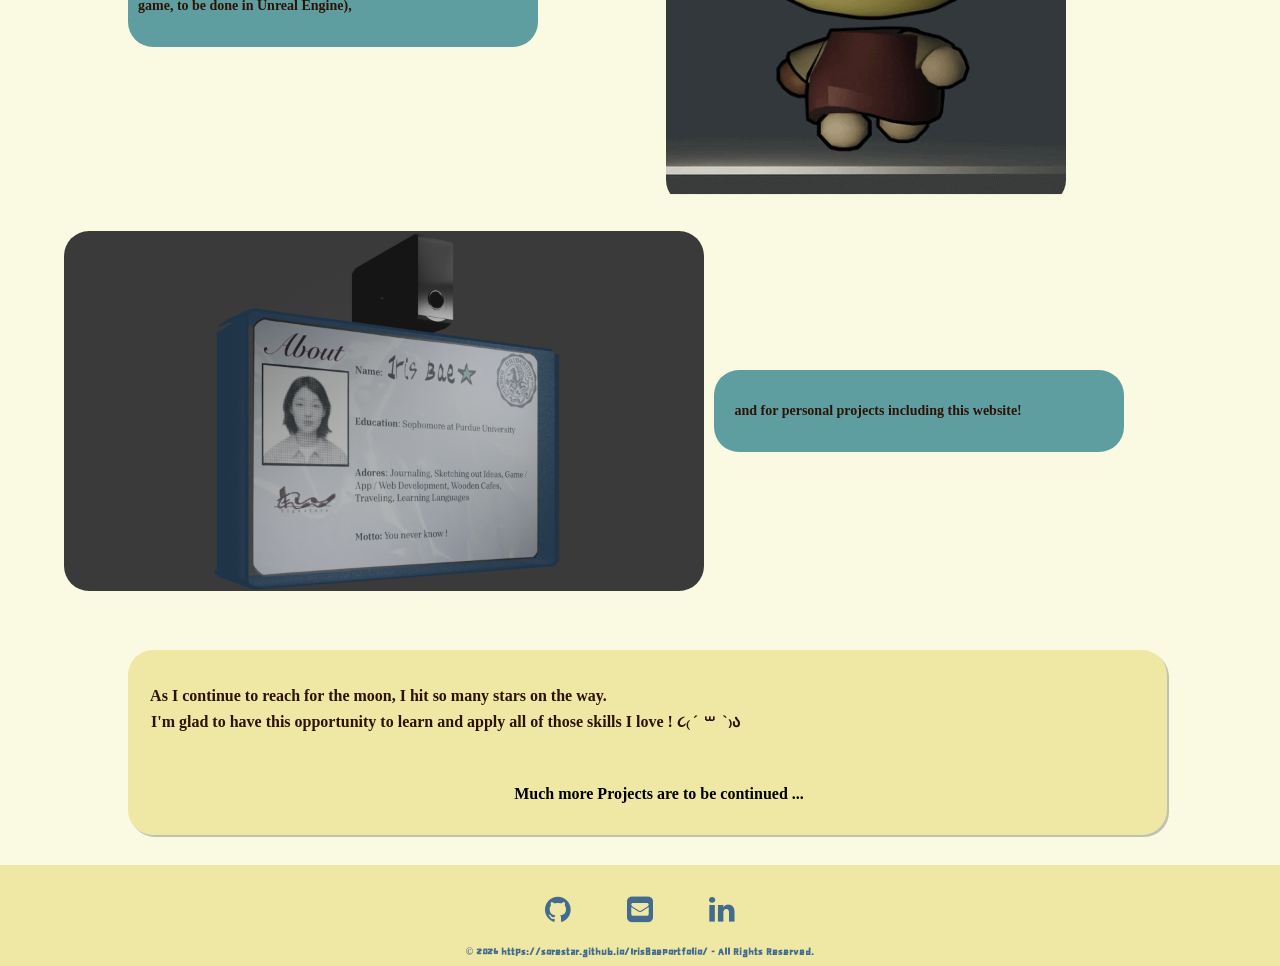
==== commit 3e550002: "changed button size" ====
--- a/project.html
+++ b/project.html
@@ -156,7 +156,8 @@
                     d="M16.1716 10.9999L10.8076 5.63589L12.2218 4.22168L20 11.9999L12.2218 19.778L10.8076 18.3638L16.1716 12.9999H4V10.9999H16.1716Z">
                 </path>
             </svg>
-            <span class="text"> Try The Game !</span>
+            <span class="text"> Try The Game 
+            </span>
             <span class="circle"></span>
             <svg xmlns="http://www.w3.org/2000/svg" class="arr-1" viewBox="0 0 24 24">
                 <path
@@ -188,7 +189,7 @@
                     d="M16.1716 10.9999L10.8076 5.63589L12.2218 4.22168L20 11.9999L12.2218 19.778L10.8076 18.3638L16.1716 12.9999H4V10.9999H16.1716Z">
                 </path>
             </svg>
-            <span class="text"> Try The Game !</span>
+            <span class="text"> Try The Game</span>
             <span class="circle"></span>
             <svg xmlns="http://www.w3.org/2000/svg" class="arr-1" viewBox="0 0 24 24">
                 <path
